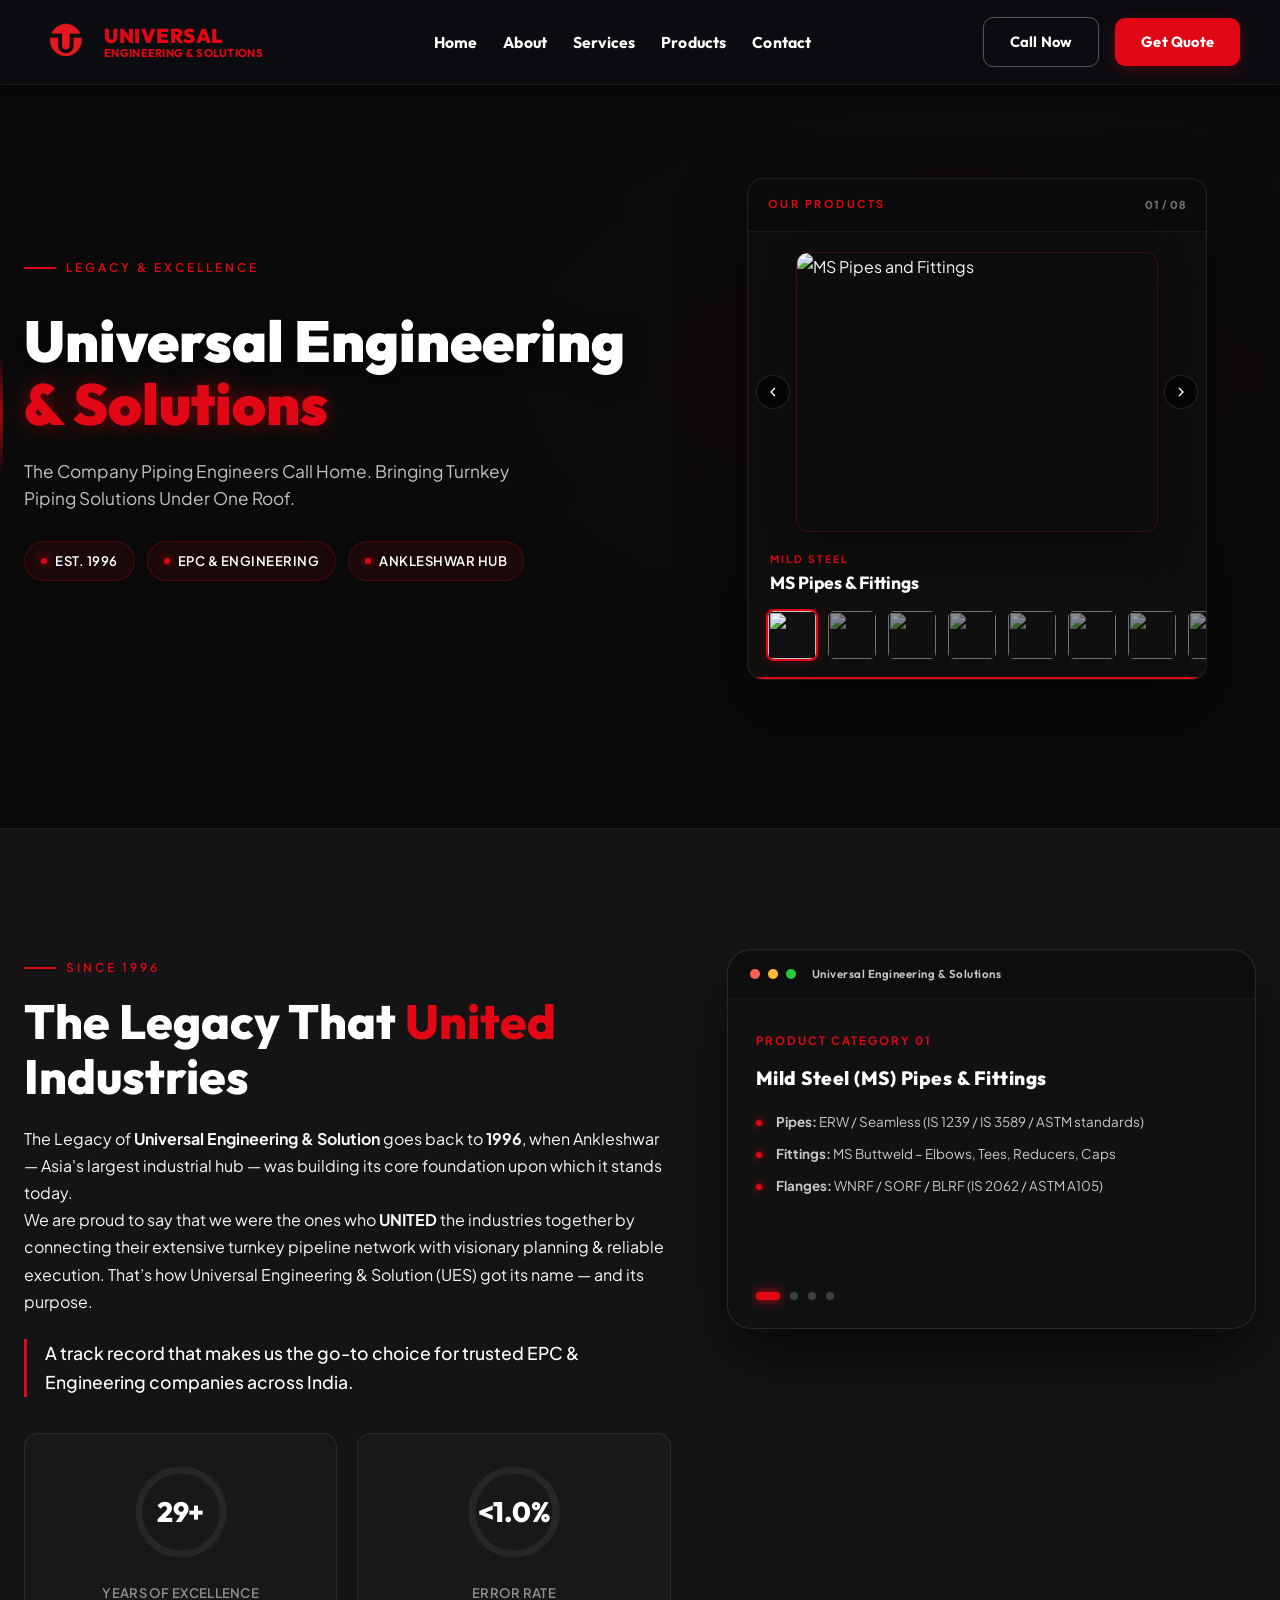
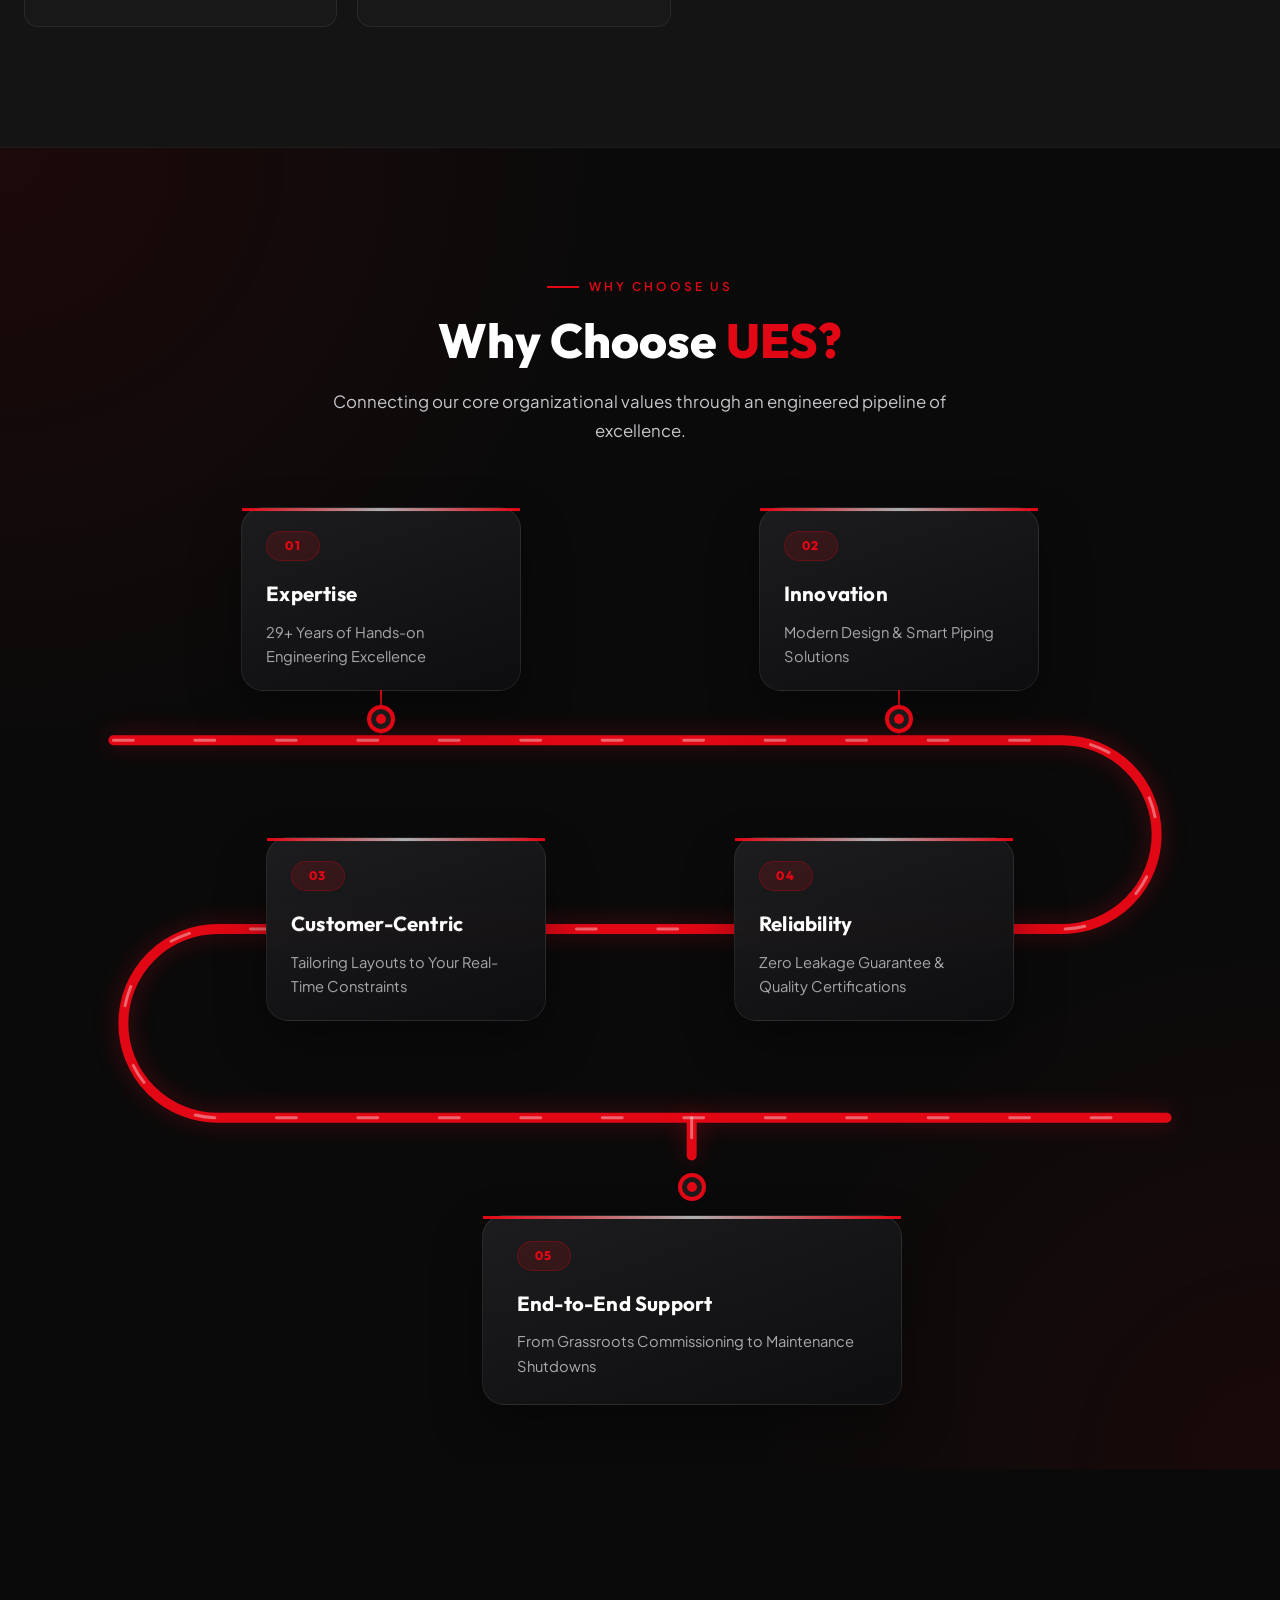
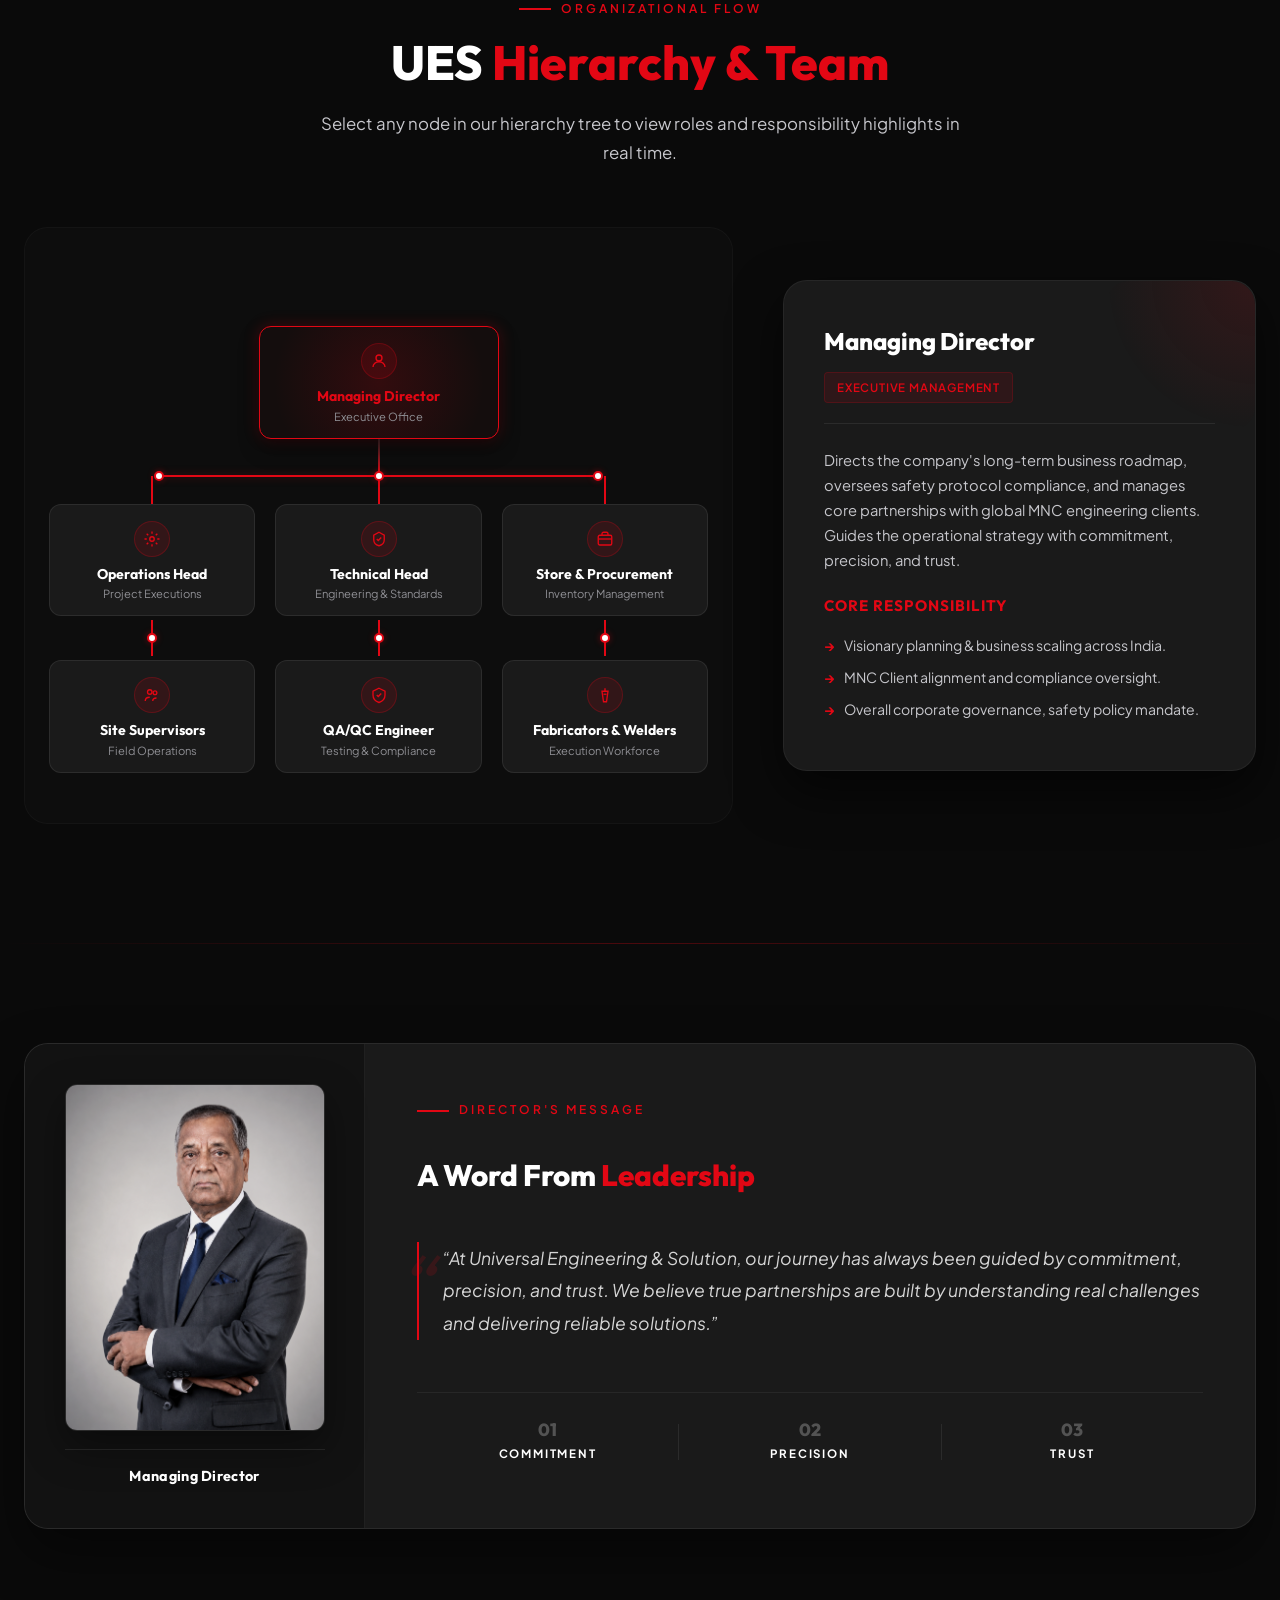
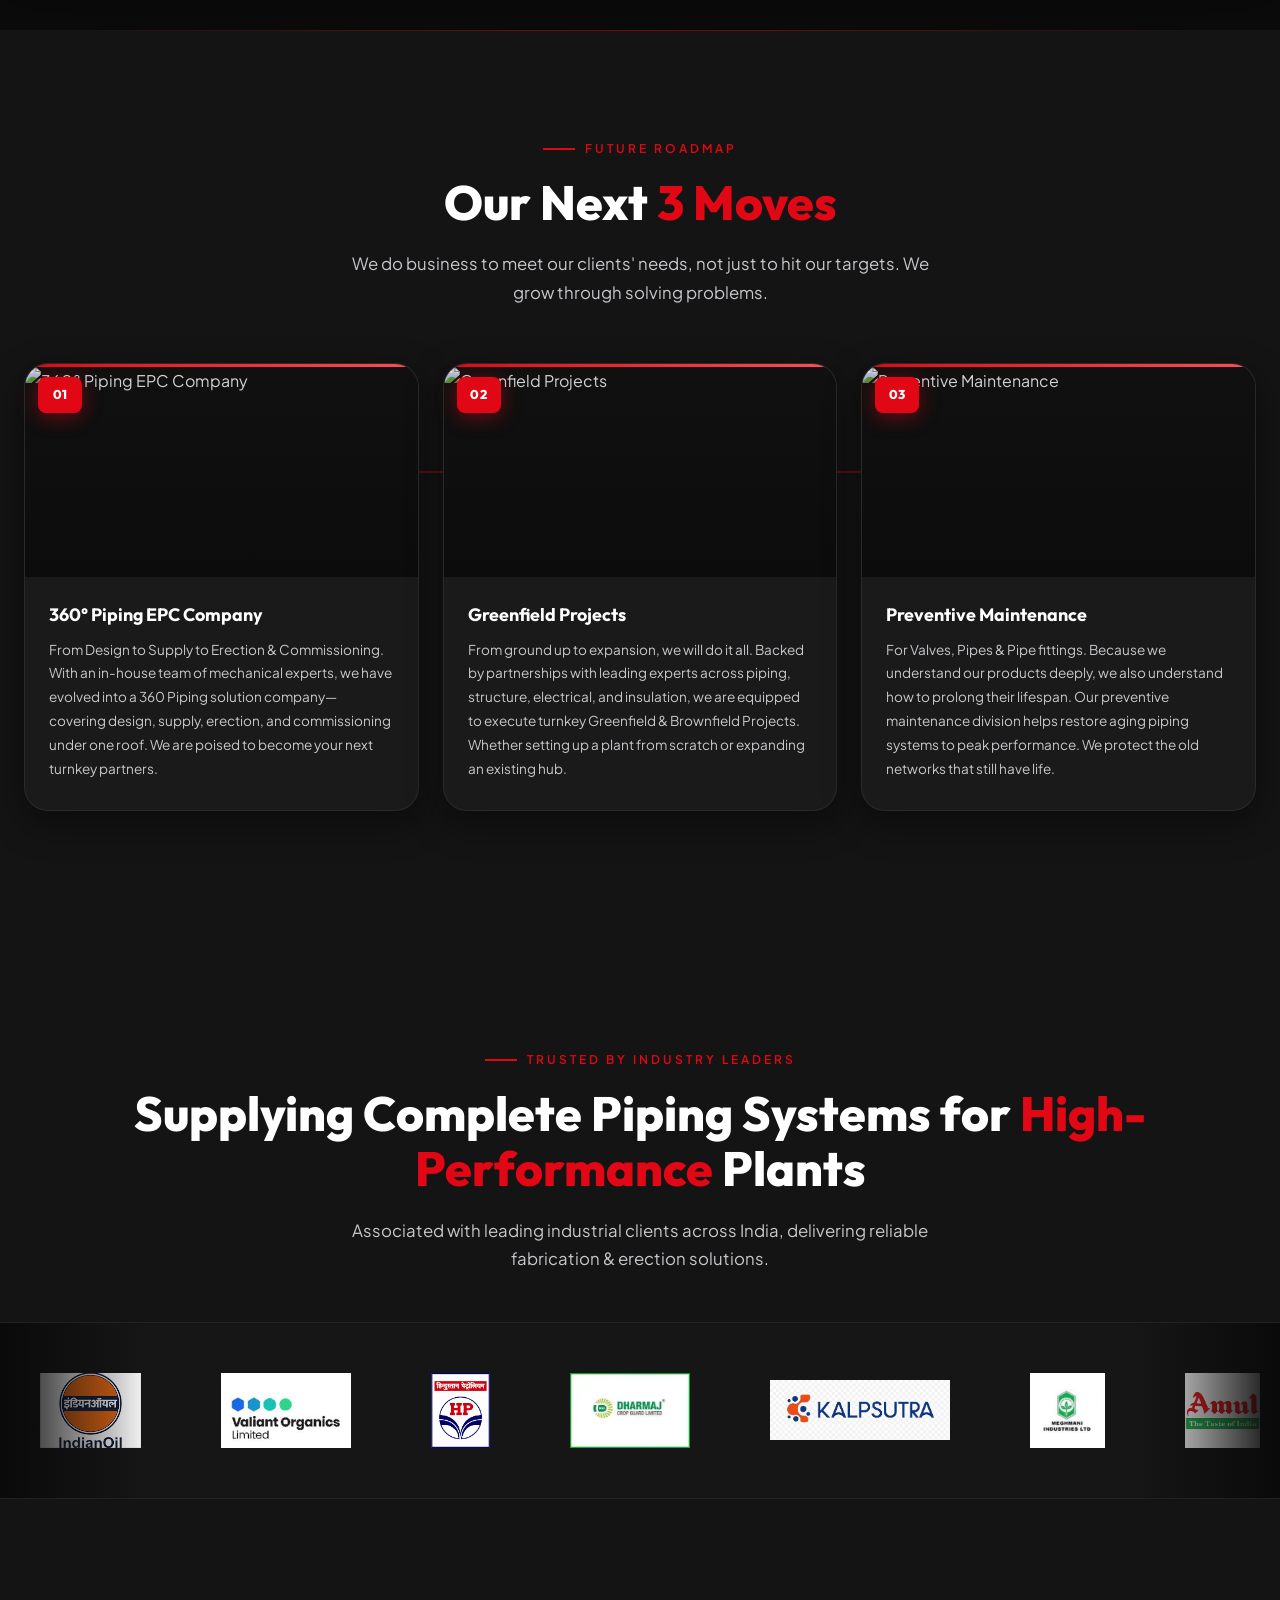
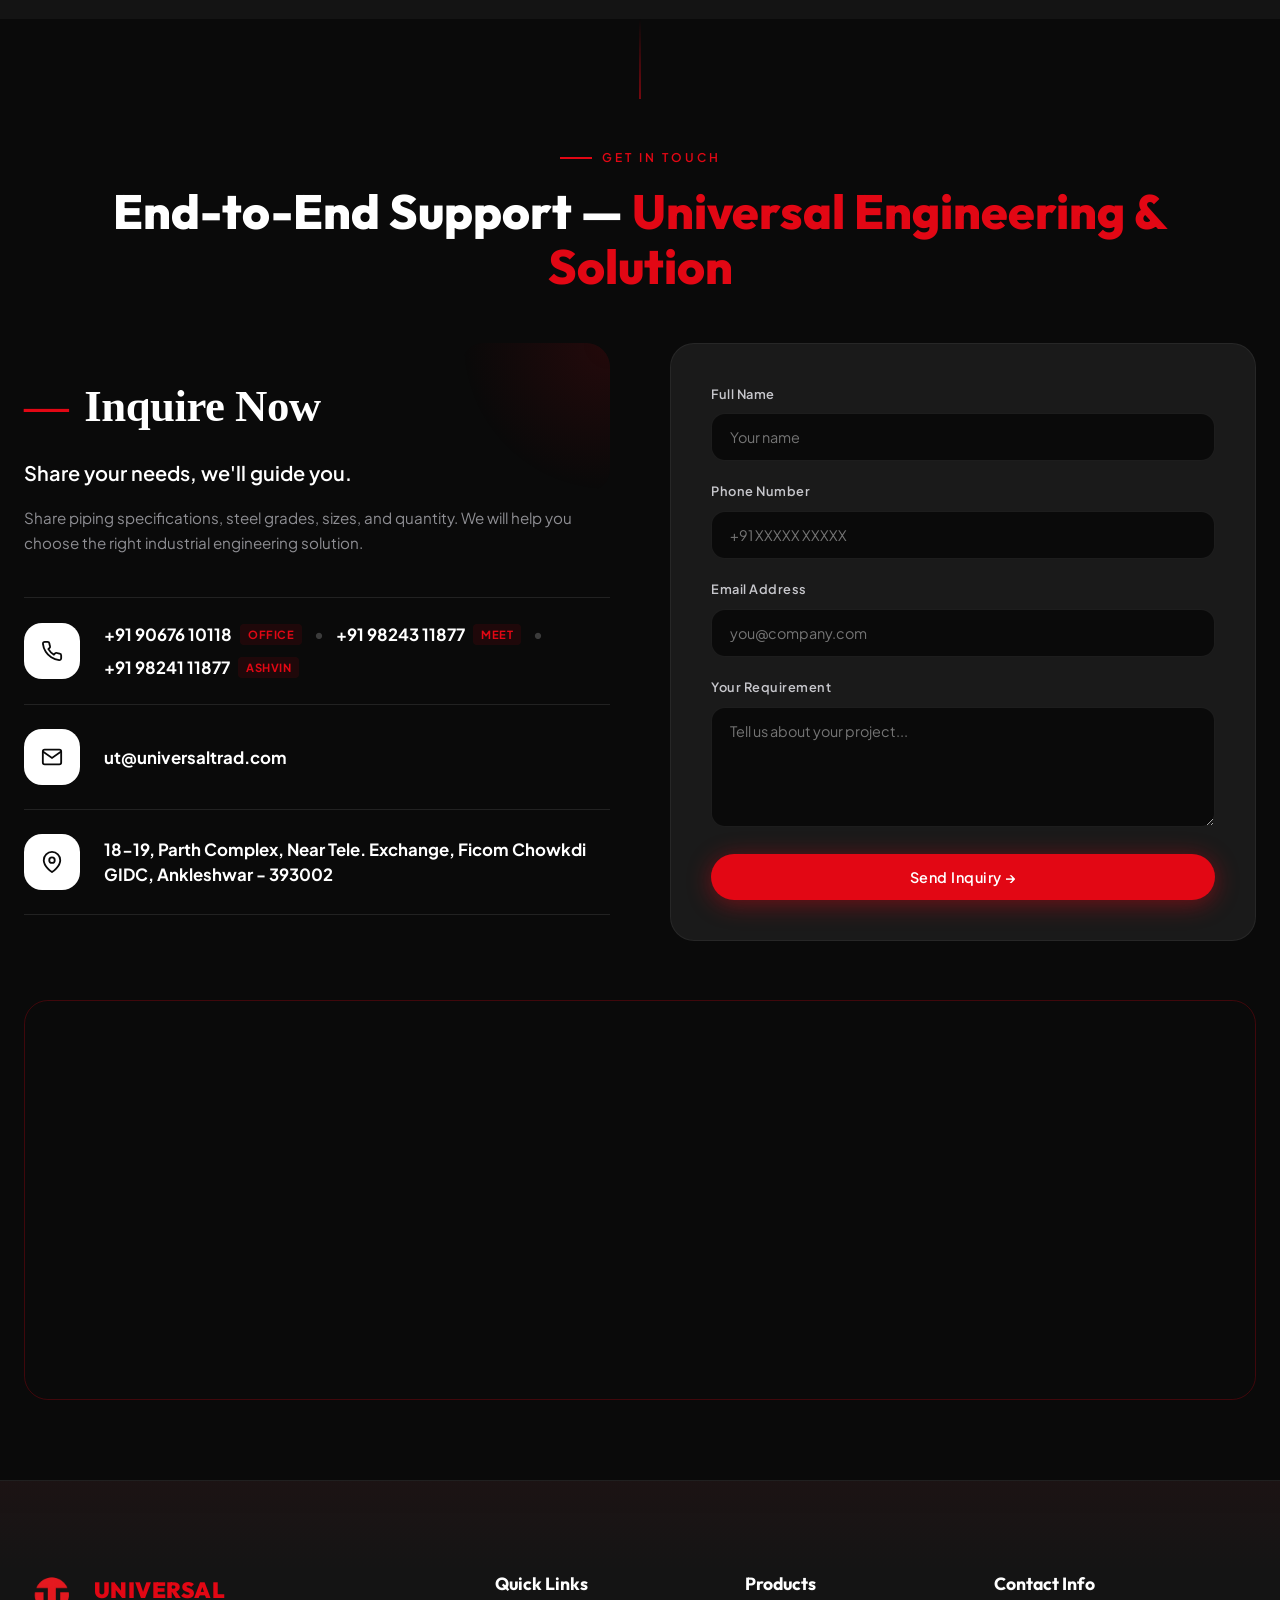
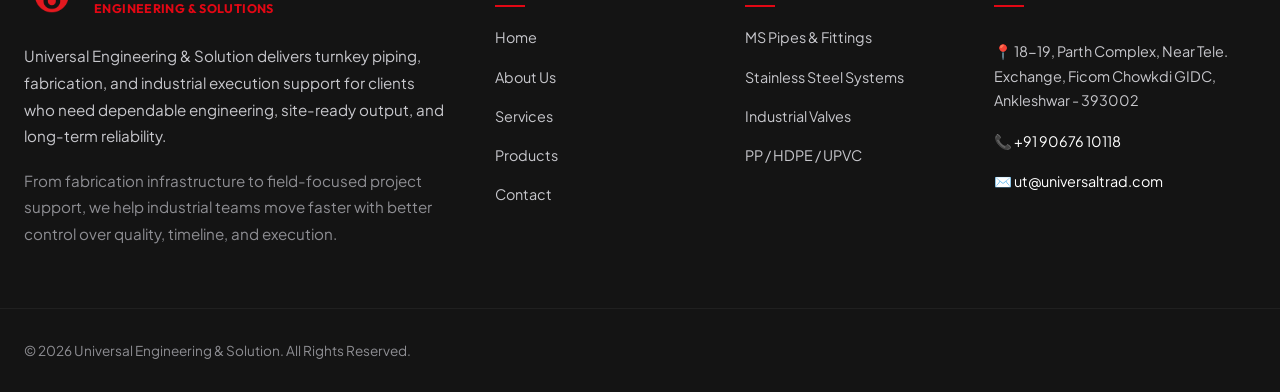
==== about.html @ b33cd027 "Redesign About page sections and center pipeline cards on timeline line. Co-authored-by: Cursor <cur" ====
<!DOCTYPE html>
<html lang="en">
<head>
  <meta charset="UTF-8">
  <meta name="viewport" content="width=device-width, initial-scale=1.0">
  <meta name="description" content="About Universal Engineering & Solution. 29+ Years of Excellence connecting turnkey industrial pipelines with precision, standard compliance, and zero leak reliability across India and globally.">
  <meta http-equiv="Cache-Control" content="no-cache, no-store, must-revalidate">
  <meta http-equiv="Pragma" content="no-cache">
  <meta http-equiv="Expires" content="0">
  <title>About Us | Universal Engineering & Solution</title>
  <link rel="preconnect" href="https://fonts.googleapis.com">
  <link rel="preconnect" href="https://fonts.gstatic.com" crossorigin>
  <link href="https://fonts.googleapis.com/css2?family=Outfit:wght@300;400;500;600;700;800;900&family=Plus+Jakarta+Sans:ital,wght@0,300;0,400;0,500;0,600;0,700;1,400&display=swap" rel="stylesheet">
  <link rel="stylesheet" href="css/style.css?v=20260629">
  <link rel="stylesheet" href="css/about-sections.css?v=20260629">
  <link rel="icon" href="image/videp/logo.png" type="image/png">
  <script src="js/main.js?v=20260629" defer></script>
</head>
<body class="about-page-body">

  <!-- Navbar -->
  <nav class="navbar">
    <div class="container nav-inner">
      <a href="index.html#home" class="nav-logo">
        <img src="image/videp/logo.png" alt="Universal Engineering & Solutions">
        <div class="logo-text">
          <span class="logo-text-top">UNIVERSAL</span>
          <span class="logo-text-bottom">ENGINEERING & SOLUTIONS</span>
        </div>
      </a>
      <ul class="nav-links">
        <li><a href="index.html#home">Home</a></li>
        <li><a href="about.html" class="active">About</a></li>
        <li><a href="index.html#services">Services</a></li>
        <li><a href="index.html#brands">Products</a></li>
        <li><a href="index.html#contact">Contact</a></li>
        <li class="mobile-cta-item"><a href="tel:+919067610118" class="btn btn-outline">Call Now</a></li>
        <li class="mobile-cta-item"><a href="index.html#contact" class="btn btn-primary">Get Quote</a></li>
      </ul>
      <div class="nav-cta">
        <a href="tel:+919067610118" class="btn btn-outline">Call Now</a>
        <a href="index.html#contact" class="btn btn-primary">Get Quote</a>
      </div>
      <button class="hamburger" aria-label="Menu">
        <span></span><span></span><span></span>
      </button>
    </div>
  </nav>

  <!-- About Hero -->
  <section class="about-hero">
    <div class="about-hero-bg">
      <video autoplay loop muted playsinline class="about-hero-video" aria-hidden="true">
        <source src="image/videp/final banner.mp4" type="video/mp4">
      </video>
      <div class="about-hero-bg-shade" aria-hidden="true"></div>
    </div>
    <div class="about-hero-overlay"></div>
    <div class="about-hero-accent-line" aria-hidden="true"></div>
    <div class="container about-hero-container">
      <div class="about-hero-grid">

        <!-- Left: Brand & Message -->
        <div class="about-hero-content">
          <span class="section-label">Legacy &amp; Excellence</span>
          <h1 class="about-hero-title">Universal Engineering <br><span>&amp; Solutions</span></h1>
          <p class="about-hero-subtitle">The Company Piping Engineers Call Home. Bringing Turnkey Piping Solutions Under One Roof.</p>
          <div class="about-hero-badges">
            <span class="hero-badge"><span class="badge-dot"></span>Est. 1996</span>
            <span class="hero-badge"><span class="badge-dot"></span>EPC &amp; Engineering</span>
            <span class="hero-badge"><span class="badge-dot"></span>Ankleshwar Hub</span>
          </div>
        </div>

        <!-- Right: Product Carousel -->
        <div class="about-hero-showcase" id="about-hero-carousel">
          <div class="hero-product-panel">
            <div class="hero-product-header">
              <span class="hero-product-label">Our Products</span>
              <span class="hero-carousel-counter" id="hero-carousel-counter">01 / 08</span>
            </div>

            <div class="hero-product-viewport">
              <div class="hero-carousel-stage">
                <div class="hero-carousel-slide active" data-title="MS Pipes &amp; Fittings" data-category="Mild Steel">
                  <img src="image/videp/MS Pipes &amp; Fittings.png" alt="MS Pipes and Fittings">
                </div>
                <div class="hero-carousel-slide" data-title="Stainless Steel Pipes" data-category="SS 304 / 316">
                  <img src="image/videp/Stainless Steel Pipes &amp; Fittings.png" alt="Stainless Steel Pipes and Fittings">
                </div>
                <div class="hero-carousel-slide" data-title="PP / HDPE Systems" data-category="Thermoplastic">
                  <img src="image/videp/PP .png" alt="PP HDPE UPVC Systems">
                </div>
                <div class="hero-carousel-slide" data-title="Gaskets &amp; Seals" data-category="Sealing Elements">
                  <img src="image/videp/Gaskets &amp; Sealing Elements.png" alt="Gaskets and Sealing Elements">
                </div>
                <div class="hero-carousel-slide" data-title="Pipes &amp; Tubes" data-category="Industrial Supply">
                  <img src="image/videp/prodcut image/pipe and tubes.png" alt="Pipes and Tubes">
                </div>
                <div class="hero-carousel-slide" data-title="Buttweld Fittings" data-category="Fabrication">
                  <img src="image/videp/prodcut image/buttweld.png" alt="Buttweld Fittings">
                </div>
                <div class="hero-carousel-slide" data-title="Industrial Flanges" data-category="WNRF / SORF">
                  <img src="image/videp/prodcut image/flanges.png" alt="Industrial Flanges">
                </div>
                <div class="hero-carousel-slide" data-title="Forged Fittings" data-category="High Pressure">
                  <img src="image/videp/prodcut image/Forged &amp; Ferrule Fittings.png" alt="Forged and Ferrule Fittings">
                </div>
              </div>
              <button class="hero-carousel-btn hero-carousel-prev" type="button" aria-label="Previous product">
                <svg viewBox="0 0 24 24" fill="none" stroke="currentColor" stroke-width="2"><path d="M15 18l-6-6 6-6"/></svg>
              </button>
              <button class="hero-carousel-btn hero-carousel-next" type="button" aria-label="Next product">
                <svg viewBox="0 0 24 24" fill="none" stroke="currentColor" stroke-width="2"><path d="M9 18l6-6-6-6"/></svg>
              </button>
            </div>

            <div class="hero-product-meta">
              <span class="hero-caption-cat" id="hero-caption-cat">Mild Steel</span>
              <span class="hero-caption-title" id="hero-caption-title">MS Pipes &amp; Fittings</span>
            </div>

            <div class="hero-thumb-strip" id="hero-thumb-strip"></div>

            <div class="hero-carousel-progress">
              <div class="hero-carousel-progress-bar" id="hero-carousel-progress"></div>
            </div>
          </div>
        </div>

      </div>
    </div>
  </section>

  <!-- Legacy Section -->
  <section class="about-legacy section-reveal section-reveal-left">
    <div class="container legacy-grid">
      <div class="legacy-text reveal-left">
        <span class="section-label">Since 1996</span>
        <h2 class="section-title">The Legacy That <span>United</span> Industries</h2>
        <p>The Legacy of <strong>Universal Engineering &amp; Solution</strong> goes back to <strong>1996</strong>, when Ankleshwar &mdash; Asia's largest industrial hub &mdash; was building its core foundation upon which it stands today.</p>
        <p>We are proud to say that we were the ones who <strong>UNITED</strong> the industries together by connecting their extensive turnkey pipeline network with visionary planning &amp; reliable execution. That’s how Universal Engineering &amp; Solution (UES) got its name &mdash; and its purpose.</p>
        <p class="legacy-lead">A track record that makes us the go-to choice for trusted EPC &amp; Engineering companies across India.</p>
        
        <div class="legacy-stats-container">
          <div class="legacy-stat-card legacy-stat-years">
            <div class="legacy-stat-inner">
              <div class="stat-ring-box">
                <svg class="stat-ring" viewBox="0 0 100 100" aria-hidden="true">
                  <circle cx="50" cy="50" r="42" stroke="rgba(255,255,255,0.06)" stroke-width="7" fill="transparent"/>
                  <circle cx="50" cy="50" r="42" stroke="var(--red)" stroke-width="7" fill="transparent" stroke-dasharray="264" stroke-dashoffset="30" class="ring-fill"/>
                </svg>
                <span class="stat-number" data-count="29" data-suffix="+">0</span>
              </div>
              <span class="stat-label">Years of Excellence</span>
            </div>
          </div>

          <div class="legacy-stat-card legacy-stat-error">
            <div class="legacy-stat-inner">
              <div class="stat-ring-box">
                <svg class="stat-ring" viewBox="0 0 100 100" aria-hidden="true">
                  <circle cx="50" cy="50" r="42" stroke="rgba(255,255,255,0.06)" stroke-width="7" fill="transparent"/>
                  <circle cx="50" cy="50" r="42" stroke="#00E676" stroke-width="7" fill="transparent" stroke-dasharray="264" stroke-dashoffset="250" class="ring-fill ring-fill-green"/>
                </svg>
                <span class="stat-number" data-count="1" data-prefix="&lt;" data-suffix="%">0</span>
              </div>
              <span class="stat-label">Error Rate</span>
            </div>
          </div>
        </div>
      </div>

      <div class="legacy-image-container reveal-right">
        <div class="glass-wrapper product-showcase-wrapper legacy-product-panel">
          <div class="glass-header">
            <span class="glass-dot red-dot"></span>
            <span class="glass-dot yellow-dot"></span>
            <span class="glass-dot green-dot"></span>
            <span class="glass-title">Universal Engineering &amp; Solutions</span>
          </div>
          <div class="showcase-content-box">
            
            <!-- Slides Container -->
            <div class="showcase-slides">
              <!-- Slide 1: MS Pipes -->
              <div class="showcase-slide active" data-slide="1">
                <span class="showcase-category">Product Category 01</span>
                <h3>Mild Steel (MS) Pipes &amp; Fittings</h3>
                <ul class="showcase-specs">
                  <li><strong>Pipes:</strong> ERW / Seamless (IS 1239 / IS 3589 / ASTM standards)</li>
                  <li><strong>Fittings:</strong> MS Buttweld – Elbows, Tees, Reducers, Caps</li>
                  <li><strong>Flanges:</strong> WNRF / SORF / BLRF (IS 2062 / ASTM A105)</li>
                </ul>
              </div>

              <!-- Slide 2: SS Pipes -->
              <div class="showcase-slide" data-slide="2">
                <span class="showcase-category">Product Category 02</span>
                <h3>Stainless Steel (SS) Supplies</h3>
                <ul class="showcase-specs">
                  <li><strong>Pipes:</strong> SS 304 / 316 / 316L (Seamless &amp; Welded)</li>
                  <li><strong>Dairy Fittings:</strong> SMS / TC / DIN Standards</li>
                  <li><strong>Valves:</strong> Ball, Globe, NRV, Butterfly, Diaphragm Valves</li>
                </ul>
              </div>

              <!-- Slide 3: PP/HDPE -->
              <div class="showcase-slide" data-slide="3">
                <span class="showcase-category">Product Category 03</span>
                <h3>PP / HDPE / UPVC Systems</h3>
                <ul class="showcase-specs">
                  <li><strong>Valves:</strong> PP Ball, Butterfly, NRV, Diaphragm Valves</li>
                  <li><strong>Pipes:</strong> PP / HDPE (PE63 / PE80 / PE100 Grades)</li>
                  <li><strong>Fittings:</strong> Injection Molded &amp; Fabricated Fittings</li>
                </ul>
              </div>

              <!-- Slide 4: Gaskets -->
              <div class="showcase-slide" data-slide="4">
                <span class="showcase-category">Product Category 04</span>
                <h3>Gaskets &amp; Sealing Elements</h3>
                <ul class="showcase-specs">
                  <li><strong>Spiral Wound:</strong> SS / Graphite / PTFE Seals</li>
                  <li><strong>Sheet Gaskets:</strong> CNAF, PTFE, EPDM, Viton sheets</li>
                  <li><strong>Fasteners:</strong> MS / SS304/316 Nuts, Bolts, Anchors, Studs</li>
                </ul>
              </div>
            </div>

            <!-- Slide Nav Buttons -->
            <div class="showcase-navigation">
              <button class="showcase-dot active" data-go-slide="1" aria-label="Slide 1"></button>
              <button class="showcase-dot" data-go-slide="2" aria-label="Slide 2"></button>
              <button class="showcase-dot" data-go-slide="3" aria-label="Slide 3"></button>
              <button class="showcase-dot" data-go-slide="4" aria-label="Slide 4"></button>
            </div>
            
            <!-- Progress Line Indicator -->
            <div class="showcase-progress">
              <div class="showcase-progress-bar"></div>
            </div>
          </div>
        </div>
      </div>
    </div>
  </section>

    <!-- Why Choose UES? Pipeline Timeline Section -->
  <section class="pipeline-section section-reveal section-reveal-bottom" id="why-ues-timeline">
    <div class="container">
      <div class="reveal" style="text-align: center;">
        <span class="section-label" style="justify-content: center;">Why Choose Us</span>
        <h2 class="section-title">Why Choose <span>UES?</span></h2>
        <p class="section-desc" style="margin: 0 auto;">Connecting our core organizational values through an engineered pipeline of excellence.</p>
      </div>

      <div class="pipeline-container">
        <svg class="pipeline-svg" viewBox="0 0 1240 620" aria-hidden="true">
          <path class="pipeline-road" d="M 90,120 L 1045,120 A 95,95 0 0,1 1045,310 L 195,310 A 95,95 0 0,0 195,500 L 1150,500" />
          <path class="pipeline-road pipeline-road-branch" d="M 672,500 L 672,538" />
          <path class="pipeline-flow" d="M 90,120 L 1045,120 A 95,95 0 0,1 1045,310 L 195,310 A 95,95 0 0,0 195,500 L 1150,500" />
          <path class="pipeline-flow pipeline-flow-branch" d="M 672,500 L 672,538" />
          <path class="pipeline-liquid" d="M 90,120 L 1045,120 A 95,95 0 0,1 1045,310 L 195,310 A 95,95 0 0,0 195,500 L 1150,500" />
          <path class="pipeline-liquid pipeline-liquid-branch" d="M 672,500 L 672,538" />
        </svg>

        <div class="pipeline-stages">
          <article class="pipeline-stage stage-top" style="--x: 29%; --y: 25%;">
            <div class="pipeline-card">
              <span class="pipeline-count">01</span>
              <h3 class="pipeline-label">Expertise</h3>
              <p class="pipeline-desc">29+ Years of Hands-on Engineering Excellence</p>
            </div>
            <div class="pipeline-dot" title="Expertise"></div>
          </article>

          <article class="pipeline-stage stage-top" style="--x: 71%; --y: 25%;">
            <div class="pipeline-card">
              <span class="pipeline-count">02</span>
              <h3 class="pipeline-label">Innovation</h3>
              <p class="pipeline-desc">Modern Design &amp; Smart Piping Solutions</p>
            </div>
            <div class="pipeline-dot" title="Innovation"></div>
          </article>

          <article class="pipeline-stage stage-bottom stage-on-line" style="--x: 31%; --y: 50%;">
            <div class="pipeline-card">
              <span class="pipeline-count">03</span>
              <h3 class="pipeline-label">Customer-Centric</h3>
              <p class="pipeline-desc">Tailoring Layouts to Your Real-Time Constraints</p>
            </div>
            <div class="pipeline-dot" title="Customer-Centric" aria-hidden="true"></div>
          </article>

          <article class="pipeline-stage stage-bottom stage-on-line" style="--x: 69%; --y: 50%;">
            <div class="pipeline-card">
              <span class="pipeline-count">04</span>
              <h3 class="pipeline-label">Reliability</h3>
              <p class="pipeline-desc">Zero Leakage Guarantee &amp; Quality Certifications</p>
            </div>
            <div class="pipeline-dot" title="Reliability" aria-hidden="true"></div>
          </article>

          <article class="pipeline-stage stage-bottom stage-center" style="--x: 54.2%; --y: 80.65%;">
            <div class="pipeline-dot" title="End-to-End Support"></div>
            <div class="pipeline-card">
              <span class="pipeline-count">05</span>
              <h3 class="pipeline-label">End-to-End Support</h3>
              <p class="pipeline-desc">From Grassroots Commissioning to Maintenance Shutdowns</p>
            </div>
          </article>
        </div>
      </div>
    </div>
  </section>
  <!-- Interactive Org Chart Section -->
  <section class="org-chart-section section-reveal section-reveal-left">
    <div class="container">
      <div class="reveal" style="text-align: center; margin-bottom: 60px;">
        <span class="section-label" style="justify-content: center;">Organizational Flow</span>
        <h2 class="section-title">UES <span>Hierarchy &amp; Team</span></h2>
        <p class="section-desc" style="margin: 0 auto;">Select any node in our hierarchy tree to view roles and responsibility highlights in real time.</p>
      </div>

      <div class="org-layout">
        <!-- Tree Box (Left/Center) -->
        <div class="org-tree-container reveal-left">
          <div class="org-tree">
            
            <!-- Root: Managing Director -->
            <div class="org-tier org-tier-root">
              <button class="org-node org-node-root active" data-role="md" type="button">
                <div class="node-glow"></div>
                <span class="node-icon" aria-hidden="true">
                  <svg viewBox="0 0 24 24" fill="none" stroke="currentColor" stroke-width="1.8"><circle cx="12" cy="8" r="4"/><path d="M4 20c0-4 3.6-7 8-7s8 3 8 7"/></svg>
                </span>
                <div class="node-content">
                  <span class="node-title">Managing Director</span>
                  <span class="node-name">Executive Office</span>
                </div>
              </button>
            </div>

            <!-- Main trunk: stem + horizontal rail -->
            <div class="org-tier org-tier-trunk" aria-hidden="true">
              <div class="org-trunk-stem"></div>
              <div class="org-trunk-rail">
                <span class="org-junction org-junction-left"></span>
                <span class="org-junction org-junction-center"></span>
                <span class="org-junction org-junction-right"></span>
              </div>
            </div>

            <!-- Three columns with vertical connectors -->
            <div class="org-tier org-tier-columns">
              <div class="org-column">
                <div class="org-col-drop" aria-hidden="true"></div>
                <button class="org-node" data-role="ops" type="button">
                  <div class="node-glow"></div>
                  <span class="node-icon" aria-hidden="true">
                    <svg viewBox="0 0 24 24" fill="none" stroke="currentColor" stroke-width="1.8"><circle cx="12" cy="12" r="3"/><path d="M12 2v3M12 19v3M2 12h3M19 12h3M4.9 4.9l2.1 2.1M17 17l2.1 2.1M4.9 19.1l2.1-2.1M17 7l2.1-2.1"/></svg>
                  </span>
                  <div class="node-content">
                    <span class="node-title">Operations Head</span>
                    <span class="node-name">Project Executions</span>
                  </div>
                </button>
                <div class="org-col-link" aria-hidden="true"><span class="org-junction org-junction-mid"></span></div>
                <button class="org-node" data-role="supervisors" type="button">
                  <div class="node-glow"></div>
                  <span class="node-icon" aria-hidden="true">
                    <svg viewBox="0 0 24 24" fill="none" stroke="currentColor" stroke-width="1.8"><circle cx="9" cy="8" r="3"/><circle cx="16" cy="9" r="2.5"/><path d="M3 20c0-3 2.7-5 6-5M13 20c0-2.5 2-4 5-4"/></svg>
                  </span>
                  <div class="node-content">
                    <span class="node-title">Site Supervisors</span>
                    <span class="node-name">Field Operations</span>
                  </div>
                </button>
              </div>

              <div class="org-column">
                <div class="org-col-drop" aria-hidden="true"></div>
                <button class="org-node" data-role="tech" type="button">
                  <div class="node-glow"></div>
                  <span class="node-icon" aria-hidden="true">
                    <svg viewBox="0 0 24 24" fill="none" stroke="currentColor" stroke-width="1.8"><path d="M12 3l7 4v6c0 4-3 7-7 8-4-1-7-4-7-8V7l7-4z"/><path d="M9 12l2 2 4-4"/></svg>
                  </span>
                  <div class="node-content">
                    <span class="node-title">Technical Head</span>
                    <span class="node-name">Engineering &amp; Standards</span>
                  </div>
                </button>
                <div class="org-col-link" aria-hidden="true"><span class="org-junction org-junction-mid"></span></div>
                <button class="org-node" data-role="qaqc" type="button">
                  <div class="node-glow"></div>
                  <span class="node-icon" aria-hidden="true">
                    <svg viewBox="0 0 24 24" fill="none" stroke="currentColor" stroke-width="1.8"><path d="M12 3l8 4v5c0 5-3.5 8.5-8 10-4.5-1.5-8-5-8-10V7l8-4z"/><path d="M9 12l2 2 4-4"/></svg>
                  </span>
                  <div class="node-content">
                    <span class="node-title">QA/QC Engineer</span>
                    <span class="node-name">Testing &amp; Compliance</span>
                  </div>
                </button>
              </div>

              <div class="org-column">
                <div class="org-col-drop" aria-hidden="true"></div>
                <button class="org-node" data-role="store" type="button">
                  <div class="node-glow"></div>
                  <span class="node-icon" aria-hidden="true">
                    <svg viewBox="0 0 24 24" fill="none" stroke="currentColor" stroke-width="1.8"><rect x="3" y="7" width="18" height="13" rx="2"/><path d="M8 7V5a2 2 0 0 1 2-2h4a2 2 0 0 1 2 2v2"/><path d="M3 12h18"/></svg>
                  </span>
                  <div class="node-content">
                    <span class="node-title">Store &amp; Procurement</span>
                    <span class="node-name">Inventory Management</span>
                  </div>
                </button>
                <div class="org-col-link" aria-hidden="true"><span class="org-junction org-junction-mid"></span></div>
                <button class="org-node" data-role="welders" type="button">
                  <div class="node-glow"></div>
                  <span class="node-icon" aria-hidden="true">
                    <svg viewBox="0 0 24 24" fill="none" stroke="currentColor" stroke-width="1.8"><path d="M12 3v4M8 7h8l-2 14H10L8 7z"/><path d="M10 11h4"/></svg>
                  </span>
                  <div class="node-content">
                    <span class="node-title">Fabricators &amp; Welders</span>
                    <span class="node-name">Execution Workforce</span>
                  </div>
                </button>
              </div>
            </div>

          </div>
        </div>

        <!-- Info Card Box (Right) -->
        <div class="org-info-container reveal-right">
          <div class="org-info-card tilt-card" id="org-detail-card" data-tilt-max="8">
            <div class="org-card-glow"></div>
            <div class="org-info-header">
              <h3 id="org-role-name">Managing Director</h3>
              <span class="badge" id="org-role-dept">Executive Management</span>
            </div>
            <div class="org-info-body">
              <p id="org-role-desc">Directs the company's long-term business roadmap, oversees safety protocol compliance, and manages core partnerships with global MNC engineering clients. Guides the operational strategy with commitment, precision, and trust.</p>
              <h4 style="color: var(--red); font-family: var(--font-display); font-size: 0.95rem; margin-top: 20px; letter-spacing: 1px; text-transform: uppercase;">Core Responsibility</h4>
              <ul class="responsibility-list" id="org-role-duties">
                <li>Visionary planning &amp; business scaling across India.</li>
                <li>MNC Client alignment and compliance oversight.</li>
                <li>Overall corporate governance, safety policy mandate.</li>
              </ul>
            </div>
          </div>
        </div>

      </div>
    </div>
  </section>

  <!-- Director Message -->
  <section class="director-section section-reveal section-reveal-right revealed" id="director-message">
    <div class="container">
      <div class="director-panel reveal visible">
        <div class="director-panel-inner">
          <div class="director-portrait reveal-left visible">
            <div class="director-portrait-wrap">
              <div class="director-portrait-img">
                <img src="image/videp/owner iamge.png" alt="Managing Director">
              </div>
              <div class="director-portrait-badge">
                <span class="director-portrait-role">Managing Director</span>
              </div>
            </div>
          </div>

          <div class="director-content reveal-right visible">
            <span class="section-label">Director's Message</span>
            <h2 class="director-heading">A Word From <span>Leadership</span></h2>

            <blockquote class="director-quote">
              <p>&ldquo;At Universal Engineering &amp; Solution, our journey has always been guided by commitment, precision, and trust. We believe true partnerships are built by understanding real challenges and delivering reliable solutions.&rdquo;</p>
            </blockquote>

            <div class="director-pillars">
              <div class="director-pillar-item">
                <span class="director-pillar-num">01</span>
                <span class="director-pillar-label">Commitment</span>
              </div>
              <div class="director-pillar-divider" aria-hidden="true"></div>
              <div class="director-pillar-item">
                <span class="director-pillar-num">02</span>
                <span class="director-pillar-label">Precision</span>
              </div>
              <div class="director-pillar-divider" aria-hidden="true"></div>
              <div class="director-pillar-item">
                <span class="director-pillar-num">03</span>
                <span class="director-pillar-label">Trust</span>
              </div>
            </div>

          </div>
        </div>
      </div>
    </div>
  </section>

  <!-- Our Next 3 Moves (Vision) -->
  <section class="roadmap-section section-reveal section-reveal-bottom revealed" id="future-roadmap">
    <div class="container">
      <div class="roadmap-header reveal visible">
        <span class="section-label" style="justify-content: center;">Future Roadmap</span>
        <h2 class="section-title" style="text-align: center;">Our Next <span>3 Moves</span></h2>
        <p class="section-desc" style="margin: 0 auto; text-align: center;">We do business to meet our clients' needs, not just to hit our targets. We grow through solving problems.</p>
      </div>

      <div class="roadmap-track-wrap">
        <div class="roadmap-connector" aria-hidden="true">
          <span class="roadmap-connector-line"></span>
          <span class="roadmap-connector-dot"></span>
          <span class="roadmap-connector-dot"></span>
          <span class="roadmap-connector-dot"></span>
        </div>

        <div class="roadmap-track">
        <article class="roadmap-step tilt-card visible" data-tilt-max="6">
          <div class="roadmap-step-badge">01</div>
          <div class="roadmap-step-card">
            <div class="roadmap-step-media">
              <img src="image/videp/360° Piping EPC Company .png" alt="360° Piping EPC Company">
              <div class="roadmap-step-media-overlay"></div>
            </div>
            <div class="roadmap-step-body">
              <h3>360&deg; Piping EPC Company</h3>
              <p>From Design to Supply to Erection &amp; Commissioning. With an in-house team of mechanical experts, we have evolved into a 360 Piping solution company—covering design, supply, erection, and commissioning under one roof. We are poised to become your next turnkey partners.</p>
            </div>
          </div>
        </article>

        <article class="roadmap-step tilt-card visible" data-tilt-max="6">
          <div class="roadmap-step-badge">02</div>
          <div class="roadmap-step-card">
            <div class="roadmap-step-media">
              <img src="image/videp/Greenfield Projects.png" alt="Greenfield Projects">
              <div class="roadmap-step-media-overlay"></div>
            </div>
            <div class="roadmap-step-body">
              <h3>Greenfield Projects</h3>
              <p>From ground up to expansion, we will do it all. Backed by partnerships with leading experts across piping, structure, electrical, and insulation, we are equipped to execute turnkey Greenfield &amp; Brownfield Projects. Whether setting up a plant from scratch or expanding an existing hub.</p>
            </div>
          </div>
        </article>

        <article class="roadmap-step tilt-card visible" data-tilt-max="6">
          <div class="roadmap-step-badge">03</div>
          <div class="roadmap-step-card">
            <div class="roadmap-step-media">
              <img src="image/videp/Preventive Maintenance.png" alt="Preventive Maintenance">
              <div class="roadmap-step-media-overlay"></div>
            </div>
            <div class="roadmap-step-body">
              <h3>Preventive Maintenance</h3>
              <p>For Valves, Pipes &amp; Pipe fittings. Because we understand our products deeply, we also understand how to prolong their lifespan. Our preventive maintenance division helps restore aging piping systems to peak performance. We protect the old networks that still have life.</p>
            </div>
          </div>
        </article>
        </div>
      </div>
    </div>
  </section>

  <!-- Clientele -->
  <section class="clientele section-reveal section-reveal-bottom" id="about-clientele">
    <div class="container">
      <div class="reveal">
        <span class="section-label" style="justify-content: center;">Trusted By Industry leaders</span>
        <h2 class="section-title" style="text-align: center;">Supplying Complete Piping Systems for <span>High-Performance</span> Plants</h2>
        <p class="section-desc" style="margin: 0 auto 40px; text-align: center;">Associated with leading industrial clients across India, delivering reliable fabrication &amp; erection solutions.</p>
      </div>
    </div>

    <!-- Looping logo marquee section -->
    <div class="logo-marquee-wrapper reveal">
      <div class="logo-marquee-track">
        <!-- Set 1 -->
        <div class="logo-marquee-slide">
          <img src="image/videp/client indian.png" alt="Indian Client">
          <img src="image/videp/client valiant .png" alt="Valiant Client">
          <img src="image/videp/client hp.png" alt="HP Client">
          <img src="image/videp/client dharmaj.png" alt="Dharmaj Client">
          <img src="image/videp/client kalpsutra.png" alt="Kalpsutra Client">
          <img src="image/videp/client meghani industry.png" alt="Meghani Industry Client">
          <img src="image/videp/client amul.png" alt="Amul Client">
          <img src="image/videp/client hernba.png" alt="Hernba Client">
          <img src="image/videp/client roha.png" alt="Roha Client">
          <img src="image/videp/clientsumitomo .png" alt="Sumitomo Client">
          <img src="image/videp/client camlin.png" alt="Camlin Client">
          <img src="image/videp/client inorbit .png" alt="Inorbit Client">
        </div>
        <!-- Set 2 -->
        <div class="logo-marquee-slide">
          <img src="image/videp/client indian.png" alt="Indian Client">
          <img src="image/videp/client valiant .png" alt="Valiant Client">
          <img src="image/videp/client hp.png" alt="HP Client">
          <img src="image/videp/client dharmaj.png" alt="Dharmaj Client">
          <img src="image/videp/client kalpsutra.png" alt="Kalpsutra Client">
          <img src="image/videp/client meghani industry.png" alt="Meghani Industry Client">
          <img src="image/videp/client amul.png" alt="Amul Client">
          <img src="image/videp/client hernba.png" alt="Hernba Client">
          <img src="image/videp/client roha.png" alt="Roha Client">
          <img src="image/videp/clientsumitomo .png" alt="Sumitomo Client">
          <img src="image/videp/client camlin.png" alt="Camlin Client">
          <img src="image/videp/client inorbit .png" alt="Inorbit Client">
        </div>
      </div>
    </div>
  </section>

  <!-- Contact -->
  <section class="contact section-reveal section-reveal-right" id="about-contact">
    <div class="container">
      <div class="reveal" style="text-align: center; margin-bottom: 48px;">
        <span class="section-label" style="justify-content: center;">Get In Touch</span>
        <h2 class="section-title">End-to-End Support &mdash; <span>Universal Engineering &amp; Solution</span></h2>
      </div>
      
      <div class="contact-grid">
        <div class="reveal-left contact-info-card tilt-card" data-tilt-max="8">
          <div class="org-card-glow"></div>
          <h3 class="contact-inquire-title"><span>&mdash;</span> Inquire Now</h3>
          <h4 class="contact-inquire-subtitle">Share your needs, we'll guide you.</h4>
          <p class="contact-inquire-desc">Share piping specifications, steel grades, sizes, and quantity. We will help you choose the right industrial engineering solution.</p>

          <div class="contact-inquire-list">
            <!-- Phone -->
            <div class="contact-inquire-item">
              <div class="contact-inquire-icon">
                <svg viewBox="0 0 24 24" fill="none" stroke="currentColor" stroke-width="2"><path d="M22 16.92v3a2 2 0 0 1-2.18 2 19.79 19.79 0 0 1-8.63-3.07 19.5 19.5 0 0 1-6-6 19.79 19.79 0 0 1-3.07-8.67A2 2 0 0 1 4.11 2h3a2 2 0 0 1 2 1.72 12.84 12.84 0 0 0 .7 2.81 2 2 0 0 1-.45 2.11L8.09 9.91a16 16 0 0 0 6 6l1.27-1.27a2 2 0 0 1 2.11-.45 12.84 12.84 0 0 0 2.81.7A2 2 0 0 1 22 16.92z"></path></svg>
              </div>
              <div class="contact-inquire-text phone-container">
                <span class="phone-item"><a href="tel:+919067610118">+91 90676 10118</a> <span class="phone-tag">Office</span></span>
                <span class="phone-divider">&bull;</span>
                <span class="phone-item"><a href="tel:+919824311877">+91 98243 11877</a> <span class="phone-tag">Meet</span></span>
                <span class="phone-divider">&bull;</span>
                <span class="phone-item"><a href="tel:+919824111877">+91 98241 11877</a> <span class="phone-tag">Ashvin</span></span>
              </div>
            </div>

            <!-- Email -->
            <div class="contact-inquire-item">
              <div class="contact-inquire-icon">
                <svg viewBox="0 0 24 24" fill="none" stroke="currentColor" stroke-width="2"><path d="M4 4h16c1.1 0 2 .9 2 2v12c0 1.1-.9 2-2 2H4c-1.1 0-2-.9-2-2V6c0-1.1.9-2 2-2z"></path><polyline points="22,6 12,13 2,6"></polyline></svg>
              </div>
              <div class="contact-inquire-text">
                <a href="mailto:ut@universaltrad.com">ut@universaltrad.com</a>
              </div>
            </div>

            <!-- Address -->
            <div class="contact-inquire-item">
              <div class="contact-inquire-icon">
                <svg viewBox="0 0 24 24" fill="none" stroke="currentColor" stroke-width="2"><path d="M21 10c0 7-9 13-9 13s-9-6-9-13a9 9 0 0 1 18 0z"></path><circle cx="12" cy="10" r="3"></circle></svg>
              </div>
              <div class="contact-inquire-text">
                18-19, Parth Complex, Near Tele. Exchange, Ficom Chowkdi GIDC, Ankleshwar - 393002
              </div>
            </div>
          </div>
        </div>

        <div class="contact-form reveal-right">
          <form onsubmit="event.preventDefault(); alert('Thank you! We will contact you shortly.');">
            <div class="form-group">
              <label for="name">Full Name</label>
              <input type="text" id="name" placeholder="Your name" required>
            </div>
            <div class="form-group">
              <label for="phone">Phone Number</label>
              <input type="tel" id="phone" placeholder="+91 XXXXX XXXXX" required>
            </div>
            <div class="form-group">
              <label for="email">Email Address</label>
              <input type="email" id="email" placeholder="you@company.com">
            </div>
            <div class="form-group">
              <label for="message">Your Requirement</label>
              <textarea id="message" placeholder="Tell us about your project..."></textarea>
            </div>
            <button type="submit" class="btn btn-primary" style="width: 100%; justify-content: center;">Send Inquiry &rarr;</button>
          </form>
        </div>
      </div>
    </div>
  </section>

  <!-- Google Map section -->
  <section class="map-section section-reveal section-reveal-left" style="padding-bottom: 80px;">
    <div class="container">
      <div class="reveal" style="border-radius: var(--radius-lg); overflow: hidden; border: 1px solid rgba(226, 7, 20, 0.25); height: 400px; position: relative;">
        <iframe
          src="https://www.google.com/maps/embed?pb=!1m18!1m12!1m3!1d3714.2828330752187!2d73.01357597597193!3d21.613953567479766!2m3!1f0!2f0!3f0!3m2!1i1024!2i768!4f13.1!3m3!1m2!1s0x395fc88b8396f4c7%3A0xea841261d7b0559e!2sFicom%20Chowkdi!5e0!3m2!1sen!2sin!4v1719227189000!5m2!1sen!2sin"
          width="100%"
          height="100%"
          style="border:0;"
          allowfullscreen=""
          loading="lazy"
          referrerpolicy="no-referrer-when-downgrade">
        </iframe>
      </div>
    </div>
  </section>

  <!-- Footer -->
  <footer class="footer">
    <div class="container footer-grid">
      <div class="footer-brand">
        <a href="index.html#home" class="footer-brand-lockup">
          <img src="image/videp/logo.png" alt="Universal Engineering & Solutions">
          <div class="logo-text footer-logo-text">
            <span class="logo-text-top">UNIVERSAL</span>
            <span class="logo-text-bottom">ENGINEERING &amp; SOLUTIONS</span>
          </div>
        </a>
        <p class="footer-desc">Universal Engineering &amp; Solution delivers turnkey piping, fabrication, and industrial execution support for clients who need dependable engineering, site-ready output, and long-term reliability.</p>
        <p class="footer-desc footer-desc-secondary">From fabrication infrastructure to field-focused project support, we help industrial teams move faster with better control over quality, timeline, and execution.</p>
      </div>
      <div class="footer-links-col">
        <h4>Quick Links</h4>
        <ul>
          <li><a href="index.html#home">Home</a></li>
          <li><a href="about.html">About Us</a></li>
          <li><a href="index.html#services">Services</a></li>
          <li><a href="index.html#brands">Products</a></li>
          <li><a href="index.html#contact">Contact</a></li>
        </ul>
      </div>
      <div class="footer-links-col">
        <h4>Products</h4>
        <ul>
          <li><a href="index.html#featured-products">MS Pipes & Fittings</a></li>
          <li><a href="index.html#featured-products">Stainless Steel Systems</a></li>
          <li><a href="index.html#featured-products">Industrial Valves</a></li>
          <li><a href="index.html#featured-products">PP / HDPE / UPVC</a></li>
        </ul>
      </div>
      <div class="footer-contact-col">
        <h4>Contact Info</h4>
        <p>&#128205; 18-19, Parth Complex, Near Tele. Exchange, Ficom Chowkdi GIDC, Ankleshwar - 393002</p>
        <p>&#128222; <a href="tel:+919067610118">+91 90676 10118</a></p>
        <p>&#9993;&#65039; <a href="mailto:ut@universaltrad.com">ut@universaltrad.com</a></p>
      </div>
    </div>
    <div class="footer-bottom">
      <div class="container footer-bottom-inner">
        <p>&copy; 2026 Universal Engineering & Solution. All Rights Reserved.</p>
      </div>
    </div>
  </footer>

  <button class="back-to-top" aria-label="Back to top">&uarr;</button>

</body>
</html>
---- css/style.css ----
@import url('https://fonts.googleapis.com/css2?family=Outfit:wght@300;400;500;600;700;800;900&family=Plus+Jakarta+Sans:ital,wght@0,300;0,400;0,500;0,600;0,700;1,400&display=swap');

/* ============================================
   Universal Engineering & Solution - Premium Theme
   Colors derived from logo: Red #E20714 + Black
   ============================================ */

:root {
  --red: #E20714;
  --red-dark: #B8050F;
  --red-glow: rgba(226, 7, 20, 0.45);
  --red-soft: rgba(226, 7, 20, 0.12);
  --black: #0A0A0A;
  --black-light: #141414;
  --black-card: #1A1A1A;
  --gray-dark: #2A2A2A;
  --gray-mid: #8E8E93;
  --gray-light: #C7C7CC;
  --white: #FFFFFF;
  --off-white: #F5F5F7;
  --font-display: 'Outfit', sans-serif;
  --font-body: 'Plus Jakarta Sans', sans-serif;
  --transition: 0.4s cubic-bezier(0.16, 1, 0.3, 1);
  --radius: 14px;
  --radius-lg: 24px;
}

*, *::before, *::after { box-sizing: border-box; margin: 0; padding: 0; }

html {
  scroll-behavior: smooth;
  font-size: 16px;
  overflow-x: hidden;
  width: 100%;
}

body {
  font-family: var(--font-body);
  background: var(--black);
  color: var(--off-white);
  line-height: 1.7;
  overflow-x: hidden;
  width: 100%;
}

img { max-width: 100%; display: block; }
a { text-decoration: none; color: inherit; }
ul { list-style: none; }

.container {
  width: 100%;
  max-width: 1280px;
  margin: 0 auto;
  padding: 0 24px;
}

/* ---- Scrollbar ---- */
::-webkit-scrollbar { width: 8px; }
::-webkit-scrollbar-track { background: var(--black); }
::-webkit-scrollbar-thumb { background: var(--red); border-radius: 4px; }

/* ---- Utility ---- */
.section-label {
  display: inline-flex;
  align-items: center;
  gap: 10px;
  font-size: 0.75rem;
  font-weight: 600;
  letter-spacing: 3px;
  text-transform: uppercase;
  color: var(--red);
  margin-bottom: 16px;
}

.section-label::before {
  content: '';
  width: 32px;
  height: 2px;
  background: var(--red);
}

.section-title {
  font-family: var(--font-display);
  font-size: clamp(2rem, 4vw, 3rem);
  font-weight: 800;
  line-height: 1.15;
  color: var(--white);
  margin-bottom: 20px;
}

.section-title span { color: var(--red); }

.section-desc {
  font-size: 1.05rem;
  color: var(--gray-light);
  max-width: 640px;
}

/* Reveal animations */
.reveal {
  opacity: 0;
  transform: translateY(40px);
  transition: opacity 0.8s var(--transition), transform 0.8s var(--transition);
}

.reveal.visible {
  opacity: 1;
  transform: translateY(0);
}

.reveal-left {
  opacity: 0;
  transform: translateX(-40px);
  transition: opacity 0.8s var(--transition), transform 0.8s var(--transition);
}

.reveal-left.visible {
  opacity: 1;
  transform: translateX(0);
}

.reveal-right {
  opacity: 0;
  transform: translateX(40px);
  transition: opacity 0.8s var(--transition), transform 0.8s var(--transition);
}

.reveal-right.visible {
  opacity: 1;
  transform: translateX(0);
}

/* ---- Section Scroll Reveal System ---- */
.section-reveal {
  opacity: 0;
  will-change: transform, opacity;
  transition: opacity 1.2s cubic-bezier(0.16, 1, 0.3, 1), transform 1.2s cubic-bezier(0.16, 1, 0.3, 1);
}

.section-reveal-left {
  transform: translateX(-100px);
}

.section-reveal-right {
  transform: translateX(100px);
}

.section-reveal-top {
  transform: translateY(-80px);
}

.section-reveal-bottom {
  transform: translateY(80px);
}

.section-reveal.revealed {
  opacity: 1;
  transform: translate(0, 0) !important;
}

/* Stagger children */
.stagger-children .reveal:nth-child(1) { transition-delay: 0s; }
.stagger-children .reveal:nth-child(2) { transition-delay: 0.1s; }
.stagger-children .reveal:nth-child(3) { transition-delay: 0.2s; }
.stagger-children .reveal:nth-child(4) { transition-delay: 0.3s; }
.stagger-children .reveal:nth-child(5) { transition-delay: 0.4s; }
.stagger-children .reveal:nth-child(6) { transition-delay: 0.5s; }

/* ---- Buttons ---- */
.btn {
  display: inline-flex;
  align-items: center;
  gap: 10px;
  padding: 14px 32px;
  font-family: var(--font-body);
  font-size: 0.9rem;
  font-weight: 600;
  letter-spacing: 0.5px;
  border-radius: 50px;
  border: none;
  cursor: pointer;
  transition: all var(--transition);
  position: relative;
  overflow: hidden;
}

.btn-primary {
  background: var(--red);
  color: var(--white);
  box-shadow: 0 4px 24px var(--red-glow);
}

.btn-primary::before {
  content: '';
  position: absolute;
  inset: 0;
  background: linear-gradient(135deg, transparent 40%, rgba(255,255,255,0.15) 50%, transparent 60%);
  transform: translateX(-100%);
  transition: transform 0.6s;
}

.btn-primary:hover {
  background: var(--red-dark);
  transform: translateY(-2px);
  box-shadow: 0 8px 32px var(--red-glow);
}

.btn-primary:hover::before { transform: translateX(100%); }

.btn-outline {
  background: transparent;
  color: var(--white);
  border: 2px solid rgba(255,255,255,0.3);
}

.btn-outline:hover {
  border-color: var(--red);
  color: var(--red);
  transform: translateY(-2px);
}

/* ---- Navbar ---- */
.navbar {
  position: fixed;
  top: 0;
  left: 0;
  right: 0;
  z-index: 1000;
  padding: 16px 0;
  background: #0B0C10; /* Solid dark background matching the image */
  border-bottom: 1px solid rgba(255, 255, 255, 0.05); /* Clean subtle border */
  box-shadow: 0 4px 20px rgba(0, 0, 0, 0.4);
  transition: transform 0.4s cubic-bezier(0.16, 1, 0.3, 1),
              padding 0.4s cubic-bezier(0.16, 1, 0.3, 1),
              background 0.4s cubic-bezier(0.16, 1, 0.3, 1),
              border-color 0.4s cubic-bezier(0.16, 1, 0.3, 1),
              box-shadow 0.4s cubic-bezier(0.16, 1, 0.3, 1);
}

.navbar.nav-hidden {
  transform: translateY(-100%);
  pointer-events: none;
}

.navbar.scrolled {
  background: #08090C; /* Deep black when scrolled */
  padding: 10px 0;
  border-bottom: 1px solid rgba(255, 255, 255, 0.08);
  box-shadow: 0 10px 30px rgba(0, 0, 0, 0.6);
}

.navbar .container {
  max-width: 100%;
  padding: 0 40px;
}

.nav-inner {
  display: flex;
  align-items: center;
  gap: 28px;
  width: 100%;
}

.nav-logo {
  display: flex;
  align-items: center;
  gap: 12px; /* Gap between red icon and text */
  text-decoration: none;
  flex: 0 0 auto;
  margin-right: auto;
}
.nav-logo img {
  height: 52px; /* Logo icon height matching the image */
  width: auto;
  transition: transform var(--transition), height 0.4s cubic-bezier(0.16, 1, 0.3, 1);
}

.logo-text {
  display: flex;
  flex-direction: column;
  line-height: 1.15;
  text-align: left;
}

.logo-text-top {
  font-family: var(--font-display);
  font-size: 1.25rem; /* Bold capital letters */
  font-weight: 900;
  color: var(--red);
  letter-spacing: 0.5px;
}

.logo-text-bottom {
  font-family: var(--font-display);
  font-size: 0.7rem; /* Small capitalized subtitle */
  font-weight: 700;
  color: var(--red);
  letter-spacing: 0.3px;
}

.navbar.scrolled .nav-logo img {
  height: 42px;
}

.navbar.scrolled .logo-text-top {
  font-size: 1.12rem;
}

.navbar.scrolled .logo-text-bottom {
  font-size: 0.65rem;
}

.nav-logo:hover img {
  transform: scale(1.03);
}

.nav-links {
  display: flex;
  align-items: center;
  justify-content: center;
  gap: clamp(20px, 2vw, 34px);
  flex: 1 1 auto;
  min-width: 0;
}
.nav-links a {
  font-family: var(--font-display);
  font-size: 0.98rem;
  font-weight: 700; /* Bold links as per the image */
  letter-spacing: 0.2px;
  color: var(--white);
  padding: 6px 0;
  position: relative;
  transition: color 0.3s ease;
}

.nav-links a::after {
  content: '';
  position: absolute;
  bottom: -4px;
  left: 0;
  width: 0;
  height: 2px;
  background: var(--red);
  transition: width 0.3s cubic-bezier(0.16, 1, 0.3, 1);
}

.nav-links a:hover,
.nav-links a.active {
  color: var(--white);
}

.nav-links a:hover::after,
.nav-links a.active::after {
  width: 100%;
}

.nav-cta {
  display: flex;
  align-items: center;
  gap: 16px;
  flex: 0 0 auto;
  margin-left: auto;
}
/* Rounded rectangles style for header buttons to match the design mockup */
.navbar .btn {
  border-radius: 10px !important; /* Rounded corners as in the image */
  font-family: var(--font-display);
  font-weight: 700;
  padding: 11px 26px !important;
  font-size: 0.92rem !important;
  letter-spacing: 0.2px;
  transition: all var(--transition);
}

.navbar .btn-outline {
  background: transparent;
  border: 1px solid rgba(255, 255, 255, 0.3) !important;
  color: var(--white) !important;
}

.navbar .btn-outline:hover {
  background: rgba(255, 255, 255, 0.06);
  border-color: rgba(255, 255, 255, 0.6) !important;
  transform: translateY(-2px);
}

.navbar .btn-primary {
  background: var(--red) !important;
  color: var(--white) !important;
  border: none !important;
  box-shadow: 0 4px 15px rgba(226, 7, 20, 0.25);
}

.navbar .btn-primary:hover {
  background: var(--red-dark) !important;
  box-shadow: 0 6px 20px rgba(226, 7, 20, 0.45);
  transform: translateY(-2px);
}

.mobile-cta-item {
  display: none !important;
}

.hamburger {
  display: none;
  flex-direction: column;
  gap: 6px;
  background: none;
  border: none;
  cursor: pointer;
  padding: 4px;
  z-index: 1005;
  position: relative;
}

.hamburger span {
  display: block;
  width: 26px;
  height: 2px;
  background: var(--white);
  transition: all 0.3s cubic-bezier(0.16, 1, 0.3, 1);
}

.hamburger.active span:nth-child(1) {
  transform: translateY(8px) rotate(45deg);
}

.hamburger.active span:nth-child(2) {
  opacity: 0;
}

.hamburger.active span:nth-child(3) {
  transform: translateY(-8px) rotate(-45deg);
}

/* ---- Hero ---- */
.hero {
  position: relative;
  min-height: 100vh;
  display: flex;
  align-items: center;
  overflow: hidden;
}

.hero-bg {
  position: absolute;
  inset: 0;
  z-index: 0;
  overflow: hidden;
}

.hero-bg img {
  position: absolute;
  top: 50%;
  left: 50%;
  transform: translate(-50%, -50%) scale(1.05);
  min-width: 100%;
  min-height: 100%;
  width: auto;
  height: auto;
  object-fit: cover;
  animation: heroZoom 20s ease-in-out infinite alternate;
}

.hero-video {
  position: absolute;
  top: 50%;
  left: 50%;
  transform: translate(-50%, -50%) scale(1.08);
  min-width: 100%;
  min-height: 100%;
  width: auto;
  height: auto;
  object-fit: cover;
}

@keyframes heroZoom {
  from { transform: scale(1.05); }
  to { transform: scale(1.12); }
}

.hero-overlay {
  position: absolute;
  inset: 0;
  background: transparent;
  z-index: 1;
}

.hero-grid-lines {
  position: absolute;
  inset: 0;
  z-index: 2;
  background-image:
    linear-gradient(rgba(226,7,20,0.04) 1px, transparent 1px),
    linear-gradient(90deg, rgba(226,7,20,0.04) 1px, transparent 1px);
  background-size: 60px 60px;
  pointer-events: none;
}

.hero-content {
  position: relative;
  z-index: 3;
  padding: 140px 0 100px;
}

.hero-badge {
  display: inline-flex;
  align-items: center;
  gap: 8px;
  padding: 8px 20px;
  background: var(--red-soft);
  border: 1px solid rgba(226,7,20,0.3);
  border-radius: 50px;
  font-size: 0.8rem;
  font-weight: 600;
  letter-spacing: 2px;
  text-transform: uppercase;
  color: var(--red);
  margin-bottom: 28px;
  animation: fadeInDown 1s ease forwards;
}

.hero-badge .pulse {
  width: 8px;
  height: 8px;
  background: var(--red);
  border-radius: 50%;
  animation: pulse 2s infinite;
}

@keyframes pulse {
  0%, 100% { opacity: 1; transform: scale(1); }
  50% { opacity: 0.5; transform: scale(1.4); }
}

@keyframes fadeInDown {
  from { opacity: 0; transform: translateY(-20px); }
  to { opacity: 1; transform: translateY(0); }
}

.hero h1 {
  font-family: var(--font-display);
  font-size: clamp(2.8rem, 6vw, 5rem);
  font-weight: 800;
  line-height: 1.05;
  color: var(--white);
  margin-bottom: 24px;
  animation: fadeInUp 1s 0.2s ease both;
}

.hero h1 .highlight {
  color: var(--red);
  position: relative;
}

.hero h1 .highlight::after {
  content: '';
  position: absolute;
  bottom: 4px;
  left: 0;
  right: 0;
  height: 6px;
  background: var(--red);
  opacity: 0.3;
  border-radius: 3px;
}

.hero-subtitle {
  font-size: clamp(1.1rem, 2vw, 1.4rem);
  color: var(--gray-light);
  max-width: 600px;
  margin-bottom: 16px;
  animation: fadeInUp 1s 0.4s ease both;
}

.hero-tagline {
  font-family: var(--font-display);
  font-size: clamp(1.3rem, 2.5vw, 1.8rem);
  font-weight: 700;
  color: var(--white);
  margin-bottom: 40px;
  animation: fadeInUp 1s 0.5s ease both;
}

.hero-tagline em {
  font-style: normal;
  color: var(--red);
}

@keyframes fadeInUp {
  from { opacity: 0; transform: translateY(30px); }
  to { opacity: 1; transform: translateY(0); }
}

.hero-actions {
  display: flex;
  flex-wrap: wrap;
  gap: 16px;
  animation: fadeInUp 1s 0.7s ease both;
}

.hero-stats {
  display: flex;
  gap: 48px;
  margin-top: 64px;
  padding-top: 40px;
  border-top: 1px solid rgba(255,255,255,0.1);
  animation: fadeInUp 1s 0.9s ease both;
}

.hero-stat .number {
  font-family: var(--font-display);
  font-size: 2.5rem;
  font-weight: 800;
  color: var(--red);
  line-height: 1;
}

.hero-stat .label {
  font-size: 0.85rem;
  color: var(--gray-light);
  margin-top: 6px;
}

.hero-scroll {
  position: absolute;
  bottom: 40px;
  left: 50%;
  transform: translateX(-50%);
  z-index: 3;
  display: flex;
  flex-direction: column;
  align-items: center;
  gap: 8px;
  color: var(--gray-mid);
  font-size: 0.75rem;
  letter-spacing: 2px;
  text-transform: uppercase;
  animation: bounce 2s infinite;
}

.hero-scroll .mouse {
  width: 24px;
  height: 38px;
  border: 2px solid var(--gray-mid);
  border-radius: 12px;
  position: relative;
}

.hero-scroll .mouse::after {
  content: '';
  position: absolute;
  top: 8px;
  left: 50%;
  transform: translateX(-50%);
  width: 4px;
  height: 8px;
  background: var(--red);
  border-radius: 2px;
  animation: scrollWheel 2s infinite;
}

@keyframes scrollWheel {
  0% { opacity: 1; top: 8px; }
  100% { opacity: 0; top: 20px; }
}

@keyframes bounce {
  0%, 100% { transform: translateX(-50%) translateY(0); }
  50% { transform: translateX(-50%) translateY(8px); }
}

/* ---- Marquee ---- */
.marquee-section {
  background: var(--red);
  padding: 14px 0;
  overflow: hidden;
}

.marquee-track {
  display: flex;
  animation: marquee 30s linear infinite;
  width: max-content;
}

.marquee-track span {
  font-family: var(--font-display);
  font-size: 0.85rem;
  font-weight: 700;
  letter-spacing: 2px;
  text-transform: uppercase;
  color: var(--white);
  white-space: nowrap;
  padding: 0 40px;
}

.marquee-track span::after {
  content: '\25C6';
  margin-left: 40px;
  opacity: 0.5;
}

@keyframes marquee {
  from { transform: translateX(0); }
  to { transform: translateX(-50%); }
}

/* ---- About ---- */
.about {
  padding: 120px 0;
  position: relative;
}

.about::before {
  content: '';
  position: absolute;
  top: 0;
  right: 0;
  width: 500px;
  height: 500px;
  background: radial-gradient(circle, var(--red-soft) 0%, transparent 70%);
  pointer-events: none;
}

.about-grid {
  display: grid;
  grid-template-columns: 1fr 1fr;
  gap: 80px;
  align-items: center;
}

.about-image {
  position: relative;
  border-radius: var(--radius-lg);
  overflow: hidden;
}

.about-image img {
  width: 100%;
  height: 500px;
  object-fit: cover;
  transition: transform 0.8s var(--transition);
}

.about-image:hover img { transform: scale(1.05); }

.about-image-frame {
  position: absolute;
  inset: -12px;
  border: 2px solid var(--red);
  border-radius: var(--radius-lg);
  opacity: 0.4;
  pointer-events: none;
  transition: inset var(--transition);
}

.about-image:hover .about-image-frame { inset: -20px; }

.about-year {
  position: absolute;
  bottom: 24px;
  left: 24px;
  background: var(--red);
  padding: 16px 24px;
  border-radius: var(--radius);
  font-family: var(--font-display);
  font-weight: 800;
  font-size: 1.1rem;
  color: var(--white);
  box-shadow: 0 8px 32px var(--red-glow);
}

.about-text p {
  color: var(--gray-light);
  margin-bottom: 20px;
  font-size: 1.05rem;
}

.about-text p strong { color: var(--white); }

/* ---- Stats Banner ---- */
.stats-banner {
  padding: 80px 0;
  background: linear-gradient(135deg, var(--black-light) 0%, var(--black-card) 100%);
  border-top: 1px solid rgba(226,7,20,0.1);
  border-bottom: 1px solid rgba(226,7,20,0.1);
}

.stats-grid {
  display: grid;
  grid-template-columns: repeat(4, 1fr);
  gap: 40px;
  text-align: center;
}

.stat-item {
  padding: 32px 20px;
  border-radius: var(--radius);
  transition: all var(--transition);
  position: relative;
}

.stat-item::before {
  content: '';
  position: absolute;
  inset: 0;
  border-radius: var(--radius);
  border: 1px solid transparent;
  transition: border-color var(--transition);
}

.stat-item:hover::before { border-color: rgba(226,7,20,0.3); }

.stat-item:hover {
  background: var(--red-soft);
  transform: translateY(-4px);
}

.stat-number {
  font-family: var(--font-display);
  font-size: 3.5rem;
  font-weight: 800;
  color: var(--red);
  line-height: 1;
}

.stat-number sup {
  font-size: 1.5rem;
  vertical-align: super;
}

.stat-label {
  font-size: 0.9rem;
  color: var(--gray-light);
  margin-top: 8px;
  text-transform: uppercase;
  letter-spacing: 1px;
}

/* ---- Services ---- */
.services {
  padding: 120px 0;
}

.services-header {
  text-align: center;
  margin-bottom: 64px;
}

.services-header .section-desc { margin: 0 auto; }

.services-grid {
  display: grid;
  grid-template-columns: repeat(3, 1fr);
  gap: 24px;
}

.service-card {
  background: var(--black-card);
  border: 1px solid rgba(255,255,255,0.06);
  border-radius: var(--radius-lg);
  padding: 36px 28px;
  position: relative;
  overflow: hidden;
  transition: transform 0.6s var(--transition), border-color 0.6s var(--transition), box-shadow 0.6s var(--transition);
  cursor: default;
}

.service-card::before, .service-card::after {
  content: '';
  position: absolute;
  inset: 0;
  border-radius: var(--radius-lg);
  border: 2px solid transparent;
  pointer-events: none;
  z-index: 4;
  transition: all 0.6s cubic-bezier(0.16, 1, 0.3, 1);
}

.service-card::before {
  border-top-color: var(--red);
  border-bottom-color: var(--red);
  transform: scaleX(0);
}

.service-card::after {
  border-left-color: var(--red);
  border-right-color: var(--red);
  transform: scaleY(0);
}

.service-card:hover::before {
  transform: scaleX(1);
}

.service-card:hover::after {
  transform: scaleY(1);
}

.service-card:hover {
  transform: translateY(-12px);
  border-color: rgba(226,7,20,0.3);
  box-shadow: 0 20px 40px rgba(0, 0, 0, 0.5), 0 0 30px var(--red-glow);
}

.service-icon {
  width: 56px;
  height: 56px;
  background: var(--red-soft);
  border-radius: 14px;
  display: flex;
  align-items: center;
  justify-content: center;
  margin-bottom: 20px;
  transition: all var(--transition);
}

.service-icon svg {
  width: 24px;
  height: 24px;
  stroke: var(--red);
  stroke-width: 2;
  transition: stroke var(--transition), transform var(--transition);
}

.service-card:hover .service-icon {
  background: var(--red);
  transform: rotate(-5deg) scale(1.1);
  box-shadow: 0 4px 15px var(--red-glow);
}

.service-card:hover .service-icon svg {
  stroke: var(--white);
  transform: scale(1.1);
}

.service-card h3 {
  font-family: var(--font-display);
  font-size: 1.2rem;
  font-weight: 700;
  color: var(--white);
  margin-bottom: 12px;
}

.service-card p {
  font-size: 0.9rem;
  color: var(--gray-light);
  line-height: 1.6;
}

/* ---- Brands Portfolio ---- */
.brands {
  padding: 120px 0;
  background: var(--black-light);
}

.brands-grid {
  display: grid;
  grid-template-columns: repeat(2, 1fr);
  gap: 24px;
}

.brand-card {
  display: grid;
  grid-template-columns: 240px 1fr;
  background: var(--black-card);
  border-radius: var(--radius-lg);
  overflow: hidden;
  border: 1px solid rgba(255,255,255,0.06);
  transition: transform 0.6s var(--transition), border-color 0.6s var(--transition), box-shadow 0.6s var(--transition);
  min-height: 230px;
  position: relative;
}

.brand-card::before, .brand-card::after {
  content: '';
  position: absolute;
  inset: 0;
  border-radius: var(--radius-lg);
  border: 2px solid transparent;
  pointer-events: none;
  z-index: 4;
  transition: all 0.6s cubic-bezier(0.16, 1, 0.3, 1);
}

.brand-card::before {
  border-top-color: var(--red);
  border-bottom-color: var(--red);
  transform: scaleX(0);
}

.brand-card::after {
  border-left-color: var(--red);
  border-right-color: var(--red);
  transform: scaleY(0);
}

.brand-card:hover::before {
  transform: scaleX(1);
}

.brand-card:hover::after {
  transform: scaleY(1);
}

.brand-card:hover {
  transform: translateY(-12px);
  border-color: rgba(226,7,20,0.3);
  box-shadow: 0 20px 40px rgba(0, 0, 0, 0.5), 0 0 30px var(--red-glow);
}

.brand-card-img {
  position: relative;
  overflow: hidden;
}

.brand-card-img img {
  width: 100%;
  height: 100%;
  object-fit: cover;
  transition: transform 0.6s var(--transition);
}

.brand-card:hover .brand-card-img img { transform: scale(1.1); }

.brand-card-img::after {
  content: '';
  position: absolute;
  inset: 0;
  background: linear-gradient(90deg, transparent, rgba(10,10,10,0.6));
}

.brand-card-body {
  padding: 28px 32px;
}

.brand-card-body h3 {
  font-family: var(--font-display);
  font-size: 1.15rem;
  font-weight: 700;
  color: var(--white);
  margin-bottom: 12px;
}

.brand-card-body ul li {
  font-size: 0.85rem;
  color: var(--gray-light);
  padding: 4px 0;
  padding-left: 16px;
  position: relative;
}

.brand-card-body ul li::before {
  content: '';
  position: absolute;
  left: 0;
  top: 12px;
  width: 6px;
  height: 6px;
  background: var(--red);
  border-radius: 50%;
}

/* ---- Why UES ---- */
.why-ues {
  padding: 120px 0;
  position: relative;
}

.why-ues::after {
  content: '';
  position: absolute;
  bottom: 0;
  left: 0;
  width: 400px;
  height: 400px;
  background: radial-gradient(circle, var(--red-soft) 0%, transparent 70%);
  pointer-events: none;
}

.why-grid {
  display: grid;
  grid-template-columns: repeat(3, 1fr);
  gap: 24px;
  margin-top: 48px;
}

.why-card {
  background: linear-gradient(145deg, var(--black-card) 0%, var(--black-light) 100%);
  border: 1px solid rgba(255,255,255,0.06);
  border-radius: var(--radius-lg);
  padding: 36px 28px;
  transition: all var(--transition);
  position: relative;
  overflow: hidden;
}

.why-card::after {
  content: '';
  position: absolute;
  bottom: -50%;
  right: -50%;
  width: 100%;
  height: 100%;
  background: radial-gradient(circle, var(--red-soft) 0%, transparent 60%);
  opacity: 0;
  transition: opacity var(--transition);
}

.why-card:hover {
  transform: translateY(-6px);
  border-color: rgba(226,7,20,0.2);
}

.why-card:hover::after { opacity: 1; }

.why-num {
  font-family: var(--font-display);
  font-size: 3rem;
  font-weight: 800;
  color: rgba(226,7,20,0.15);
  line-height: 1;
  margin-bottom: 16px;
  transition: color var(--transition);
}

.why-card:hover .why-num { color: rgba(226,7,20,0.4); }

.why-card h3 {
  font-family: var(--font-display);
  font-size: 1.1rem;
  font-weight: 700;
  color: var(--white);
  margin-bottom: 12px;
  position: relative;
  z-index: 1;
}

.why-card p {
  font-size: 0.9rem;
  color: var(--gray-light);
  position: relative;
  z-index: 1;
}

/* ---- Next Moves ---- */
.next-moves {
  padding: 120px 0;
  background: var(--black-light);
}

.moves-grid {
  display: grid;
  grid-template-columns: repeat(3, 1fr);
  gap: 32px;
  margin-top: 48px;
}

.move-card {
  position: relative;
  border-radius: var(--radius-lg);
  overflow: hidden;
  min-height: 420px;
  cursor: default;
  background: var(--black-card);
  border: 1px solid rgba(255, 255, 255, 0.05);
  box-shadow: 0 10px 30px rgba(0, 0, 0, 0.3);
  transition: transform 0.6s var(--transition), border-color 0.6s var(--transition), box-shadow 0.6s var(--transition);
}

/* Drawing border animation on hover */
.move-card::before, .move-card::after {
  content: '';
  position: absolute;
  inset: 0;
  border-radius: var(--radius-lg);
  border: 2px solid transparent;
  pointer-events: none;
  z-index: 4;
  transition: all 0.6s cubic-bezier(0.16, 1, 0.3, 1);
}
.move-card::before {
  border-top-color: var(--red);
  border-bottom-color: var(--red);
  transform: scaleX(0);
}
.move-card::after {
  border-left-color: var(--red);
  border-right-color: var(--red);
  transform: scaleY(0);
}
.move-card:hover::before {
  transform: scaleX(1);
}
.move-card:hover::after {
  transform: scaleY(1);
}

.move-card:hover {
  transform: translateY(-12px);
  border-color: rgba(226, 7, 20, 0.3);
  box-shadow: 0 20px 40px rgba(0, 0, 0, 0.5), 0 0 30px var(--red-glow);
}

.move-card-bg {
  position: absolute;
  inset: 0;
}

.move-card-bg img {
  width: 100%;
  height: 100%;
  object-fit: cover;
  transition: transform 0.8s var(--transition);
}

.move-card:hover .move-card-bg img {
  transform: scale(1.1);
}

.move-card-overlay {
  position: absolute;
  inset: 0;
  background: linear-gradient(to top, rgba(10,10,10,0.95) 0%, rgba(10,10,10,0.5) 60%, rgba(10,10,10,0.2) 100%);
  transition: background var(--transition);
}

.move-card:hover .move-card-overlay {
  background: linear-gradient(to top, rgba(10,10,10,0.98) 0%, rgba(226,7,20,0.25) 60%, rgba(10,10,10,0.3) 100%);
}

.move-card-content {
  position: absolute;
  bottom: 0;
  left: 0;
  right: 0;
  padding: 36px 28px;
  z-index: 2;
}

/* Translucent massive numeric watermark */
.move-card-content::after {
  position: absolute;
  top: -50px;
  right: 20px;
  font-family: var(--font-display);
  font-size: 8rem;
  font-weight: 900;
  color: rgba(226, 7, 20, 0.02);
  -webkit-text-stroke: 1px rgba(226, 7, 20, 0.05);
  pointer-events: none;
  z-index: -1;
  transition: all 0.8s var(--transition);
}

.move-card[data-step="01"] .move-card-content::after { content: '01'; }
.move-card[data-step="02"] .move-card-content::after { content: '02'; }
.move-card[data-step="03"] .move-card-content::after { content: '03'; }

.move-card:hover .move-card-content::after {
  color: rgba(226, 7, 20, 0.06);
  -webkit-text-stroke: 1px rgba(226, 7, 20, 0.15);
  transform: translateY(-10px) scale(1.08);
}

.move-tag {
  display: inline-block;
  padding: 4px 14px;
  background: var(--red);
  border-radius: 50px;
  font-size: 0.7rem;
  font-weight: 700;
  letter-spacing: 1.5px;
  text-transform: uppercase;
  color: var(--white);
  margin-bottom: 16px;
  backdrop-filter: blur(4px);
  box-shadow: 0 2px 8px var(--red-glow);
}

.move-card h3 {
  font-family: var(--font-display);
  font-size: 1.4rem;
  font-weight: 800;
  color: var(--white);
  margin-bottom: 12px;
  transition: color 0.4s ease;
}

.move-card:hover h3 {
  color: var(--white);
  text-shadow: 0 0 10px rgba(255, 255, 255, 0.2);
}

.move-card p {
  font-size: 0.9rem;
  color: var(--gray-light);
  line-height: 1.6;
  max-height: 0;
  opacity: 0;
  margin-top: 0;
  overflow: hidden;
  transition: max-height 0.6s cubic-bezier(0.16, 1, 0.3, 1),
              opacity 0.6s cubic-bezier(0.16, 1, 0.3, 1),
              margin-top 0.6s cubic-bezier(0.16, 1, 0.3, 1);
}

.move-card:hover p {
  max-height: 150px;
  opacity: 1;
  margin-top: 12px;
}

.move-quote {
  margin-top: 64px;
  text-align: center;
  padding: 48px;
  border: 1px solid rgba(226,7,20,0.2);
  border-radius: var(--radius-lg);
  background: var(--red-soft);
  position: relative;
}

.move-quote::before {
  content: '\201C';
  font-family: var(--font-display);
  font-size: 6rem;
  color: var(--red);
  opacity: 0.2;
  position: absolute;
  top: -10px;
  left: 32px;
  line-height: 1;
}

.move-quote p {
  font-size: 1.2rem;
  font-style: italic;
  color: var(--off-white);
  max-width: 700px;
  margin: 0 auto;
}

/* ---- Tools ---- */
.tools {
  padding: 120px 0;
}

.tools-grid {
  display: grid;
  grid-template-columns: repeat(4, 1fr);
  gap: 20px;
  margin-top: 48px;
}

.tool-item {
  text-align: center;
  padding: 32px 20px;
  background: var(--black-card);
  border: 1px solid rgba(255,255,255,0.06);
  border-radius: var(--radius);
  transition: all var(--transition);
}

.tool-item:hover {
  background: var(--red-soft);
  border-color: rgba(226,7,20,0.3);
  transform: translateY(-6px);
}

.tool-icon {
  font-size: 2rem;
  margin-bottom: 16px;
  display: block;
}

.tool-item h4 {
  font-family: var(--font-display);
  font-size: 0.9rem;
  font-weight: 700;
  color: var(--white);
}

/* ---- Values ---- */
.values {
  padding: 100px 0;
  background: linear-gradient(180deg, var(--black-light) 0%, var(--black) 100%);
}

.values-grid {
  display: grid;
  grid-template-columns: repeat(4, 1fr);
  gap: 24px;
  margin-top: 48px;
}

.value-card {
  text-align: center;
  padding: 40px 24px;
  border-radius: var(--radius-lg);
  border: 1px solid rgba(255,255,255,0.06);
  transition: all var(--transition);
  position: relative;
}

.value-card:hover {
  border-color: var(--red);
  box-shadow: 0 0 40px var(--red-soft);
  transform: scale(1.03);
}

.value-card .icon {
  width: 64px;
  height: 64px;
  margin: 0 auto 20px;
  background: var(--red-soft);
  border-radius: 50%;
  display: flex;
  align-items: center;
  justify-content: center;
  font-size: 1.6rem;
  transition: all var(--transition);
}

.value-card:hover .icon {
  background: var(--red);
  transform: rotateY(180deg);
}

.value-card h4 {
  font-family: var(--font-display);
  font-size: 1rem;
  font-weight: 700;
  color: var(--white);
}

/* ---- Director Message ---- */
.director {
  padding: 120px 0;
  background: var(--black);
}

.director-card {
  display: grid;
  grid-template-columns: 350px 1fr;
  gap: 60px;
  align-items: center;
  background: var(--black-card);
  border: 1px solid rgba(255, 255, 255, 0.06);
  border-radius: var(--radius-lg);
  padding: 50px;
  position: relative;
  overflow: hidden;
  box-shadow: 0 20px 40px rgba(0, 0, 0, 0.3);
}

.director-card::before, .director-card::after {
  content: '';
  position: absolute;
  inset: 0;
  border-radius: var(--radius-lg);
  border: 2px solid transparent;
  pointer-events: none;
  z-index: 4;
  transition: all 0.6s cubic-bezier(0.16, 1, 0.3, 1);
}

.director-card::before {
  border-top-color: var(--red);
  border-bottom-color: var(--red);
  transform: scaleX(0);
}

.director-card::after {
  border-left-color: var(--red);
  border-right-color: var(--red);
  transform: scaleY(0);
}

.director-card:hover::before { transform: scaleX(1); }
.director-card:hover::after { transform: scaleY(1); }

.director-img {
  border-radius: var(--radius);
  overflow: hidden;
  border: 1px solid rgba(255, 255, 255, 0.08);
  box-shadow: 0 10px 30px rgba(0, 0, 0, 0.4);
  height: 420px;
}

.director-img img {
  width: 100%;
  height: 100%;
  object-fit: cover;
  object-position: center top;
  transition: transform 0.6s var(--transition);
}

.director-card:hover .director-img img {
  transform: scale(1.04);
}

.director-content {
  display: flex;
  flex-direction: column;
  gap: 20px;
  position: relative;
  z-index: 2;
}

.director-quote {
  font-size: 1.2rem;
  color: var(--gray-light);
  line-height: 1.8;
  font-style: italic;
  position: relative;
}

.director-quote::before {
  content: '\201C';
  font-family: var(--font-display);
  font-size: 5rem;
  color: var(--red);
  opacity: 0.15;
  position: absolute;
  top: -30px;
  left: -20px;
}

.director-meta {
  margin-top: 10px;
}

.director-name {
  font-family: var(--font-display);
  font-size: 1.25rem;
  font-weight: 700;
  color: var(--white);
}

.director-role {
  font-size: 0.9rem;
  color: var(--red);
  letter-spacing: 2px;
  text-transform: uppercase;
  font-weight: 600;
  margin-top: 4px;
  display: block;
}

/* ---- Org Chart ---- */
.org-chart {
  padding: 100px 0;
  background: var(--black-light);
}

.org-tree {
  display: flex;
  flex-direction: column;
  align-items: center;
  margin-top: 48px;
  gap: 0;
}

.org-level {
  display: flex;
  justify-content: center;
  gap: 24px;
  flex-wrap: wrap;
  position: relative;
}

.org-node {
  background: var(--black-card);
  border: 1px solid rgba(226,7,20,0.2);
  border-radius: var(--radius);
  padding: 16px 28px;
  text-align: center;
  transition: all var(--transition);
  min-width: 180px;
}

.org-node:hover {
  background: var(--red-soft);
  border-color: var(--red);
  transform: translateY(-4px);
  box-shadow: 0 8px 24px var(--red-soft);
}

.org-node.primary {
  background: var(--red);
  border-color: var(--red);
  color: var(--white);
  font-weight: 700;
}

.org-node h4 {
  font-family: var(--font-display);
  font-size: 0.85rem;
  font-weight: 700;
  color: var(--white);
}

.org-node.primary h4 { color: var(--white); }

.org-connector {
  width: 2px;
  height: 32px;
  background: rgba(226,7,20,0.3);
}

/* ---- Products Tabs ---- */
.products {
  padding: 120px 0;
}

.product-tabs {
  display: flex;
  gap: 8px;
  flex-wrap: wrap;
  margin-bottom: 40px;
  justify-content: center;
}

.tab-btn {
  padding: 10px 24px;
  background: var(--black-card);
  border: 1px solid rgba(255,255,255,0.08);
  border-radius: 50px;
  color: var(--gray-light);
  font-family: var(--font-body);
  font-size: 0.85rem;
  font-weight: 600;
  cursor: pointer;
  transition: all var(--transition);
}

.tab-btn:hover, .tab-btn.active {
  background: var(--red);
  border-color: var(--red);
  color: var(--white);
  box-shadow: 0 4px 20px var(--red-glow);
}

.tab-panel {
  display: none;
  animation: fadeTab 0.5s ease;
}

.tab-panel.active { display: block; }

@keyframes fadeTab {
  from { opacity: 0; transform: translateY(10px); }
  to { opacity: 1; transform: translateY(0); }
}

.product-grid {
  display: grid;
  grid-template-columns: repeat(3, 1fr);
  gap: 20px;
}

.product-item {
  background: var(--black-card);
  border: 1px solid rgba(255,255,255,0.06);
  border-radius: var(--radius);
  padding: 24px;
  transition: all var(--transition);
}

.product-item:hover {
  border-color: rgba(226,7,20,0.25);
  transform: translateY(-4px);
  box-shadow: 0 12px 32px rgba(0,0,0,0.3);
}

.product-item h4 {
  font-family: var(--font-display);
  font-size: 1rem;
  font-weight: 700;
  color: var(--red);
  margin-bottom: 12px;
  padding-bottom: 12px;
  border-bottom: 1px solid rgba(255,255,255,0.06);
}

.product-item p {
  font-size: 0.82rem;
  color: var(--gray-light);
  line-height: 1.7;
}

/* ---- Clientele ---- */
.clientele {
  padding: 120px 0;
  background: var(--black-light);
  text-align: center;
}

.clientele-logos {
  display: flex;
  flex-wrap: wrap;
  justify-content: center;
  gap: 32px;
  margin-top: 48px;
}

.client-badge {
  padding: 20px 36px;
  background: var(--black-card);
  border: 1px solid rgba(255,255,255,0.06);
  border-radius: var(--radius);
  font-family: var(--font-display);
  font-size: 0.9rem;
  font-weight: 700;
  color: var(--gray-light);
  transition: all var(--transition);
  letter-spacing: 1px;
}

.client-badge:hover {
  border-color: var(--red);
  color: var(--white);
  transform: scale(1.05);
  box-shadow: 0 8px 24px var(--red-soft);
}

.clientele-highlight {
  margin-top: 48px;
  font-family: var(--font-display);
  font-size: clamp(2rem, 4vw, 3.5rem);
  font-weight: 800;
  color: var(--white);
}

.clientele-highlight span { color: var(--red); }

/* ---- Contact / Footer ---- */
.contact {
  padding: 120px 0 60px;
  position: relative;
}

.contact::before {
  content: '';
  position: absolute;
  top: 0;
  left: 50%;
  transform: translateX(-50%);
  width: 1px;
  height: 80px;
  background: linear-gradient(to bottom, transparent, var(--red));
}

.contact-grid {
  display: grid;
  grid-template-columns: 1fr 1fr;
  gap: 60px;
  margin-top: 40px;
}

.contact-info-card {
  display: flex;
  flex-direction: column;
  justify-content: center;
  background: transparent;
  border: none;
  padding: 0;
}

.contact-inquire-title {
  font-family: Georgia, 'Playfair Display', 'Times New Roman', serif;
  font-size: clamp(2.2rem, 4vw, 2.8rem);
  font-weight: 700;
  color: var(--white);
  margin-bottom: 12px;
  display: flex;
  align-items: center;
  gap: 12px;
  letter-spacing: -0.5px;
}

.contact-inquire-title span {
  color: var(--red);
  font-weight: 700;
  margin-right: 4px;
}

.contact-inquire-subtitle {
  font-family: var(--font-body);
  font-size: 1.25rem;
  color: var(--white);
  font-weight: 600;
  margin-bottom: 16px;
}

.contact-inquire-desc {
  font-family: var(--font-body);
  font-size: 0.95rem;
  color: var(--gray-mid);
  line-height: 1.6;
  margin-bottom: 32px;
}

.contact-inquire-list {
  display: flex;
  flex-direction: column;
  width: 100%;
  border-top: 1px solid rgba(255, 255, 255, 0.1);
  margin-top: 10px;
}

.contact-inquire-item {
  display: flex;
  align-items: center;
  gap: 24px;
  padding: 24px 0;
  border-bottom: 1px solid rgba(255, 255, 255, 0.1);
  transition: transform var(--transition);
}

.contact-inquire-item:hover {
  transform: translateX(6px);
}

.contact-inquire-icon {
  width: 56px;
  height: 56px;
  background: #FFFFFF;
  color: var(--black);
  border-radius: 18px;
  display: flex;
  align-items: center;
  justify-content: center;
  flex-shrink: 0;
  transition: background 0.3s var(--transition), color 0.3s var(--transition), transform 0.3s var(--transition), box-shadow 0.3s var(--transition);
}

.contact-inquire-icon svg {
  width: 22px;
  height: 22px;
  stroke: currentColor;
  stroke-width: 2;
  fill: none;
}

.contact-inquire-item:hover .contact-inquire-icon {
  background: var(--red);
  color: var(--white);
  transform: scale(1.08);
  box-shadow: 0 8px 24px var(--red-glow);
}

.contact-inquire-text {
  font-family: var(--font-body);
  font-size: 1.05rem;
  color: var(--white);
  font-weight: 700;
  line-height: 1.5;
}

.contact-inquire-text a {
  color: inherit;
  transition: color var(--transition);
}

.contact-inquire-text a:hover {
  color: var(--red);
}

.phone-container {
  display: flex;
  flex-wrap: wrap;
  align-items: center;
  gap: 8px 12px;
}

.phone-item {
  display: inline-flex;
  align-items: center;
  gap: 8px;
}

.phone-tag {
  font-size: 0.7rem;
  font-weight: 700;
  color: var(--red);
  text-transform: uppercase;
  letter-spacing: 0.5px;
  background: rgba(226, 7, 20, 0.1);
  padding: 2px 8px;
  border-radius: 4px;
}

.phone-divider {
  color: rgba(255, 255, 255, 0.2);
  font-size: 0.95rem;
}

.contact-form {
  background: var(--black-card);
  border: 1px solid rgba(255,255,255,0.06);
  border-radius: var(--radius-lg);
  padding: 40px;
}

.form-group {
  margin-bottom: 20px;
}

.form-group label {
  display: block;
  font-size: 0.8rem;
  font-weight: 600;
  color: var(--gray-light);
  margin-bottom: 8px;
  letter-spacing: 0.5px;
}

.form-group input,
.form-group textarea {
  width: 100%;
  padding: 14px 18px;
  background: var(--black);
  border: 1px solid rgba(255,255,255,0.08);
  border-radius: var(--radius);
  color: var(--white);
  font-family: var(--font-body);
  font-size: 0.9rem;
  transition: border-color var(--transition);
  outline: none;
}

.form-group input:focus,
.form-group textarea:focus {
  border-color: var(--red);
  box-shadow: 0 0 0 3px var(--red-soft);
}

.form-group textarea { resize: vertical; min-height: 120px; }

/* ---- Enhanced Grid Footer ---- */
.footer {
  padding: 88px 0 0;
  background:
    linear-gradient(180deg, rgba(226, 7, 20, 0.04) 0%, transparent 18%),
    var(--black-light);
  border-top: 1px solid rgba(255, 255, 255, 0.05);
}

.footer-grid {
  display: grid;
  grid-template-columns: minmax(320px, 2.1fr) 1fr 1fr 1.3fr;
  gap: 48px;
  margin-bottom: 60px;
}

.footer-brand {
  display: flex;
  flex-direction: column;
  gap: 18px;
}

.footer-brand-lockup {
  display: inline-flex;
  align-items: center;
  gap: 14px;
  width: fit-content;
}

.footer-brand-lockup img {
  height: 56px;
  width: auto;
  flex-shrink: 0;
}

.footer-logo-text {
  line-height: 1.05;
}

.footer-brand .logo-text-top {
  font-size: 1.38rem;
  letter-spacing: 0.45px;
}

.footer-brand .logo-text-bottom {
  font-size: 0.78rem;
  letter-spacing: 0.38px;
}

.footer-desc {
  max-width: 440px;
  font-size: 0.95rem;
  color: var(--gray-light);
  line-height: 1.75;
}

.footer-desc-secondary {
  color: var(--gray-mid);
  max-width: 460px;
}

.footer-links-col h4,
.footer-contact-col h4 {
  font-family: var(--font-display);
  font-size: 1.1rem;
  font-weight: 700;
  color: var(--white);
  margin-bottom: 24px;
  position: relative;
}

.footer-links-col h4::after,
.footer-contact-col h4::after {
  content: '';
  position: absolute;
  left: 0;
  bottom: -8px;
  width: 30px;
  height: 2px;
  background: var(--red);
}

.footer-links-col ul {
  display: flex;
  flex-direction: column;
  gap: 12px;
}

.footer-links-col ul a {
  font-size: 0.9rem;
  color: var(--gray-light);
  transition: color var(--transition), padding-left var(--transition);
}

.footer-links-col ul a:hover {
  color: var(--red);
  padding-left: 6px;
}

.footer-contact-col {
  display: flex;
  flex-direction: column;
  gap: 16px;
  font-size: 0.9rem;
  color: var(--gray-light);
}

.footer-contact-col a {
  color: var(--white);
  transition: color var(--transition);
}

.footer-contact-col a:hover {
  color: var(--red);
}

.footer-bottom {
  padding: 30px 0;
  border-top: 1px solid rgba(255, 255, 255, 0.05);
}

.footer-bottom-inner {
  display: flex;
  justify-content: space-between;
  align-items: center;
  flex-wrap: wrap;
  gap: 16px;
}

.footer-bottom p {
  font-size: 0.85rem;
  color: var(--gray-mid);
}

.footer-bottom a {
  color: var(--red);
  transition: opacity var(--transition);
}

.footer-bottom a:hover {
  opacity: 0.8;
}

/* Navbar active state */
.nav-links a.active {
  color: var(--white) !important;
  background-color: transparent !important;
}

.nav-links a.active::after {
  width: 100% !important;
}

/* ---- Back to top ---- */
.back-to-top {
  position: fixed;
  bottom: 32px;
  right: 32px;
  width: 48px;
  height: 48px;
  background: var(--red);
  border: none;
  border-radius: 50%;
  color: var(--white);
  font-size: 1.2rem;
  cursor: pointer;
  opacity: 0;
  visibility: hidden;
  transform: translateY(20px);
  transition: all var(--transition);
  z-index: 999;
  box-shadow: 0 4px 20px var(--red-glow);
}

.back-to-top.visible {
  opacity: 1;
  visibility: visible;
  transform: translateY(0);
}

.back-to-top:hover {
  background: var(--red-dark);
  transform: translateY(-4px);
}

/* ---- Responsive ---- */
@media (max-width: 1024px) {
  .about-grid,
  .director-card,
  .contact-grid { grid-template-columns: 1fr; }

  .services-grid,
  .why-grid,
  .moves-grid,
  .product-grid { grid-template-columns: repeat(2, 1fr); }

  .stats-grid { grid-template-columns: repeat(2, 1fr); }
  .tools-grid { grid-template-columns: repeat(2, 1fr); }
  .values-grid { grid-template-columns: repeat(2, 1fr); }
  .brands-grid { grid-template-columns: 1fr; }

  .footer-grid { grid-template-columns: repeat(2, 1fr); }
}

@media (max-width: 768px) {
  .navbar {
    padding: 12px 0 !important;
    background: #0d0d11 !important;
    border-bottom: 2px solid rgba(226, 7, 20, 0.35) !important;
  }

  .navbar .container {
    padding: 0 24px !important;
  }

  .navbar.scrolled {
    backdrop-filter: none !important;
    -webkit-backdrop-filter: none !important;
    background: #070709 !important;
    padding: 10px 0 !important;
    border-bottom: 2px solid rgba(226, 7, 20, 0.5) !important;
  }

  .nav-logo img {
    height: 56px !important;
  }

  .navbar.scrolled .nav-logo img {
    height: 48px !important;
  }

  .nav-inner {
    display: flex;
    justify-content: space-between;
    align-items: center;
  }
  .nav-links { display: none; }
  .nav-cta { display: none !important; }
  .hamburger {
    display: flex !important;
    flex-direction: column;
    justify-content: center;
    align-items: center;
    gap: 6px;
    width: 40px;
    height: 40px;
    background: transparent !important;
    border: none !important;
    cursor: pointer;
    z-index: 1005;
    padding: 0;
  }

  .hamburger span {
    display: block !important;
    width: 26px !important;
    height: 2px !important;
    background: #FFFFFF !important;
  }

  .hamburger.active span:nth-child(1) {
    transform: translateY(8px) rotate(45deg) !important;
  }

  .hamburger.active span:nth-child(2) {
    opacity: 0 !important;
  }

  .hamburger.active span:nth-child(3) {
    transform: translateY(-8px) rotate(-45deg) !important;
  }

  .nav-links.mobile-open {
    display: flex !important;
    flex-direction: column;
    position: fixed !important;
    top: 0 !important;
    left: 0 !important;
    width: 100vw !important;
    height: 100vh !important;
    background: rgba(10, 10, 10, 0.98);
    backdrop-filter: blur(20px);
    -webkit-backdrop-filter: blur(20px);
    justify-content: center;
    align-items: center;
    gap: 28px;
    z-index: 1000;
    overflow-y: auto;
    max-height: 100vh;
    padding: 80px 24px;
    animation: slideInMenu 0.4s cubic-bezier(0.16, 1, 0.3, 1) forwards;
  }

  @keyframes slideInMenu {
    from {
      opacity: 0;
      transform: scale(0.96);
    }
    to {
      opacity: 1;
      transform: scale(1);
    }
  }

  .nav-links.mobile-open a {
    font-size: 1.25rem;
    font-weight: 600;
    color: var(--white);
    letter-spacing: 1px;
  }

  .mobile-cta-item {
    display: block !important;
    width: 80%;
    max-width: 280px;
    margin: 8px auto 0 auto;
    text-align: center;
  }

  .mobile-cta-item a {
    display: inline-flex !important;
    justify-content: center;
    width: 100%;
    padding: 14px 28px !important;
    font-size: 0.95rem !important;
    border-radius: 50px !important;
  }

  .mobile-cta-item a::after {
    display: none !important;
  }

  .hero-stats { flex-direction: column; gap: 24px; }
  .services-grid,
  .why-grid,
  .moves-grid,
  .product-grid,
  .tools-grid,
  .values-grid,
  .stats-grid { grid-template-columns: 1fr; }

  .brand-card { grid-template-columns: 1fr; }
  .brand-card-img { height: 240px; }
  .contact-grid { gap: 32px; }
  .director-card { padding: 30px; gap: 30px; }
  .director-img { height: 300px; }
  .hero-scroll { display: none; }

  .footer-grid { grid-template-columns: 1fr; gap: 32px; }
  .footer-bottom-inner { flex-direction: column; text-align: center; gap: 12px; }

  /* Convert all horizontal slide reveals to fade-up on mobile to prevent left-right overflow */
  .section-reveal-left,
  .section-reveal-right,
  .section-reveal-top,
  .section-reveal-bottom {
    transform: translateY(30px) !important;
  }
}

/* ---- Card Image Styling for Services ---- */
.service-card-img {
  height: 230px;
  margin: -36px -28px 24px -28px;
  overflow: hidden;
  position: relative;
  border-bottom: 2px solid rgba(226, 7, 20, 0.2);
}

.service-card-img img {
  width: 100%;
  height: 100%;
  object-fit: cover;
  transition: transform 0.6s var(--transition);
}

.service-card:hover .service-card-img img {
  transform: scale(1.08);
}

/* ---- Animated Serpentine Pipeline Timeline ---- */
.pipeline-section {
  padding: 120px 0;
  position: relative;
  overflow: hidden;
  background:
    radial-gradient(circle at top left, rgba(226, 7, 20, 0.09), transparent 34%),
    radial-gradient(circle at bottom right, rgba(226, 7, 20, 0.08), transparent 30%),
    var(--black);
}

.pipeline-container {
  position: relative;
  max-width: 1240px;
  margin: 64px auto 0;
  height: 840px;
}

.pipeline-svg {
  position: absolute;
  inset: 0;
  width: 100%;
  height: 100%;
  display: block;
  z-index: 1;
  pointer-events: none;
}

.pipeline-road {
  stroke: rgba(255, 255, 255, 0.05);
  stroke-width: 10;
  fill: none;
  stroke-linecap: round;
}

.pipeline-flow {
  stroke: var(--red);
  stroke-width: 10;
  fill: none;
  stroke-linecap: round;
  stroke-dasharray: 3500;
  stroke-dashoffset: 3500;
  transition: stroke-dashoffset 3.4s cubic-bezier(0.25, 1, 0.5, 1);
  filter: drop-shadow(0 0 12px rgba(226, 7, 20, 0.35));
}

.pipeline-liquid {
  stroke: var(--white);
  stroke-width: 3;
  fill: none;
  stroke-linecap: round;
  stroke-dasharray: 20, 62;
  stroke-dashoffset: 0;
  opacity: 0;
  transition: opacity 0.5s;
}

.pipeline-section.visible .pipeline-flow {
  stroke-dashoffset: 0;
}

.pipeline-section.visible .pipeline-liquid {
  opacity: 0.38;
  animation: flowFluid 5s linear infinite;
}

@keyframes flowFluid {
  to { stroke-dashoffset: -320; }
}

.pipeline-stages {
  position: relative;
  z-index: 2;
  width: 100%;
  height: 100%;
}

.pipeline-stage {
  position: absolute;
  left: var(--x);
  top: var(--y);
  width: 280px;
  display: flex;
  align-items: center;
  gap: 14px;
  opacity: 0;
  transition: transform 0.65s cubic-bezier(0.16, 1, 0.3, 1), opacity 0.65s cubic-bezier(0.16, 1, 0.3, 1);
}

.stage-top {
  transform: translate(-50%, -100%) translateY(44px);
  flex-direction: column;
}

.stage-bottom {
  transform: translate(-50%, 0) translateY(16px);
  flex-direction: column;
}

/* Middle-row cards — centred on the horizontal red pipeline */
.stage-on-line {
  transform: translate(-50%, -50%);
  flex-direction: column;
  align-items: center;
  gap: 0;
  z-index: 3;
}

.stage-on-line .pipeline-dot {
  display: none;
}

.stage-on-line .pipeline-card {
  order: 1;
  margin: 0;
  position: relative;
  z-index: 2;
}

.stage-on-line .pipeline-card::after {
  display: none;
}

/* Red line visible through vertical centre of card */
.stage-on-line .pipeline-card {
  background: linear-gradient(
    160deg,
    rgba(30, 30, 32, 0.97) 0%,
    rgba(14, 14, 16, 0.97) 100%
  );
}

.stage-on-line .pipeline-card::before {
  z-index: 1;
}

.stage-center {
  left: var(--x) !important;
  top: var(--y) !important;
  bottom: auto;
  width: 420px;
  max-width: calc(100% - 32px);
  transform: translate(-50%, 0) translateY(16px);
  flex-direction: column;
  align-items: center;
  gap: 0;
}

.stage-center .pipeline-dot {
  order: 1;
  margin-bottom: 0;
  z-index: 4;
}

.stage-center .pipeline-card {
  order: 2;
  padding: 24px 34px 26px;
  min-height: auto;
  margin-top: 14px;
}

/* Hide thin CSS connector — SVG branch + dot handles the join */
.stage-center .pipeline-card::after {
  display: none;
}

.pipeline-flow-branch {
  stroke: var(--red);
  stroke-width: 10;
  fill: none;
  stroke-linecap: round;
  stroke-dasharray: 80;
  stroke-dashoffset: 80;
  transition: stroke-dashoffset 0.9s cubic-bezier(0.25, 1, 0.5, 1) 2.6s;
  filter: drop-shadow(0 0 12px rgba(226, 7, 20, 0.35));
}

.pipeline-liquid-branch {
  stroke: var(--white);
  stroke-width: 3;
  fill: none;
  stroke-linecap: round;
  stroke-dasharray: 20, 62;
  opacity: 0;
  transition: opacity 0.5s 2.6s;
}

.pipeline-section.visible .pipeline-flow-branch {
  stroke-dashoffset: 0;
}

.pipeline-section.visible .pipeline-liquid-branch {
  opacity: 0.38;
  animation: flowFluid 5s linear infinite 2.6s;
}

.pipeline-section.visible .pipeline-stage {
  opacity: 1;
}

.pipeline-section.visible .stage-top {
  transform: translate(-50%, -100%) translateY(14px);
}

.pipeline-section.visible .stage-bottom {
  transform: translate(-50%, 0) translateY(-14px);
}

.pipeline-section.visible .stage-on-line {
  transform: translate(-50%, -50%);
}

.pipeline-section.visible .stage-center {
  transform: translate(-50%, 0) translateY(-14px);
}

.pipeline-section.visible .pipeline-stage:nth-child(1) { transition-delay: 0.25s; }
.pipeline-section.visible .pipeline-stage:nth-child(2) { transition-delay: 0.6s; }
.pipeline-section.visible .pipeline-stage:nth-child(3) { transition-delay: 0.95s; }
.pipeline-section.visible .pipeline-stage:nth-child(4) { transition-delay: 1.3s; }
.pipeline-section.visible .pipeline-stage:nth-child(5) { transition-delay: 1.65s; }

.pipeline-card {
  position: relative;
  width: 100%;
  min-height: 176px;
  padding: 22px 24px 22px;
  border-radius: 22px;
  border: 1px solid rgba(255, 255, 255, 0.08);
  background: linear-gradient(160deg, rgba(30, 30, 32, 0.95) 0%, rgba(14, 14, 16, 0.96) 100%);
  box-shadow: 0 22px 50px rgba(0, 0, 0, 0.34);
  backdrop-filter: blur(12px);
  text-align: left;
  overflow: visible;
}

.pipeline-card::before {
  content: '';
  position: absolute;
  top: 0;
  left: 0;
  width: 100%;
  height: 3px;
  background: linear-gradient(90deg, var(--red) 0%, rgba(255, 255, 255, 0.65) 50%, var(--red) 100%);
}

.stage-top .pipeline-card::after,
.stage-bottom .pipeline-card::after,
.stage-center .pipeline-card::after {
  content: '';
  position: absolute;
  left: 50%;
  width: 2px;
  height: 52px;
  transform: translateX(-50%);
  background: linear-gradient(180deg, rgba(226, 7, 20, 0.95) 0%, rgba(226, 7, 20, 0.15) 100%);
  pointer-events: none;
}

.stage-top .pipeline-card::after {
  bottom: -52px;
}

.stage-bottom .pipeline-card::after,
.stage-center .pipeline-card::after {
  top: -52px;
}

.stage-top .pipeline-card { order: 1; }
.stage-top .pipeline-dot { order: 2; }
.stage-bottom .pipeline-dot,
.stage-center .pipeline-dot { order: 1; }
.stage-bottom .pipeline-card,
.stage-center .pipeline-card { order: 2; }

.pipeline-count {
  display: inline-flex;
  align-items: center;
  justify-content: center;
  min-width: 54px;
  height: 30px;
  padding: 0 14px;
  border-radius: 999px;
  background: rgba(226, 7, 20, 0.14);
  border: 1px solid rgba(226, 7, 20, 0.28);
  color: var(--red);
  font-family: var(--font-display);
  font-size: 0.78rem;
  font-weight: 800;
  letter-spacing: 1.6px;
}

.pipeline-dot {
  width: 28px;
  height: 28px;
  background: var(--black-card);
  border: 4px solid var(--red);
  border-radius: 50%;
  box-shadow: 0 0 0 0 rgba(226, 7, 20, 0.4);
  transition: transform 0.4s cubic-bezier(0.16, 1, 0.3, 1), box-shadow 0.4s cubic-bezier(0.16, 1, 0.3, 1), border-color 0.4s cubic-bezier(0.16, 1, 0.3, 1);
  cursor: pointer;
  position: relative;
  z-index: 3;
  flex: 0 0 28px;
}

.pipeline-section.visible .pipeline-dot {
  animation: pulseDot 2s infinite;
}

@keyframes pulseDot {
  0% { box-shadow: 0 0 0 0 rgba(226, 7, 20, 0.7); }
  70% { box-shadow: 0 0 0 12px rgba(226, 7, 20, 0); }
  100% { box-shadow: 0 0 0 0 rgba(226, 7, 20, 0); }
}

.pipeline-dot::after {
  content: '';
  position: absolute;
  inset: 5px;
  background: var(--red);
  border-radius: 50%;
  transition: background 0.4s cubic-bezier(0.16, 1, 0.3, 1);
}

.pipeline-label {
  font-family: var(--font-display);
  font-size: 1.28rem;
  font-weight: 700;
  color: var(--white);
  margin-top: 16px;
  letter-spacing: 0.2px;
  transition: color 0.3s ease;
  position: relative;
  z-index: 1;
}

.pipeline-desc {
  font-size: 0.92rem;
  color: var(--gray-light);
  margin-top: 8px;
  line-height: 1.65;
  opacity: 0.84;
  transition: color 0.3s ease, opacity 0.3s ease;
  position: relative;
  z-index: 1;
}

.pipeline-stage:hover .pipeline-card {
  border-color: rgba(226, 7, 20, 0.28);
  box-shadow: 0 26px 55px rgba(0, 0, 0, 0.42), 0 0 0 1px rgba(226, 7, 20, 0.12);
}

.pipeline-stage:hover .pipeline-dot {
  transform: scale(1.12);
  box-shadow: 0 0 20px var(--red), 0 0 40px var(--red-glow);
  border-color: var(--white);
}

.pipeline-stage:hover .pipeline-dot::after {
  background: var(--white);
}

.pipeline-stage:hover .pipeline-label {
  color: var(--red);
}

.pipeline-stage:hover .pipeline-desc {
  color: var(--white);
  opacity: 1;
}

/* Responsive styles for pipeline values timeline */
@media (max-width: 1024px) {
  .pipeline-container {
    height: 840px;
  }

  .stage-center {
    width: 380px;
  }

  .stage-center .pipeline-card {
    padding: 22px 28px 24px;
  }
}

@media (max-width: 768px) {
  .pipeline-container {
    height: auto;
    margin-top: 44px;
    max-width: 100%;
  }

  .pipeline-svg {
    display: none;
  }

  .pipeline-stages {
    display: grid;
    gap: 18px;
  }

  .pipeline-stage {
    position: relative;
    left: auto !important;
    top: auto !important;
    bottom: auto !important;
    width: 100%;
    gap: 14px;
    opacity: 1;
  }

  .stage-top,
  .stage-bottom,
  .stage-on-line,
  .stage-center,
  .pipeline-section.visible .stage-top,
  .pipeline-section.visible .stage-bottom,
  .pipeline-section.visible .stage-on-line,
  .pipeline-section.visible .stage-center {
    transform: none !important;
  }

  .pipeline-dot {
    width: 24px;
    height: 24px;
    flex-basis: 24px;
  }

  .pipeline-card,
  .stage-top .pipeline-card,
  .stage-bottom .pipeline-card,
  .stage-center .pipeline-card {
    width: 100%;
    min-height: auto;
    padding: 20px 18px 18px;
  }

  .stage-top .pipeline-card::after,
  .stage-bottom .pipeline-card::after,
  .stage-center .pipeline-card::after {
    display: none;
  }

  .stage-top .pipeline-card,
  .stage-bottom .pipeline-card,
  .stage-center .pipeline-card {
    order: 2;
  }

  .stage-top .pipeline-dot,
  .stage-bottom .pipeline-dot,
  .stage-center .pipeline-dot {
    order: 1;
  }

  .pipeline-label {
    font-size: 1.08rem;
    margin-top: 14px;
  }

  .pipeline-desc {
    font-size: 0.82rem;
    line-height: 1.6;
  }
}
/* ---- Supplies Visual Grid ---- */
.supplies-visual-grid {
  display: grid;
  grid-template-columns: repeat(3, 1fr);
  gap: 30px;
  margin-top: 48px;
}

.product-grid-card {
  background: var(--black-card);
  border: 1px solid rgba(255, 255, 255, 0.05);
  border-radius: var(--radius-lg);
  overflow: hidden;
  transition: all var(--transition);
  display: flex;
  flex-direction: column;
}

.product-grid-card:hover {
  transform: translateY(-8px);
  border-color: rgba(226, 7, 20, 0.3);
  box-shadow: 0 16px 40px rgba(0, 0, 0, 0.5), 0 0 24px var(--red-soft);
}

.product-grid-card .product-card-img {
  height: 200px;
  overflow: hidden;
  position: relative;
  border-bottom: 2px solid rgba(226, 7, 20, 0.2);
}

.product-grid-card .product-card-img img {
  width: 100%;
  height: 100%;
  object-fit: cover;
  transition: transform 0.6s var(--transition);
}

.product-grid-card:hover .product-card-img img {
  transform: scale(1.08);
}

.product-grid-card .product-card-body {
  padding: 30px;
  display: flex;
  flex-direction: column;
  flex-grow: 1;
}

.product-grid-card h3 {
  font-family: var(--font-display);
  font-size: 1.3rem;
  font-weight: 700;
  color: var(--white);
  margin-bottom: 12px;
}

.product-grid-card p {
  font-size: 0.88rem;
  color: var(--gray-light);
  line-height: 1.6;
  margin-bottom: 24px;
  flex-grow: 1;
}

.product-grid-card .view-specs-btn {
  margin-top: auto;
  align-self: flex-start;
  padding: 10px 20px;
  font-size: 0.8rem;
  font-family: var(--font-body);
}

/* ---- Modal Styles ---- */
.modal {
  position: fixed;
  inset: 0;
  z-index: 2000;
  display: flex;
  align-items: center;
  justify-content: center;
  opacity: 0;
  visibility: hidden;
  transition: opacity 0.3s, visibility 0.3s;
}

.modal.open {
  opacity: 1;
  visibility: visible;
}

.modal-overlay {
  position: absolute;
  inset: 0;
  background: rgba(0, 0, 0, 0.85);
  backdrop-filter: blur(8px);
  -webkit-backdrop-filter: blur(8px);
}

.modal-content {
  position: relative;
  z-index: 2;
  width: 90%;
  max-width: 700px;
  max-height: 80vh;
  background: var(--black-card);
  border: 1px solid rgba(226, 7, 20, 0.3);
  border-radius: var(--radius-lg);
  padding: 40px;
  overflow-y: auto;
  box-shadow: 0 20px 80px rgba(0, 0, 0, 0.8), 0 0 30px var(--red-soft);
  transform: scale(0.9);
  transition: transform 0.3s var(--transition);
}

.modal.open .modal-content {
  transform: scale(1);
}

.modal-close {
  position: absolute;
  top: 20px;
  right: 20px;
  font-size: 2.2rem;
  line-height: 1;
  color: var(--white);
  background: none;
  border: none;
  cursor: pointer;
  transition: color var(--transition);
  padding: 4px;
}

.modal-close:hover {
  color: var(--red);
}

#modal-title {
  font-family: var(--font-display);
  font-size: 1.8rem;
  color: var(--white);
  margin-bottom: 24px;
  border-bottom: 2px solid var(--red);
  padding-bottom: 12px;
}

.modal-body-content h4 {
  font-family: var(--font-display);
  color: var(--red);
  margin-top: 24px;
  margin-bottom: 10px;
  font-size: 1.15rem;
}

.modal-body-content p {
  color: var(--gray-light);
  line-height: 1.7;
  margin-bottom: 14px;
  font-size: 0.92rem;
}

.modal-body-content ul {
  list-style: none;
  margin-bottom: 18px;
}

.modal-body-content ul li {
  color: var(--gray-light);
  margin-bottom: 8px;
  font-size: 0.9rem;
  position: relative;
  padding-left: 18px;
}

.modal-body-content ul li::before {
  content: '';
  position: absolute;
  left: 0;
  top: 10px;
  width: 6px;
  height: 6px;
  background: var(--red);
  border-radius: 50%;
}

@media (max-width: 1024px) {
  .supplies-visual-grid {
    grid-template-columns: repeat(2, 1fr);
  }
}

@media (max-width: 768px) {
  .supplies-visual-grid {
    grid-template-columns: 1fr;
    gap: 24px;
  }
  .modal-content {
    padding: 30px 20px;
  }
}

/* ---- Capabilities Section ---- */
.capabilities-tabs-section {
  padding: 120px 0;
  background:
    linear-gradient(180deg, rgba(255, 255, 255, 0.015) 0%, transparent 18%),
    var(--black-light);
}

.tools-simple-layout {
  display: grid;
  gap: 0;
}

.tools-card-grid {
  display: grid;
  grid-template-columns: repeat(3, minmax(0, 1fr));
  gap: 20px;
}

.tools-simple-card {
  position: relative;
  min-height: 220px;
  padding: 24px 22px 22px;
  border-radius: 22px;
  border: 1px solid rgba(255, 255, 255, 0.07);
  background:
    linear-gradient(180deg, rgba(255, 255, 255, 0.03) 0%, transparent 100%),
    linear-gradient(165deg, rgba(24, 24, 26, 1) 0%, rgba(14, 14, 16, 1) 100%);
  transition: transform var(--transition), border-color var(--transition), box-shadow var(--transition);
}

.tools-simple-card::before {
  content: '';
  position: absolute;
  top: 0;
  left: 0;
  width: 100%;
  height: 3px;
  background: linear-gradient(90deg, transparent 0%, var(--red) 28%, rgba(255,255,255,0.8) 50%, var(--red) 72%, transparent 100%);
  opacity: 0.8;
}

.tool-card-index {
  display: inline-flex;
  align-items: center;
  justify-content: center;
  min-width: 54px;
  height: 30px;
  margin-bottom: 16px;
  padding: 0 12px;
  border-radius: 999px;
  background: rgba(226, 7, 20, 0.12);
  border: 1px solid rgba(226, 7, 20, 0.2);
  color: var(--red);
  font-family: var(--font-display);
  font-size: 0.76rem;
  font-weight: 800;
  letter-spacing: 1.4px;
}

.tools-simple-card:hover {
  transform: translateY(-6px);
  border-color: rgba(226, 7, 20, 0.26);
  box-shadow: 0 20px 40px rgba(0, 0, 0, 0.35), 0 0 0 1px rgba(226, 7, 20, 0.08);
}

.tools-simple-card-featured {
  background:
    radial-gradient(circle at top right, rgba(226, 7, 20, 0.16), transparent 28%),
    linear-gradient(165deg, rgba(30, 30, 33, 1) 0%, rgba(14, 14, 16, 1) 100%);
}

.tools-simple-card h4 {
  font-family: var(--font-display);
  font-size: 1.12rem;
  line-height: 1.2;
  color: var(--white);
  margin-bottom: 10px;
}

.tools-simple-card p {
  font-size: 0.88rem;
  line-height: 1.7;
  color: var(--gray-light);
}

/* ---- Responsive Capabilities ---- */
@media (max-width: 1180px) {
  .tools-card-grid {
    grid-template-columns: repeat(2, minmax(0, 1fr));
  }
}

@media (max-width: 768px) {
  .tools-card-grid {
    grid-template-columns: 1fr;
  }
}

/* ---- Clientele Logo Marquee ---- */
.logo-marquee-wrapper {
  overflow: hidden;
  width: 100%;
  padding: 50px 0;
  margin-top: 48px;
  background: rgba(26, 26, 26, 0.4);
  border-top: 1px solid rgba(255, 255, 255, 0.05);
  border-bottom: 1px solid rgba(255, 255, 255, 0.05);
  position: relative;
}

.logo-marquee-wrapper::before,
.logo-marquee-wrapper::after {
  content: '';
  position: absolute;
  top: 0;
  bottom: 0;
  width: 150px;
  z-index: 2;
  pointer-events: none;
}

.logo-marquee-wrapper::before {
  left: 0;
  background: linear-gradient(to right, var(--black) 0%, transparent 100%);
}

.logo-marquee-wrapper::after {
  right: 0;
  background: linear-gradient(to left, var(--black) 0%, transparent 100%);
}

.logo-marquee-track {
  display: flex;
  width: max-content;
  animation: scrollLogos 25s linear infinite;
}

.logo-marquee-track:hover {
  animation-play-state: paused;
}

.logo-marquee-slide {
  display: flex;
  align-items: center;
  gap: 80px;
  padding: 0 40px;
}

.logo-marquee-slide img {
  height: 75px;
  width: auto;
  max-width: 180px;
  object-fit: contain;
  opacity: 1;
  transition: all var(--transition);
}

.logo-marquee-slide img:hover {
  transform: translateY(-2px) scale(1.06);
}

@keyframes scrollLogos {
  100% {
    transform: translateX(-50%);
  }
}

/* ==========================================================================
   About Us Page Premium 3D & Animated Styles
   ========================================================================== */

/* Hero Banner Section */
.about-hero {
  position: relative;
  min-height: 70vh;
  display: flex;
  align-items: center;
  overflow: hidden;
  padding: 100px 0;
  background: var(--black);
}

.about-hero-bg {
  position: absolute;
  inset: 0;
  z-index: 0;
}

.about-hero-img {
  width: 100%;
  height: 100%;
  object-fit: cover;
  opacity: 0.35;
  filter: brightness(0.6) contrast(1.1);
  transform: scale(1.05);
  transition: transform 1.5s var(--transition);
}

.about-hero:hover .about-hero-img {
  transform: scale(1.01);
}

.about-hero-overlay {
  position: absolute;
  inset: 0;
  z-index: 1;
  background: 
    linear-gradient(180deg, rgba(10, 10, 10, 0.7) 0%, rgba(10, 10, 10, 0.95) 100%),
    radial-gradient(circle at center, transparent 30%, var(--black) 90%);
}

.about-hero-grid-lines {
  position: absolute;
  inset: 0;
  z-index: 1;
  background-image: 
    linear-gradient(rgba(255, 255, 255, 0.02) 1px, transparent 1px),
    linear-gradient(90deg, rgba(255, 255, 255, 0.02) 1px, transparent 1px);
  background-size: 50px 50px;
  background-position: center;
  mask-image: radial-gradient(circle at center, white, transparent 80%);
  -webkit-mask-image: radial-gradient(circle at center, white, transparent 80%);
}

.about-hero-container {
  position: relative;
  z-index: 2;
}

.about-hero-content {
  max-width: 720px;
  padding: 50px;
  border-radius: var(--radius-lg);
  border: 1px solid rgba(226, 7, 20, 0.2);
  background: rgba(26, 26, 26, 0.55);
  backdrop-filter: blur(16px);
  -webkit-backdrop-filter: blur(16px);
  box-shadow: 
    0 30px 60px rgba(0, 0, 0, 0.6),
    0 0 40px rgba(226, 7, 20, 0.15),
    inset 0 0 20px rgba(255, 255, 255, 0.03);
  transform-style: preserve-3d;
  transform: perspective(1000px);
  transition: transform 0.1s ease;
}

.about-hero-title {
  font-family: var(--font-display);
  font-size: clamp(2.5rem, 5vw, 4rem);
  font-weight: 900;
  line-height: 1.1;
  color: var(--white);
  margin-top: 15px;
  margin-bottom: 20px;
  transform: translateZ(30px);
}

.about-hero-title span {
  color: var(--red);
  text-shadow: 0 0 20px var(--red-glow);
}

.about-hero-subtitle {
  font-size: 1.15rem;
  color: var(--gray-light);
  line-height: 1.6;
  margin-bottom: 30px;
  transform: translateZ(20px);
}

.about-hero-badges {
  display: flex;
  flex-wrap: wrap;
  gap: 12px;
  transform: translateZ(25px);
}

.hero-badge {
  display: inline-flex;
  align-items: center;
  gap: 8px;
  padding: 8px 16px;
  background: rgba(226, 7, 20, 0.08);
  border: 1px solid rgba(226, 7, 20, 0.25);
  border-radius: 99px;
  font-size: 0.82rem;
  font-weight: 600;
  color: var(--white);
  letter-spacing: 0.5px;
  box-shadow: 0 4px 12px rgba(0, 0, 0, 0.2);
}

.badge-dot {
  width: 6px;
  height: 6px;
  background: var(--red);
  border-radius: 50%;
  box-shadow: 0 0 8px var(--red);
}

/* Legacy Section */
.about-legacy {
  padding: 120px 0;
  position: relative;
}

.legacy-grid {
  display: grid;
  grid-template-columns: 1.1fr 0.9fr;
  gap: 60px;
  align-items: center;
}

.legacy-lead {
  font-size: 1.2rem;
  font-weight: 500;
  color: var(--white);
  margin-top: 24px;
  margin-bottom: 30px;
  border-left: 3px solid var(--red);
  padding-left: 18px;
}

.legacy-stats-container {
  display: grid;
  grid-template-columns: repeat(2, 1fr);
  gap: 30px;
  margin-top: 40px;
}

.legacy-stat-card {
  display: flex;
  flex-direction: column;
  align-items: flex-start;
}

.stat-ring-box {
  position: relative;
  width: 110px;
  height: 110px;
  display: flex;
  align-items: center;
  justify-content: center;
  margin-bottom: 15px;
}

.stat-ring {
  position: absolute;
  width: 100%;
  height: 100%;
  transform: rotate(-90deg);
}

.ring-fill {
  stroke-dasharray: 264;
  stroke-dashoffset: 264;
  transition: stroke-dashoffset 2s cubic-bezier(0.16, 1, 0.3, 1);
}

.legacy-stat-card:hover .ring-fill {
  filter: drop-shadow(0 0 6px var(--red-glow));
}

.legacy-stat-card .stat-number {
  font-family: var(--font-display);
  font-size: 1.85rem;
  font-weight: 800;
  color: var(--white);
  z-index: 1;
}

.legacy-stat-card .stat-label {
  font-size: 0.9rem;
  font-weight: 600;
  color: var(--gray-light);
  letter-spacing: 0.5px;
}

.legacy-image-container {
  position: relative;
}

.glass-wrapper {
  background: rgba(26, 26, 26, 0.45);
  border: 1px solid rgba(255, 255, 255, 0.06);
  border-radius: var(--radius);
  overflow: hidden;
  box-shadow: 
    0 30px 60px rgba(0, 0, 0, 0.5),
    inset 0 1px 0 rgba(255, 255, 255, 0.1);
  transform: perspective(1000px);
  transform-style: preserve-3d;
}

.glass-header {
  background: rgba(20, 20, 20, 0.6);
  padding: 12px 20px;
  display: flex;
  align-items: center;
  gap: 8px;
  border-bottom: 1px solid rgba(255, 255, 255, 0.05);
}

.glass-dot {
  width: 10px;
  height: 10px;
  border-radius: 50%;
}

.red-dot { background: #FF5F56; }
.yellow-dot { background: #FFBD2E; }
.green-dot { background: #27C93F; }

.glass-title {
  margin-left: 8px;
  font-family: monospace;
  font-size: 0.75rem;
  color: var(--gray-mid);
}

.glass-body {
  padding: 30px;
  font-family: monospace;
  font-size: 0.85rem;
  line-height: 1.6;
  background: rgba(10, 10, 10, 0.3);
}

.code-line {
  display: flex;
  margin-bottom: 4px;
}

.code-num {
  width: 25px;
  color: rgba(255, 255, 255, 0.15);
  user-select: none;
}

.code-keyword { color: #FF4081; }
.code-class { color: #00E5FF; }
.code-val { color: #FFD740; }
.code-func { color: #69F0AE; }

.glass-glow-card {
  margin: 0 30px 30px;
  padding: 24px;
  background: rgba(226, 7, 20, 0.04);
  border: 1px solid rgba(226, 7, 20, 0.15);
  border-radius: var(--radius);
  box-shadow: 0 10px 30px rgba(0, 0, 0, 0.3);
  transform: translateZ(15px);
}

.glass-glow-card h4 {
  font-family: var(--font-display);
  font-size: 1rem;
  font-weight: 700;
  color: var(--white);
  margin-bottom: 12px;
  letter-spacing: 0.5px;
}

.expertise-badges {
  display: flex;
  flex-wrap: wrap;
  gap: 8px;
}

.expertise-badges span {
  display: inline-block;
  padding: 6px 12px;
  background: rgba(255, 255, 255, 0.03);
  border: 1px solid rgba(255, 255, 255, 0.08);
  border-radius: 6px;
  font-size: 0.76rem;
  font-weight: 500;
  color: var(--gray-light);
}

/* Why Choose UES Pillars */
.trust-pillars {
  padding: 120px 0;
  background: var(--black-light);
  position: relative;
}

.pillars-grid {
  display: grid;
  grid-template-columns: repeat(3, 1fr);
  gap: 30px;
}

.pillar-card {
  background: var(--black-card);
  border: 1px solid rgba(255, 255, 255, 0.04);
  border-radius: var(--radius-lg);
  padding: 40px;
  position: relative;
  overflow: hidden;
  transition: border-color 0.4s, box-shadow 0.4s, transform 0.1s ease;
  transform-style: preserve-3d;
  transform: perspective(1000px);
}

.pillar-card:hover {
  border-color: rgba(226, 7, 20, 0.3);
  box-shadow: 
    0 20px 40px rgba(0, 0, 0, 0.5),
    0 0 30px rgba(226, 7, 20, 0.08);
}

.pillar-icon-box {
  display: flex;
  align-items: center;
  justify-content: space-between;
  margin-bottom: 24px;
  transform: translateZ(20px);
}

.pillar-number {
  font-family: var(--font-display);
  font-size: 2.2rem;
  font-weight: 900;
  color: rgba(226, 7, 20, 0.15);
  line-height: 1;
  transition: color 0.4s;
}

.pillar-card:hover .pillar-number {
  color: rgba(226, 7, 20, 0.35);
}

.pillar-icon-box svg {
  width: 38px;
  height: 38px;
  color: var(--red);
  filter: drop-shadow(0 0 8px rgba(226, 7, 20, 0.3));
}

.pillar-card h3 {
  font-family: var(--font-display);
  font-size: 1.35rem;
  font-weight: 700;
  color: var(--white);
  margin-bottom: 15px;
  transform: translateZ(15px);
}

.pillar-card p {
  font-size: 0.88rem;
  line-height: 1.7;
  color: var(--gray-light);
  transform: translateZ(10px);
}

/* Org Chart Section */
.org-chart-section {
  padding: 120px 0;
  background: var(--black);
}

.org-layout {
  display: grid;
  grid-template-columns: 1.2fr 0.8fr;
  gap: 50px;
  align-items: center;
}

.org-tree-container {
  display: flex;
  justify-content: center;
  background: rgba(26, 26, 26, 0.2);
  border: 1px solid rgba(255, 255, 255, 0.03);
  border-radius: var(--radius-lg);
  padding: 50px 24px;
  position: relative;
  overflow: visible;
}

.org-tree {
  display: flex;
  flex-direction: column;
  align-items: center;
  width: 100%;
  max-width: 920px;
}

.org-tier {
  width: 100%;
}

.org-tier-root {
  display: flex;
  justify-content: center;
}

.org-tier-trunk {
  display: flex;
  flex-direction: column;
  align-items: center;
}

.org-trunk-stem {
  width: 2px;
  height: 36px;
  background: linear-gradient(180deg, rgba(255, 255, 255, 0.12) 0%, var(--red) 100%);
}

.org-trunk-rail {
  width: calc(100% * 2 / 3);
  max-width: 580px;
  height: 2px;
  background: var(--red);
  position: relative;
  box-shadow: 0 0 8px rgba(226, 7, 20, 0.35);
}

.org-junction {
  position: absolute;
  width: 10px;
  height: 10px;
  border-radius: 50%;
  background: var(--white);
  border: 2px solid var(--red);
  top: 50%;
  transform: translate(-50%, -50%);
  z-index: 2;
  box-shadow: 0 0 6px rgba(226, 7, 20, 0.4);
}

.org-junction-left { left: 0; }
.org-junction-center { left: 50%; }
.org-junction-right { left: 100%; }

.org-tier-columns {
  display: grid;
  grid-template-columns: repeat(3, 1fr);
  gap: 20px;
  margin-top: -1px;
}

.org-column {
  display: flex;
  flex-direction: column;
  align-items: center;
}

.org-col-drop {
  width: 2px;
  height: 28px;
  background: var(--red);
  flex-shrink: 0;
}

.org-col-link {
  width: 2px;
  height: 36px;
  background: var(--red);
  position: relative;
  flex-shrink: 0;
  margin: 4px 0;
}

.org-junction-mid {
  left: 50%;
  top: 50%;
}

.org-node {
  background: var(--black-card);
  border: 1px solid rgba(255, 255, 255, 0.08);
  border-radius: 12px;
  padding: 16px 18px 14px;
  cursor: pointer;
  position: relative;
  transition: all 0.3s;
  width: 100%;
  max-width: 220px;
  text-align: center;
  display: flex;
  flex-direction: column;
  align-items: center;
  gap: 8px;
  font: inherit;
  color: inherit;
  appearance: none;
  -webkit-appearance: none;
}

.org-node-root {
  max-width: 240px;
  border-color: rgba(226, 7, 20, 0.35);
  box-shadow: 0 0 20px rgba(226, 7, 20, 0.15);
}

.org-node:hover,
.org-node.active {
  border-color: var(--red);
  box-shadow:
    0 10px 20px rgba(0, 0, 0, 0.4),
    0 0 15px rgba(226, 7, 20, 0.25);
  background: rgba(226, 7, 20, 0.03);
}

.node-glow {
  position: absolute;
  inset: 0;
  border-radius: 12px;
  background: radial-gradient(circle at center, rgba(226, 7, 20, 0.15) 0%, transparent 80%);
  opacity: 0;
  transition: opacity 0.3s;
  pointer-events: none;
}

.org-node:hover .node-glow,
.org-node.active .node-glow {
  opacity: 1;
}

.node-icon {
  display: flex;
  align-items: center;
  justify-content: center;
  width: 36px;
  height: 36px;
  border-radius: 50%;
  background: rgba(226, 7, 20, 0.12);
  border: 1px solid rgba(226, 7, 20, 0.25);
  color: var(--red);
  position: relative;
  z-index: 1;
  flex-shrink: 0;
}

.node-icon svg {
  width: 18px;
  height: 18px;
}

.node-content {
  display: flex;
  flex-direction: column;
  position: relative;
  z-index: 1;
}

.node-title {
  font-family: var(--font-display);
  font-size: 0.88rem;
  font-weight: 700;
  color: var(--white);
  line-height: 1.3;
}

.org-node.active .node-title,
.org-node-root.active .node-title {
  color: var(--red);
}

.node-name {
  font-size: 0.7rem;
  color: var(--gray-mid);
  margin-top: 3px;
  line-height: 1.35;
}

.org-info-container {
  position: relative;
}

.org-info-card {
  background: var(--black-card);
  border: 1px solid rgba(255, 255, 255, 0.05);
  border-radius: var(--radius-lg);
  padding: 40px;
  position: relative;
  box-shadow: 0 20px 50px rgba(0, 0, 0, 0.6);
  transform-style: preserve-3d;
  transform: perspective(1000px);
  min-height: 380px;
  transition: opacity 0.15s ease, transform 0.15s ease;
}

.org-card-glow {
  position: absolute;
  top: 0;
  right: 0;
  width: 150px;
  height: 150px;
  background: radial-gradient(circle at top right, rgba(226, 7, 20, 0.12), transparent 70%);
  border-radius: var(--radius-lg);
  pointer-events: none;
}

.org-info-header {
  border-bottom: 1px solid rgba(255, 255, 255, 0.08);
  padding-bottom: 20px;
  margin-bottom: 24px;
}

.org-info-header h3 {
  font-family: var(--font-display);
  font-size: 1.5rem;
  font-weight: 800;
  color: var(--white);
}

.org-info-header .badge {
  display: inline-block;
  padding: 5px 12px;
  background: rgba(226, 7, 20, 0.1);
  border: 1px solid rgba(226, 7, 20, 0.2);
  border-radius: 4px;
  font-size: 0.72rem;
  font-weight: 600;
  color: var(--red);
  margin-top: 10px;
  text-transform: uppercase;
  letter-spacing: 0.8px;
}

.org-info-body p {
  font-size: 0.92rem;
  color: var(--gray-light);
  line-height: 1.7;
}

.responsibility-list {
  margin-top: 15px;
  list-style: none;
}

.responsibility-list li {
  font-size: 0.88rem;
  color: var(--gray-light);
  margin-bottom: 8px;
  position: relative;
  padding-left: 20px;
}

.responsibility-list li::before {
  content: '→';
  position: absolute;
  left: 0;
  color: var(--red);
  font-weight: bold;
}

/* Supplies Spec Catalog Section */
.supplies-catalog {
  padding: 120px 0;
  background: var(--black-light);
  position: relative;
}

.catalog-tabs {
  display: flex;
  justify-content: center;
  gap: 15px;
  margin-bottom: 50px;
  flex-wrap: wrap;
}

.catalog-tab-btn {
  background: rgba(26, 26, 26, 0.6);
  border: 1px solid rgba(255, 255, 255, 0.05);
  border-radius: 12px;
  padding: 14px 28px;
  color: var(--gray-light);
  font-family: var(--font-display);
  font-size: 0.96rem;
  font-weight: 600;
  cursor: pointer;
  transition: all 0.4s;
  display: flex;
  align-items: center;
  gap: 12px;
  box-shadow: 0 4px 15px rgba(0,0,0,0.15);
}

.tab-icon {
  display: inline-flex;
  align-items: center;
  justify-content: center;
  width: 28px;
  height: 28px;
  border-radius: 6px;
  background: rgba(255, 255, 255, 0.03);
  border: 1px solid rgba(255, 255, 255, 0.06);
  font-size: 0.72rem;
  font-weight: 800;
  color: var(--gray-mid);
  transition: all 0.4s;
}

.catalog-tab-btn:hover {
  background: rgba(26, 26, 26, 0.9);
  border-color: rgba(226, 7, 20, 0.25);
  color: var(--white);
}

.catalog-tab-btn.active {
  background: var(--black-card);
  border-color: var(--red);
  color: var(--white);
  box-shadow: 
    0 10px 25px rgba(0,0,0,0.4),
    0 0 15px rgba(226, 7, 20, 0.15);
}

.catalog-tab-btn.active .tab-icon {
  background: rgba(226, 7, 20, 0.12);
  border-color: rgba(226, 7, 20, 0.25);
  color: var(--red);
}

.catalog-content-panels {
  position: relative;
  min-height: 400px;
}

.catalog-panel {
  display: none;
  opacity: 0;
  transform: translateY(15px);
  transition: opacity 0.5s ease, transform 0.5s ease;
}

.catalog-panel.active {
  display: block;
  opacity: 1;
  transform: translateY(0);
}

.panel-grid {
  display: grid;
  grid-template-columns: repeat(2, 1fr);
  gap: 30px;
}

.spec-card {
  background: var(--black-card);
  border: 1px solid rgba(255, 255, 255, 0.04);
  border-radius: var(--radius);
  padding: 30px;
  box-shadow: 0 15px 35px rgba(0,0,0,0.3);
}

.spec-card h3 {
  font-family: var(--font-display);
  font-size: 1.15rem;
  font-weight: 700;
  color: var(--white);
  margin-bottom: 20px;
  position: relative;
  padding-bottom: 10px;
  border-bottom: 2px solid rgba(226, 7, 20, 0.2);
}

.table-responsive {
  width: 100%;
  overflow-x: auto;
}

.spec-card table {
  width: 100%;
  border-collapse: collapse;
  text-align: left;
  font-size: 0.82rem;
}

.spec-card table th {
  background: rgba(10, 10, 10, 0.4);
  padding: 10px 14px;
  font-weight: 700;
  color: var(--white);
  border-bottom: 1px solid rgba(255,255,255,0.06);
}

.spec-card table td {
  padding: 12px 14px;
  border-bottom: 1px solid rgba(255,255,255,0.04);
  color: var(--gray-light);
  line-height: 1.5;
  vertical-align: top;
}

.spec-card table td strong {
  color: var(--white);
}

.spec-card table tr:last-child td {
  border-bottom: none;
}

/* Tools & Tackles Section */
.tools-dashboard {
  padding: 120px 0;
  background: var(--black);
}

.tools-grid {
  display: grid;
  grid-template-columns: repeat(3, 1fr);
  gap: 30px;
}

.tool-status-card {
  background: var(--black-card);
  border: 1px solid rgba(255, 255, 255, 0.04);
  border-radius: var(--radius-lg);
  padding: 35px;
  position: relative;
  overflow: hidden;
  transition: all 0.4s;
}

.tool-status-card:hover {
  transform: translateY(-5px);
  border-color: rgba(226, 7, 20, 0.25);
  box-shadow: 0 15px 30px rgba(0, 0, 0, 0.4);
}

.tool-card-glow {
  position: absolute;
  top: 0;
  right: 0;
  width: 120px;
  height: 120px;
  background: radial-gradient(circle at top right, rgba(226, 7, 20, 0.06), transparent 70%);
  pointer-events: none;
}

.tool-qty {
  display: inline-block;
  font-family: var(--font-display);
  font-size: 1.8rem;
  font-weight: 800;
  color: var(--red);
  text-shadow: 0 0 15px rgba(226, 7, 20, 0.3);
  margin-bottom: 15px;
}

.tool-status-card h3 {
  font-family: var(--font-display);
  font-size: 1.25rem;
  font-weight: 700;
  color: var(--white);
  margin-bottom: 10px;
}

.tool-status-card p {
  font-size: 0.85rem;
  line-height: 1.6;
  color: var(--gray-light);
  margin-bottom: 24px;
}

.tool-badge {
  display: inline-flex;
  align-items: center;
  gap: 6px;
  padding: 6px 12px;
  border-radius: 4px;
  font-size: 0.72rem;
  font-weight: 600;
  letter-spacing: 0.5px;
  text-transform: uppercase;
}

@media (max-width: 600px) {
  .pillars-grid, .tools-grid {
    grid-template-columns: 1fr;
  }
  .legacy-stats-container {
    grid-template-columns: 1fr;
    gap: 20px;
  }
  .catalog-tab-btn {
    padding: 10px 18px;
    font-size: 0.85rem;
  }
}

/* ---- Product Showcase Slider ---- */
.product-showcase-wrapper {
  position: relative;
  min-height: 380px;
  display: flex;
  flex-direction: column;
}

.showcase-content-box {
  padding: 40px;
  flex-grow: 1;
  display: flex;
  flex-direction: column;
  justify-content: space-between;
  position: relative;
  background: rgba(10, 10, 10, 0.35);
}

.showcase-slides {
  position: relative;
  min-height: 200px;
  display: grid;
}

.showcase-slide {
  grid-area: 1 / 1 / 2 / 2;
  opacity: 0;
  visibility: hidden;
  transform: translateY(20px);
  transition: opacity 0.5s ease, transform 0.5s var(--transition), visibility 0.5s;
  pointer-events: none;
}

.showcase-slide.active {
  opacity: 1;
  visibility: visible;
  transform: translateY(0);
  pointer-events: auto;
}

.showcase-category {
  font-size: 0.72rem;
  font-weight: 700;
  text-transform: uppercase;
  color: var(--red);
  letter-spacing: 2px;
  margin-bottom: 12px;
  display: block;
}

.showcase-slide h3 {
  font-family: var(--font-display);
  font-size: 1.5rem;
  font-weight: 800;
  color: var(--white);
  margin-bottom: 20px;
  letter-spacing: 0.5px;
}

.showcase-specs {
  list-style: none;
}

.showcase-specs li {
  font-size: 0.88rem;
  color: var(--gray-light);
  margin-bottom: 10px;
  position: relative;
  padding-left: 20px;
  line-height: 1.5;
}

.showcase-specs li::before {
  content: '';
  position: absolute;
  left: 0;
  top: 9px;
  width: 6px;
  height: 6px;
  background: var(--red);
  border-radius: 50%;
  box-shadow: 0 0 6px var(--red);
}

.showcase-navigation {
  display: flex;
  gap: 10px;
  margin-top: 30px;
  align-items: center;
}

.showcase-dot {
  width: 8px;
  height: 8px;
  border-radius: 50%;
  background: rgba(255, 255, 255, 0.2);
  border: none;
  cursor: pointer;
  transition: all 0.3s;
  padding: 0;
}

.showcase-dot:hover {
  background: rgba(255, 255, 255, 0.5);
}

.showcase-dot.active {
  background: var(--red);
  box-shadow: 0 0 10px var(--red);
  width: 24px;
  border-radius: 4px;
}

.showcase-progress {
  position: absolute;
  bottom: 0;
  left: 0;
.tool-card-glow {
  position: absolute;
  top: 0;
  right: 0;
  width: 120px;
  height: 120px;
  background: radial-gradient(circle at top right, rgba(226, 7, 20, 0.06), transparent 70%);
  pointer-events: none;
}

.tool-qty {
  display: inline-block;
  font-family: var(--font-display);
  font-size: 1.8rem;
  font-weight: 800;
  color: var(--red);
  text-shadow: 0 0 15px rgba(226, 7, 20, 0.3);
  margin-bottom: 15px;
}

.tool-status-card h3 {
  font-family: var(--font-display);
  font-size: 1.25rem;
  font-weight: 700;
  color: var(--white);
  margin-bottom: 10px;
}

.tool-status-card p {
  font-size: 0.85rem;
  line-height: 1.6;
  color: var(--gray-light);
  margin-bottom: 24px;
}

.tool-badge {
  display: inline-flex;
  align-items: center;
  gap: 6px;
  padding: 6px 12px;
  border-radius: 4px;
  font-size: 0.72rem;
  font-weight: 600;
  letter-spacing: 0.5px;
  text-transform: uppercase;
}

.showcase-progress-bar {
  height: 100%;
  width: 0%;
  background: var(--red);
  box-shadow: 0 0 8px var(--red);
  transition: width 4s linear;
}

/* ==========================================================================
   About Us Page Premium 3D & Animated Styles
   ========================================================================== */

/* Hero Banner Section */
.about-hero {
  position: relative;
  min-height: 70vh;
  display: flex;
  align-items: center;
  overflow: hidden;
  padding: 100px 0;
  background: var(--black);
}

.about-hero-bg {
  position: absolute;
  inset: 0;
  z-index: 0;
}

.about-hero-img {
  width: 100%;
  height: 100%;
  object-fit: cover;
  opacity: 0.35;
  filter: brightness(0.6) contrast(1.1);
  transform: scale(1.05);
  transition: transform 1.5s var(--transition);
}

.about-hero:hover .about-hero-img {
  transform: scale(1.01);
}

.about-hero-overlay {
  position: absolute;
  inset: 0;
  z-index: 1;
  background: 
    linear-gradient(180deg, rgba(10, 10, 10, 0.7) 0%, rgba(10, 10, 10, 0.95) 100%),
    radial-gradient(circle at center, transparent 30%, var(--black) 90%);
}

.about-hero-grid-lines {
  position: absolute;
  inset: 0;
  z-index: 1;
  background-image: 
    linear-gradient(rgba(255, 255, 255, 0.02) 1px, transparent 1px),
    linear-gradient(90deg, rgba(255, 255, 255, 0.02) 1px, transparent 1px);
  background-size: 50px 50px;
  background-position: center;
  mask-image: radial-gradient(circle at center, white, transparent 80%);
  -webkit-mask-image: radial-gradient(circle at center, white, transparent 80%);
}

.about-hero-container {
  position: relative;
  z-index: 2;
}

.about-hero-content {
  max-width: 720px;
  padding: 50px;
  border-radius: var(--radius-lg);
  border: 1px solid rgba(226, 7, 20, 0.2);
  background: rgba(26, 26, 26, 0.55);
  backdrop-filter: blur(16px);
  -webkit-backdrop-filter: blur(16px);
  box-shadow: 
    0 30px 60px rgba(0, 0, 0, 0.6),
    0 0 40px rgba(226, 7, 20, 0.15),
    inset 0 0 20px rgba(255, 255, 255, 0.03);
  transform-style: preserve-3d;
  transform: perspective(1000px);
  transition: transform 0.1s ease;
}

.about-hero-title {
  font-family: var(--font-display);
  font-size: clamp(2.5rem, 5vw, 4rem);
  font-weight: 900;
  line-height: 1.1;
  color: var(--white);
  margin-top: 15px;
  margin-bottom: 20px;
  transform: translateZ(30px);
}

.about-hero-title span {
  color: var(--red);
  text-shadow: 0 0 20px var(--red-glow);
}

.about-hero-subtitle {
  font-size: 1.15rem;
  color: var(--gray-light);
  line-height: 1.6;
  margin-bottom: 30px;
  transform: translateZ(20px);
}

.about-hero-badges {
  display: flex;
  flex-wrap: wrap;
  gap: 12px;
  transform: translateZ(25px);
}

.hero-badge {
  display: inline-flex;
  align-items: center;
  gap: 8px;
  padding: 8px 16px;
  background: rgba(226, 7, 20, 0.08);
  border: 1px solid rgba(226, 7, 20, 0.25);
  border-radius: 99px;
  font-size: 0.82rem;
  font-weight: 600;
  color: var(--white);
  letter-spacing: 0.5px;
  box-shadow: 0 4px 12px rgba(0, 0, 0, 0.2);
}

.badge-dot {
  width: 6px;
  height: 6px;
  background: var(--red);
  border-radius: 50%;
  box-shadow: 0 0 8px var(--red);
}

/* Legacy Section */
.about-legacy {
  padding: 120px 0;
  position: relative;
}

.legacy-grid {
  display: grid;
  grid-template-columns: 1.1fr 0.9fr;
  gap: 60px;
  align-items: center;
}

.legacy-lead {
  font-size: 1.2rem;
  font-weight: 500;
  color: var(--white);
  margin-top: 24px;
  margin-bottom: 30px;
  border-left: 3px solid var(--red);
  padding-left: 18px;
}

.legacy-stats-container {
  display: grid;
  grid-template-columns: repeat(2, 1fr);
  gap: 30px;
  margin-top: 40px;
}

.legacy-stat-card {
  display: flex;
  flex-direction: column;
  align-items: flex-start;
}

.stat-ring-box {
  position: relative;
  width: 110px;
  height: 110px;
  display: flex;
  align-items: center;
  justify-content: center;
  margin-bottom: 15px;
}

.stat-ring {
  position: absolute;
  width: 100%;
  height: 100%;
  transform: rotate(-90deg);
}

.ring-fill {
  stroke-dasharray: 264;
  stroke-dashoffset: 264;
  transition: stroke-dashoffset 2s cubic-bezier(0.16, 1, 0.3, 1);
}

.legacy-stat-card:hover .ring-fill {
  filter: drop-shadow(0 0 6px var(--red-glow));
}

.legacy-stat-card .stat-number {
  font-family: var(--font-display);
  font-size: 1.85rem;
  font-weight: 800;
  color: var(--white);
  z-index: 1;
}

.legacy-stat-card .stat-label {
  font-size: 0.9rem;
  font-weight: 600;
  color: var(--gray-light);
  letter-spacing: 0.5px;
}

.legacy-image-container {
  position: relative;
}

.glass-wrapper {
  background: rgba(26, 26, 26, 0.45);
  border: 1px solid rgba(255, 255, 255, 0.06);
  border-radius: var(--radius);
  overflow: hidden;
  box-shadow: 
    0 30px 60px rgba(0, 0, 0, 0.5),
    inset 0 1px 0 rgba(255, 255, 255, 0.1);
  transform: perspective(1000px);
  transform-style: preserve-3d;
}

.glass-header {
  background: rgba(20, 20, 20, 0.6);
  padding: 12px 20px;
  display: flex;
  align-items: center;
  gap: 8px;
  border-bottom: 1px solid rgba(255, 255, 255, 0.05);
}

.glass-dot {
  width: 10px;
  height: 10px;
  border-radius: 50%;
}

.red-dot { background: #FF5F56; }
.yellow-dot { background: #FFBD2E; }
.green-dot { background: #27C93F; }

.glass-title {
  margin-left: 8px;
  font-family: monospace;
  font-size: 0.75rem;
  color: var(--gray-mid);
}

/* Org Chart Section */
.org-chart-section {
  padding: 120px 0;
  background: var(--black);
}

.org-layout {
  display: grid;
  grid-template-columns: 1.2fr 0.8fr;
  gap: 50px;
  align-items: center;
}

.org-tree-container {
  display: flex;
  justify-content: center;
  background: rgba(26, 26, 26, 0.2);
  border: 1px solid rgba(255, 255, 255, 0.03);
  border-radius: var(--radius-lg);
  padding: 50px 24px;
  position: relative;
  overflow: visible;
}

.org-tree {
  display: flex;
  flex-direction: column;
  align-items: center;
  width: 100%;
  max-width: 920px;
}

.org-tier {
  width: 100%;
}

.org-tier-root {
  display: flex;
  justify-content: center;
}

.org-tier-trunk {
  display: flex;
  flex-direction: column;
  align-items: center;
}

.org-trunk-stem {
  width: 2px;
  height: 36px;
  background: linear-gradient(180deg, rgba(255, 255, 255, 0.12) 0%, var(--red) 100%);
}

.org-trunk-rail {
  width: calc(100% * 2 / 3);
  max-width: 580px;
  height: 2px;
  background: var(--red);
  position: relative;
  box-shadow: 0 0 8px rgba(226, 7, 20, 0.35);
}

.org-junction {
  position: absolute;
  width: 10px;
  height: 10px;
  border-radius: 50%;
  background: var(--white);
  border: 2px solid var(--red);
  top: 50%;
  transform: translate(-50%, -50%);
  z-index: 2;
  box-shadow: 0 0 6px rgba(226, 7, 20, 0.4);
}

.org-junction-left { left: 0; }
.org-junction-center { left: 50%; }
.org-junction-right { left: 100%; }

.org-tier-columns {
  display: grid;
  grid-template-columns: repeat(3, 1fr);
  gap: 20px;
  margin-top: -1px;
}

.org-column {
  display: flex;
  flex-direction: column;
  align-items: center;
}

.org-col-drop {
  width: 2px;
  height: 28px;
  background: var(--red);
  flex-shrink: 0;
}

.org-col-link {
  width: 2px;
  height: 36px;
  background: var(--red);
  position: relative;
  flex-shrink: 0;
  margin: 4px 0;
}

.org-junction-mid {
  left: 50%;
  top: 50%;
}

.org-node {
  background: var(--black-card);
  border: 1px solid rgba(255, 255, 255, 0.08);
  border-radius: 12px;
  padding: 16px 18px 14px;
  cursor: pointer;
  position: relative;
  transition: all 0.3s;
  width: 100%;
  max-width: 220px;
  text-align: center;
  display: flex;
  flex-direction: column;
  align-items: center;
  gap: 8px;
  font: inherit;
  color: inherit;
  appearance: none;
  -webkit-appearance: none;
}

.org-node-root {
  max-width: 240px;
  border-color: rgba(226, 7, 20, 0.35);
  box-shadow: 0 0 20px rgba(226, 7, 20, 0.15);
}

.org-node:hover,
.org-node.active {
  border-color: var(--red);
  box-shadow:
    0 10px 20px rgba(0, 0, 0, 0.4),
    0 0 15px rgba(226, 7, 20, 0.25);
  background: rgba(226, 7, 20, 0.03);
}

.node-glow {
  position: absolute;
  inset: 0;
  border-radius: 12px;
  background: radial-gradient(circle at center, rgba(226, 7, 20, 0.15) 0%, transparent 80%);
  opacity: 0;
  transition: opacity 0.3s;
  pointer-events: none;
}

.org-node:hover .node-glow,
.org-node.active .node-glow {
  opacity: 1;
}

.node-icon {
  display: flex;
  align-items: center;
  justify-content: center;
  width: 36px;
  height: 36px;
  border-radius: 50%;
  background: rgba(226, 7, 20, 0.12);
  border: 1px solid rgba(226, 7, 20, 0.25);
  color: var(--red);
  position: relative;
  z-index: 1;
  flex-shrink: 0;
}

.node-icon svg {
  width: 18px;
  height: 18px;
}

.node-content {
  display: flex;
  flex-direction: column;
  position: relative;
  z-index: 1;
}

.node-title {
  font-family: var(--font-display);
  font-size: 0.88rem;
  font-weight: 700;
  color: var(--white);
  line-height: 1.3;
}

.org-node.active .node-title,
.org-node-root.active .node-title {
  color: var(--red);
}

.node-name {
  font-size: 0.7rem;
  color: var(--gray-mid);
  margin-top: 3px;
  line-height: 1.35;
}

.org-info-container {
  position: relative;
}

.org-info-card {
  background: var(--black-card);
  border: 1px solid rgba(255, 255, 255, 0.05);
  border-radius: var(--radius-lg);
  padding: 40px;
  position: relative;
  box-shadow: 0 20px 50px rgba(0, 0, 0, 0.6);
  transform-style: preserve-3d;
  transform: perspective(1000px);
  min-height: 380px;
  transition: opacity 0.15s ease, transform 0.15s ease;
}

.org-card-glow {
  position: absolute;
  top: 0;
  right: 0;
  width: 150px;
  height: 150px;
  background: radial-gradient(circle at top right, rgba(226, 7, 20, 0.12), transparent 70%);
  border-radius: var(--radius-lg);
  pointer-events: none;
}

.org-info-header {
  border-bottom: 1px solid rgba(255, 255, 255, 0.08);
  padding-bottom: 20px;
  margin-bottom: 24px;
}

.org-info-header h3 {
  font-family: var(--font-display);
  font-size: 1.5rem;
  font-weight: 800;
  color: var(--white);
}

.org-info-header .badge {
  display: inline-block;
  padding: 5px 12px;
  background: rgba(226, 7, 20, 0.1);
  border: 1px solid rgba(226, 7, 20, 0.2);
  border-radius: 4px;
  font-size: 0.72rem;
  font-weight: 600;
  color: var(--red);
  margin-top: 10px;
  text-transform: uppercase;
  letter-spacing: 0.8px;
}

.org-info-body p {
  font-size: 0.92rem;
  color: var(--gray-light);
  line-height: 1.7;
}

.responsibility-list {
  margin-top: 15px;
  list-style: none;
}

.responsibility-list li {
  font-size: 0.88rem;
  color: var(--gray-light);
  margin-bottom: 8px;
  position: relative;
  padding-left: 20px;
}

.responsibility-list li::before {
  content: '→';
  position: absolute;
  left: 0;
  color: var(--red);
  font-weight: bold;
}

/* ---- Director Message Section (Redesign) ---- */
.director-section {
  padding: 120px 0;
  background: var(--black);
  position: relative;
}

.director-section::before {
  content: '';
  position: absolute;
  inset: 0;
  background:
    radial-gradient(ellipse 60% 50% at 15% 50%, rgba(226, 7, 20, 0.07) 0%, transparent 70%),
    radial-gradient(ellipse 40% 40% at 85% 30%, rgba(226, 7, 20, 0.04) 0%, transparent 60%);
  pointer-events: none;
}

.director-panel {
  position: relative;
  background: linear-gradient(145deg, rgba(26, 26, 26, 0.95) 0%, rgba(14, 14, 14, 0.98) 100%);
  border: 1px solid rgba(255, 255, 255, 0.06);
  border-radius: var(--radius-lg);
  overflow: hidden;
  box-shadow:
    0 40px 80px rgba(0, 0, 0, 0.5),
    inset 0 1px 0 rgba(255, 255, 255, 0.04);
}

.director-panel-accent {
  position: absolute;
  top: 0;
  left: 0;
  width: 4px;
  height: 100%;
  background: linear-gradient(180deg, var(--red) 0%, rgba(226, 7, 20, 0.2) 100%);
}

.director-panel-inner {
  display: grid;
  grid-template-columns: 0.85fr 1.15fr;
  gap: 0;
  align-items: stretch;
}

.director-portrait {
  padding: 48px 40px;
  display: flex;
  align-items: center;
  justify-content: center;
  background: rgba(0, 0, 0, 0.25);
  border-right: 1px solid rgba(255, 255, 255, 0.05);
}

.director-portrait-wrap {
  position: relative;
  width: 100%;
  max-width: 320px;
}

.director-portrait-ring {
  position: absolute;
  inset: -12px;
  border: 1px solid rgba(226, 7, 20, 0.2);
  border-radius: calc(var(--radius-lg) + 8px);
  pointer-events: none;
}

.director-portrait-ring::before {
  content: '';
  position: absolute;
  top: -1px;
  left: 24px;
  right: 24px;
  height: 2px;
  background: linear-gradient(90deg, transparent, var(--red), transparent);
}

.director-portrait-img {
  position: relative;
  border-radius: var(--radius-lg);
  overflow: hidden;
  aspect-ratio: 3 / 4;
  border: 1px solid rgba(255, 255, 255, 0.08);
  box-shadow: 0 24px 48px rgba(0, 0, 0, 0.5);
}

.director-portrait-img img {
  width: 100%;
  height: 100%;
  object-fit: cover;
  object-position: center top;
  filter: grayscale(0.3) brightness(0.9);
  transition: filter 0.5s var(--transition), transform 0.5s var(--transition);
}

.director-portrait-wrap:hover .director-portrait-img img {
  filter: grayscale(0) brightness(1);
  transform: scale(1.03);
}

.director-portrait-badge {
  position: absolute;
  bottom: -16px;
  left: 50%;
  transform: translateX(-50%);
  background: var(--black-card);
  border: 1px solid rgba(226, 7, 20, 0.35);
  border-radius: 12px;
  padding: 12px 24px;
  text-align: center;
  white-space: nowrap;
  box-shadow: 0 12px 32px rgba(0, 0, 0, 0.5), 0 0 20px rgba(226, 7, 20, 0.12);
  z-index: 2;
}

.director-portrait-role {
  display: block;
  font-family: var(--font-display);
  font-size: 0.9rem;
  font-weight: 700;
  color: var(--white);
  margin-bottom: 2px;
}

.director-portrait-co {
  display: block;
  font-size: 0.68rem;
  font-weight: 600;
  color: var(--red);
  text-transform: uppercase;
  letter-spacing: 1.2px;
}

.director-content {
  padding: 56px 56px 56px 48px;
  display: flex;
  flex-direction: column;
  justify-content: center;
}

.director-heading {
  font-family: var(--font-display);
  font-size: clamp(1.6rem, 3vw, 2.1rem);
  font-weight: 800;
  color: var(--white);
  line-height: 1.25;
  margin-bottom: 28px;
}

.director-heading span {
  color: var(--red);
}

.director-quote {
  position: relative;
  margin: 0 0 36px;
  padding: 0;
  border: none;
}

.director-quote-mark {
  width: 48px;
  height: 48px;
  color: var(--red);
  opacity: 0.35;
  margin-bottom: 16px;
}

.director-quote p {
  font-family: var(--font-display);
  font-size: clamp(1.05rem, 2vw, 1.2rem);
  font-weight: 400;
  font-style: italic;
  line-height: 1.75;
  color: rgba(255, 255, 255, 0.88);
  margin: 0;
}

.director-pillars {
  display: grid;
  grid-template-columns: repeat(3, 1fr);
  gap: 14px;
  margin-bottom: 36px;
}

.director-pillar-item {
  display: flex;
  flex-direction: column;
  align-items: center;
  gap: 10px;
  padding: 18px 12px;
  background: rgba(255, 255, 255, 0.02);
  border: 1px solid rgba(255, 255, 255, 0.06);
  border-radius: 12px;
  transition: border-color 0.3s, background 0.3s, transform 0.3s;
}

.director-pillar-item:hover {
  border-color: rgba(226, 7, 20, 0.3);
  background: rgba(226, 7, 20, 0.05);
  transform: translateY(-3px);
}

.director-pillar-icon {
  display: flex;
  align-items: center;
  justify-content: center;
  width: 40px;
  height: 40px;
  border-radius: 50%;
  background: rgba(226, 7, 20, 0.1);
  border: 1px solid rgba(226, 7, 20, 0.2);
  color: var(--red);
}

.director-pillar-icon svg {
  width: 18px;
  height: 18px;
}

.director-pillar-label {
  font-size: 0.72rem;
  font-weight: 700;
  text-transform: uppercase;
  letter-spacing: 1.5px;
  color: var(--white);
}

.director-signature {
  display: flex;
  align-items: center;
  gap: 20px;
  padding-top: 8px;
}

.director-signature-line {
  width: 48px;
  height: 2px;
  background: var(--red);
  flex-shrink: 0;
}

.director-signature-text strong {
  display: block;
  font-family: var(--font-display);
  font-size: 1.05rem;
  font-weight: 700;
  color: var(--white);
  margin-bottom: 3px;
}

.director-signature-text span {
  font-size: 0.82rem;
  color: var(--gray-mid);
}

/* ---- Future Roadmap Section (Redesign) ---- */
.roadmap-section {
  padding: 120px 0;
  background: var(--black-light);
  position: relative;
  overflow: hidden;
}

.roadmap-section::before {
  content: '';
  position: absolute;
  top: 0;
  left: 0;
  right: 0;
  height: 1px;
  background: linear-gradient(90deg, transparent, rgba(226, 7, 20, 0.35), transparent);
}

.roadmap-section::after {
  content: '';
  position: absolute;
  bottom: 0;
  left: 50%;
  transform: translateX(-50%);
  width: 600px;
  height: 300px;
  background: radial-gradient(ellipse, rgba(226, 7, 20, 0.06) 0%, transparent 70%);
  pointer-events: none;
}

.roadmap-header {
  text-align: center;
  margin-bottom: 64px;
}

.roadmap-track {
  display: grid;
  grid-template-columns: repeat(3, 1fr);
  gap: 28px;
  position: relative;
}

.roadmap-connector {
  display: none;
}

.roadmap-step {
  position: relative;
  display: flex;
  flex-direction: column;
}

.roadmap-step-badge {
  position: absolute;
  top: 16px;
  left: 16px;
  z-index: 3;
  font-family: var(--font-display);
  font-size: 0.75rem;
  font-weight: 800;
  letter-spacing: 1px;
  color: var(--white);
  background: var(--red);
  padding: 6px 14px;
  border-radius: 6px;
  box-shadow: 0 4px 16px rgba(226, 7, 20, 0.4);
}

.roadmap-step-card {
  display: flex;
  flex-direction: column;
  height: 100%;
  background: var(--black-card);
  border: 1px solid rgba(255, 255, 255, 0.06);
  border-radius: var(--radius-lg);
  overflow: hidden;
  transition: border-color 0.4s, box-shadow 0.4s, transform 0.4s var(--transition);
  box-shadow: 0 16px 40px rgba(0, 0, 0, 0.4);
}

.roadmap-step:hover .roadmap-step-card {
  border-color: rgba(226, 7, 20, 0.35);
  box-shadow:
    0 24px 56px rgba(0, 0, 0, 0.5),
    0 0 30px rgba(226, 7, 20, 0.12);
  transform: translateY(-6px);
}

.roadmap-step-media {
  position: relative;
  height: 200px;
  overflow: hidden;
}

.roadmap-step-media img {
  width: 100%;
  height: 100%;
  object-fit: cover;
  transition: transform 0.6s var(--transition);
}

.roadmap-step:hover .roadmap-step-media img {
  transform: scale(1.08);
}

.roadmap-step-media-overlay {
  position: absolute;
  inset: 0;
  background: linear-gradient(180deg, transparent 30%, rgba(10, 10, 10, 0.7) 100%);
  pointer-events: none;
}

.roadmap-step-body {
  padding: 28px 26px 32px;
  flex: 1;
  display: flex;
  flex-direction: column;
}

.roadmap-step-body h3 {
  font-family: var(--font-display);
  font-size: 1.15rem;
  font-weight: 700;
  color: var(--white);
  line-height: 1.35;
  margin-bottom: 12px;
}

.roadmap-step-body p {
  font-size: 0.86rem;
  line-height: 1.7;
  color: var(--gray-light);
  flex: 1;
}

/* Desktop roadmap connector line */
@media (min-width: 821px) {
  .roadmap-connector {
    display: block;
    position: absolute;
    top: 100px;
    left: calc(16.66% + 14px);
    right: calc(16.66% + 14px);
    height: 2px;
    z-index: 0;
    pointer-events: none;
  }

  .roadmap-connector-line {
    display: block;
    width: 100%;
    height: 2px;
    background: linear-gradient(90deg, var(--red), rgba(226, 7, 20, 0.3), var(--red));
    opacity: 0.5;
  }

  .roadmap-connector-dot {
    position: absolute;
    top: 50%;
    transform: translate(-50%, -50%);
    width: 10px;
    height: 10px;
    border-radius: 50%;
    background: var(--white);
    border: 2px solid var(--red);
    box-shadow: 0 0 8px rgba(226, 7, 20, 0.5);
  }

  .roadmap-connector-dot:nth-child(2) { left: 0; }
  .roadmap-connector-dot:nth-child(3) { left: 50%; }
  .roadmap-connector-dot:nth-child(4) { left: 100%; }

  .roadmap-step {
    z-index: 1;
  }
}

/* Responsive Breakpoints for About Page */
@media (max-width: 1100px) {
  .legacy-grid {
    grid-template-columns: 1fr;
    gap: 50px;
  }
  .pillars-grid, .tools-grid {
    grid-template-columns: repeat(2, 1fr);
  }
  .org-layout {
    grid-template-columns: 1fr;
    gap: 40px;
  }
  .org-tier-columns {
    gap: 14px;
  }
  .org-node {
    max-width: 200px;
    padding: 14px 12px 12px;
  }
  .node-title {
    font-size: 0.82rem;
  }
  .roadmap-track {
    grid-template-columns: 1fr;
    max-width: 520px;
    margin: 0 auto;
  }
  .director-panel-inner {
    grid-template-columns: 1fr;
  }
  .director-portrait {
    border-right: none;
    border-bottom: 1px solid rgba(255, 255, 255, 0.05);
  }
  .panel-grid {
    grid-template-columns: 1fr;
  }
}

@media (max-width: 820px) {
  .about-hero-content {
    padding: 30px 20px;
  }
  .director-panel-inner {
    grid-template-columns: 1fr;
  }
  .director-portrait {
    padding: 40px 32px 56px;
    border-right: none;
    border-bottom: 1px solid rgba(255, 255, 255, 0.05);
  }
  .director-content {
    padding: 40px 32px 48px;
  }
  .director-pillars {
    grid-template-columns: 1fr;
    gap: 10px;
  }
  .director-pillar-item {
    flex-direction: row;
    justify-content: flex-start;
    padding: 14px 18px;
  }
  .roadmap-track {
    grid-template-columns: 1fr;
    gap: 32px;
  }
  .roadmap-connector {
    display: none !important;
  }
  .org-tier-columns {
    grid-template-columns: 1fr;
    gap: 0;
    max-width: 280px;
    margin: 0 auto;
  }
  .org-trunk-rail,
  .org-tier-trunk {
    display: none;
  }
  .org-col-drop {
    height: 20px;
  }
  .org-col-link {
    height: 24px;
  }
  .org-node {
    max-width: 100%;
  }
  .org-tree-container {
    padding: 36px 20px;
  }
}

@media (max-width: 600px) {
  .pillars-grid, .tools-grid {
    grid-template-columns: 1fr;
  }
  .legacy-stats-container {
    grid-template-columns: 1fr;
    gap: 20px;
  }
  .catalog-tab-btn {
    padding: 10px 18px;
    font-size: 0.85rem;
  }
}
---- css/about-sections.css ----
/* ============================================
   About Page — Hero Carousel, Director & Roadmap
   Loaded separately to avoid browser cache issues
   ============================================ */

/* ---- About Hero Banner + Product Carousel ---- */
.about-page-body .about-hero {
  min-height: 92vh;
  padding: 120px 0 90px;
  position: relative;
  overflow: hidden;
}

.about-page-body .about-hero-bg {
  position: absolute;
  inset: 0;
  z-index: 0;
}

.about-hero-video {
  width: 100%;
  height: 100%;
  object-fit: cover;
  opacity: 0.35;
  filter: brightness(0.45) contrast(1.1);
}

.about-hero-bg-shade {
  position: absolute;
  inset: 0;
  background: linear-gradient(180deg, rgba(10, 10, 10, 0.3) 0%, rgba(10, 10, 10, 0.85) 100%);
}

.about-page-body .about-hero-overlay {
  background:
    linear-gradient(100deg, rgba(10, 10, 10, 0.88) 0%, rgba(10, 10, 10, 0.72) 42%, rgba(10, 10, 10, 0.45) 68%, rgba(10, 10, 10, 0.65) 100%),
    radial-gradient(ellipse 70% 60% at 75% 45%, rgba(226, 7, 20, 0.08) 0%, transparent 65%);
}

.about-hero-accent-line {
  position: absolute;
  left: 0;
  top: 50%;
  transform: translateY(-50%);
  width: 3px;
  height: 120px;
  background: linear-gradient(180deg, transparent, var(--red), transparent);
  z-index: 2;
  opacity: 0.7;
}

.about-hero-grid {
  display: grid;
  grid-template-columns: 1.05fr 0.95fr;
  gap: 56px;
  align-items: center;
  position: relative;
  z-index: 2;
}

.about-page-body .about-hero-content {
  max-width: none;
  margin: 0;
  padding: 0;
  background: transparent;
  border: none;
  box-shadow: none;
  backdrop-filter: none;
  transform: none !important;
}

.about-page-body .about-hero-title {
  font-size: clamp(2.4rem, 4.5vw, 3.6rem);
  margin-bottom: 22px;
  text-shadow: 0 4px 24px rgba(0, 0, 0, 0.5);
}

.about-page-body .about-hero-subtitle {
  font-size: 1.08rem;
  max-width: 520px;
  color: rgba(255, 255, 255, 0.75);
  margin-bottom: 28px;
}

/* Product panel — clean professional carousel */
.about-hero-showcase {
  display: flex;
  justify-content: center;
  align-items: center;
}

.hero-product-panel {
  width: 100%;
  max-width: 460px;
  background: rgba(16, 16, 16, 0.75);
  border: 1px solid rgba(255, 255, 255, 0.08);
  border-radius: 16px;
  overflow: hidden;
  box-shadow:
    0 32px 64px rgba(0, 0, 0, 0.5),
    0 0 0 1px rgba(226, 7, 20, 0.06) inset;
  backdrop-filter: blur(16px);
  -webkit-backdrop-filter: blur(16px);
}

.hero-product-header {
  display: flex;
  align-items: center;
  justify-content: space-between;
  padding: 16px 20px;
  border-bottom: 1px solid rgba(255, 255, 255, 0.06);
  background: rgba(0, 0, 0, 0.25);
}

.hero-product-label {
  font-size: 0.68rem;
  font-weight: 700;
  letter-spacing: 2.5px;
  text-transform: uppercase;
  color: var(--red);
}

.hero-carousel-counter {
  font-family: var(--font-display);
  font-size: 0.72rem;
  font-weight: 700;
  color: rgba(255, 255, 255, 0.4);
  letter-spacing: 1px;
}

.hero-product-viewport {
  position: relative;
  padding: 0 48px;
}

.hero-carousel-stage {
  position: relative;
  height: 280px;
  margin: 20px 0 0;
}

.hero-carousel-slide {
  position: absolute;
  inset: 0;
  border-radius: 12px;
  overflow: hidden;
  background: #0d0d0d;
  border: 1px solid rgba(255, 255, 255, 0.06);
  opacity: 0;
  transform: scale(0.92);
  transition: opacity 0.5s ease, transform 0.5s ease;
  pointer-events: none;
}

.hero-carousel-slide img {
  width: 100%;
  height: 100%;
  object-fit: cover;
  display: block;
}

.hero-carousel-slide.active {
  opacity: 1;
  transform: scale(1);
  z-index: 2;
  pointer-events: auto;
  border-color: rgba(226, 7, 20, 0.25);
  box-shadow: 0 12px 32px rgba(0, 0, 0, 0.4);
}

.hero-carousel-slide.prev,
.hero-carousel-slide.next {
  opacity: 0;
  transform: scale(0.88);
}

.hero-product-meta {
  padding: 18px 22px 14px;
  text-align: left;
}

.hero-caption-cat {
  display: block;
  font-size: 0.65rem;
  font-weight: 700;
  letter-spacing: 2px;
  text-transform: uppercase;
  color: var(--red);
  margin-bottom: 5px;
}

.hero-caption-title {
  display: block;
  font-family: var(--font-display);
  font-size: 1.1rem;
  font-weight: 700;
  color: var(--white);
  line-height: 1.3;
}

.hero-thumb-strip {
  display: flex;
  gap: 8px;
  padding: 0 18px 16px;
  overflow-x: auto;
  scrollbar-width: none;
}

.hero-thumb-strip::-webkit-scrollbar {
  display: none;
}

.hero-thumb-btn {
  flex-shrink: 0;
  width: 52px;
  height: 52px;
  border-radius: 8px;
  overflow: hidden;
  border: 2px solid transparent;
  padding: 0;
  cursor: pointer;
  background: #111;
  opacity: 0.55;
  transition: opacity 0.3s, border-color 0.3s, transform 0.3s;
}

.hero-thumb-btn img {
  width: 100%;
  height: 100%;
  object-fit: cover;
  display: block;
}

.hero-thumb-btn:hover {
  opacity: 0.85;
  transform: translateY(-2px);
}

.hero-thumb-btn.active {
  opacity: 1;
  border-color: var(--red);
  box-shadow: 0 0 12px rgba(226, 7, 20, 0.35);
}

.hero-carousel-btn {
  position: absolute;
  top: 50%;
  transform: translateY(-50%);
  display: flex;
  align-items: center;
  justify-content: center;
  width: 34px;
  height: 34px;
  border-radius: 50%;
  border: 1px solid rgba(255, 255, 255, 0.12);
  background: rgba(0, 0, 0, 0.6);
  color: var(--white);
  cursor: pointer;
  z-index: 5;
  transition: background 0.3s, border-color 0.3s;
}

.hero-carousel-btn svg {
  width: 16px;
  height: 16px;
}

.hero-carousel-prev { left: 8px; }
.hero-carousel-next { right: 8px; }

.hero-carousel-btn:hover {
  background: rgba(226, 7, 20, 0.25);
  border-color: rgba(226, 7, 20, 0.5);
}

.hero-carousel-progress {
  height: 2px;
  background: rgba(255, 255, 255, 0.06);
}

.hero-carousel-progress-bar {
  height: 100%;
  width: 0%;
  background: var(--red);
  transition: width 0.1s linear;
}

/* Hero responsive */
@media (max-width: 1024px) {
  .about-hero-grid {
    grid-template-columns: 1fr;
    gap: 40px;
  }

  .hero-product-panel {
    max-width: 420px;
    margin: 0 auto;
  }

  .hero-carousel-stage {
    height: 250px;
  }
}

@media (max-width: 600px) {
  .about-page-body .about-hero {
    min-height: auto;
    padding: 100px 0 64px;
  }

  .about-hero-accent-line {
    display: none;
  }

  .hero-carousel-stage {
    height: 220px;
  }

  .hero-product-viewport {
    padding: 0 40px;
  }

  .hero-thumb-btn {
    width: 44px;
    height: 44px;
  }
}

/* ---- Legacy Section (About Page) ---- */
.about-page-body .about-legacy {
  background: var(--black-light);
  border-top: 1px solid rgba(255, 255, 255, 0.04);
  border-bottom: 1px solid rgba(255, 255, 255, 0.04);
}

.about-page-body .legacy-grid {
  gap: 56px;
  align-items: start;
}

.about-page-body .legacy-lead {
  font-size: 1.1rem;
  line-height: 1.65;
  margin-bottom: 36px;
}

/* Stats — centered cards with hover */
.about-page-body .legacy-stats-container {
  gap: 20px;
  margin-top: 8px;
}

.about-page-body .legacy-stat-card {
  background: rgba(255, 255, 255, 0.02);
  border: 1px solid rgba(255, 255, 255, 0.07);
  border-radius: 14px;
  padding: 28px 20px 24px;
  transition: border-color 0.35s ease, background 0.35s ease, box-shadow 0.35s ease, transform 0.35s ease;
  cursor: default;
}

.about-page-body .legacy-stat-inner {
  display: flex;
  flex-direction: column;
  align-items: center;
  text-align: center;
  width: 100%;
}

.about-page-body .legacy-stat-card .stat-ring-box {
  width: 100px;
  height: 100px;
  margin: 0 auto 14px;
  position: relative;
  display: flex;
  align-items: center;
  justify-content: center;
}

.about-page-body .legacy-stat-card .stat-ring {
  position: absolute;
  inset: 0;
  width: 100%;
  height: 100%;
  transform: rotate(-90deg);
}

.about-page-body .legacy-stat-card .stat-number {
  position: relative;
  z-index: 1;
  font-family: var(--font-display);
  font-size: 1.75rem;
  font-weight: 800;
  color: var(--white);
  line-height: 1;
  letter-spacing: -0.5px;
  display: flex;
  align-items: center;
  justify-content: center;
  min-width: 48px;
  text-align: center;
}

.about-page-body .legacy-stat-card .stat-label {
  display: block;
  width: 100%;
  font-size: 0.82rem;
  font-weight: 600;
  color: var(--gray-mid);
  letter-spacing: 0.3px;
  line-height: 1.4;
  text-align: center;
}

.about-page-body .legacy-stat-years:hover {
  border-color: rgba(226, 7, 20, 0.35);
  background: rgba(226, 7, 20, 0.05);
  box-shadow: 0 12px 32px rgba(0, 0, 0, 0.35), 0 0 24px rgba(226, 7, 20, 0.1);
  transform: translateY(-4px);
}

.about-page-body .legacy-stat-years:hover .stat-number {
  color: var(--red);
}

.about-page-body .legacy-stat-years:hover .ring-fill {
  filter: drop-shadow(0 0 6px rgba(226, 7, 20, 0.5));
}

.about-page-body .legacy-stat-error:hover {
  border-color: rgba(0, 230, 118, 0.3);
  background: rgba(0, 230, 118, 0.04);
  box-shadow: 0 12px 32px rgba(0, 0, 0, 0.35), 0 0 20px rgba(0, 230, 118, 0.08);
  transform: translateY(-4px);
}

.about-page-body .legacy-stat-error:hover .ring-fill-green {
  filter: drop-shadow(0 0 6px rgba(0, 230, 118, 0.45));
}

/* Product category panel — no tilt / no shift on hover */
.about-page-body .legacy-product-panel {
  transform: none !important;
  transition: border-color 0.35s ease, box-shadow 0.35s ease;
  border: 1px solid rgba(255, 255, 255, 0.08);
  border-radius: var(--radius-lg);
}

.about-page-body .legacy-product-panel:hover {
  transform: none !important;
  border-color: rgba(226, 7, 20, 0.22);
  box-shadow:
    0 24px 48px rgba(0, 0, 0, 0.45),
    0 0 0 1px rgba(226, 7, 20, 0.08);
}

.about-page-body .legacy-product-panel .glass-header {
  background: rgba(14, 14, 14, 0.85);
  padding: 14px 22px;
}

.about-page-body .legacy-product-panel .glass-title {
  font-family: var(--font-display);
  font-size: 0.72rem;
  font-weight: 600;
  letter-spacing: 0.5px;
  color: var(--gray-light);
}

.about-page-body .legacy-product-panel .showcase-content-box {
  padding: 32px 28px 28px;
  min-height: 320px;
}

.about-page-body .legacy-product-panel .showcase-slide h3 {
  font-size: 1.2rem;
  margin-bottom: 16px;
}

.about-page-body .legacy-product-panel .showcase-specs li {
  font-size: 0.84rem;
  line-height: 1.65;
  margin-bottom: 10px;
}

@media (max-width: 600px) {
  .about-page-body .legacy-stats-container {
    grid-template-columns: 1fr;
  }

  .about-page-body .legacy-stat-card {
    padding: 24px 18px 20px;
  }
}

/* Always visible — do not wait for scroll-reveal JS */
.about-page-body .director-section,
.about-page-body .roadmap-section {
  opacity: 1 !important;
  transform: none !important;
}

.about-page-body .director-section .reveal,
.about-page-body .director-section .reveal-left,
.about-page-body .director-section .reveal-right,
.about-page-body .roadmap-section .reveal,
.about-page-body .roadmap-section .reveal-left,
.about-page-body .roadmap-section .reveal-right {
  opacity: 1 !important;
  transform: none !important;
}

/* ---- Director Message (Professional) ---- */
.director-section {
  padding: 100px 0;
  background: var(--black);
  position: relative;
}

.director-section::before {
  content: '';
  position: absolute;
  top: 0;
  left: 0;
  right: 0;
  height: 1px;
  background: linear-gradient(90deg, transparent, rgba(226, 7, 20, 0.3), transparent);
}

.director-panel {
  position: relative;
  z-index: 1;
  background: var(--black-card);
  border: 1px solid rgba(255, 255, 255, 0.07);
  border-radius: var(--radius-lg);
  overflow: hidden;
  box-shadow: 0 24px 56px rgba(0, 0, 0, 0.45);
}

.director-panel-inner {
  display: grid;
  grid-template-columns: 340px 1fr;
  align-items: stretch;
  min-height: 420px;
}

.director-portrait {
  padding: 40px 36px;
  display: flex;
  align-items: center;
  justify-content: center;
  background: #121212;
  border-right: 1px solid rgba(255, 255, 255, 0.06);
}

.director-portrait-wrap {
  position: relative;
  width: 100%;
  max-width: 260px;
}

.director-portrait-img {
  border-radius: 12px;
  overflow: hidden;
  aspect-ratio: 3 / 4;
  border: 1px solid rgba(255, 255, 255, 0.1);
  box-shadow: 0 16px 40px rgba(0, 0, 0, 0.4);
  transition: border-color 0.35s ease, box-shadow 0.35s ease;
}

.director-portrait-wrap:hover .director-portrait-img {
  border-color: rgba(226, 7, 20, 0.35);
  box-shadow: 0 20px 48px rgba(0, 0, 0, 0.5), 0 0 24px rgba(226, 7, 20, 0.1);
}

.director-portrait-img img {
  width: 100%;
  height: 100%;
  object-fit: cover;
  object-position: center top;
  display: block;
  filter: grayscale(0.15) brightness(0.94);
  transition: filter 0.4s ease;
}

.director-portrait-wrap:hover .director-portrait-img img {
  filter: grayscale(0) brightness(1);
}

.director-portrait-badge {
  margin-top: 18px;
  text-align: center;
  padding-top: 14px;
  border-top: 1px solid rgba(255, 255, 255, 0.08);
}

.director-portrait-role {
  display: block;
  font-family: var(--font-display);
  font-size: 0.9rem;
  font-weight: 700;
  color: var(--white);
  letter-spacing: 0.3px;
}

.director-content {
  padding: 48px 52px;
  display: flex;
  flex-direction: column;
  justify-content: center;
}

.director-content .section-label {
  margin-bottom: 16px;
}

.director-heading {
  font-family: var(--font-display);
  font-size: clamp(1.5rem, 2.5vw, 1.85rem);
  font-weight: 800;
  color: var(--white);
  line-height: 1.25;
  margin-bottom: 28px;
}

.director-heading span {
  color: var(--red);
}

.director-quote {
  margin: 0 0 32px;
  padding: 0;
  border: none;
  position: relative;
}

.director-quote p {
  font-size: clamp(1rem, 1.6vw, 1.1rem);
  font-weight: 400;
  font-style: italic;
  line-height: 1.85;
  color: rgba(255, 255, 255, 0.82);
  margin: 0;
  padding-left: 24px;
  border-left: 2px solid var(--red);
}

.director-pillars {
  display: flex;
  align-items: center;
  gap: 0;
  padding: 20px 0 0;
  border-top: 1px solid rgba(255, 255, 255, 0.06);
  margin-bottom: 0;
}

.director-pillar-item {
  flex: 1;
  display: flex;
  flex-direction: column;
  align-items: center;
  gap: 6px;
  text-align: center;
  padding: 8px 12px;
  transition: transform 0.3s ease;
}

.director-pillar-item:hover {
  transform: translateY(-2px);
}

.director-pillar-item:hover .director-pillar-num {
  color: var(--red);
}

.director-pillar-num {
  font-family: var(--font-display);
  font-size: 1.1rem;
  font-weight: 800;
  color: rgba(255, 255, 255, 0.25);
  line-height: 1;
  transition: color 0.3s ease;
}

.director-pillar-label {
  font-size: 0.72rem;
  font-weight: 700;
  text-transform: uppercase;
  letter-spacing: 1.8px;
  color: var(--white);
}

.director-pillar-divider {
  width: 1px;
  height: 36px;
  background: rgba(255, 255, 255, 0.08);
  flex-shrink: 0;
}

@media (max-width: 1024px) {
  .director-panel-inner {
    grid-template-columns: 1fr;
  }

  .director-portrait {
    border-right: none;
    border-bottom: 1px solid rgba(255, 255, 255, 0.06);
    padding: 36px 28px;
  }

  .director-content {
    padding: 36px 32px 40px;
  }
}

@media (max-width: 600px) {
  .director-section {
    padding: 72px 0;
  }

  .director-pillars {
    flex-direction: column;
    gap: 16px;
    padding: 20px 0;
  }

  .director-pillar-divider {
    width: 48px;
    height: 1px;
  }

  .director-content {
    padding: 28px 22px 32px;
  }

  .director-quote p {
    padding-left: 18px;
  }
}

/* ---- Future Roadmap ---- */
.roadmap-section {
  padding: 100px 0 110px;
  background: var(--black-light);
  position: relative;
  overflow: hidden;
}

.roadmap-section::before {
  content: '';
  position: absolute;
  top: 0;
  left: 0;
  right: 0;
  height: 1px;
  background: linear-gradient(90deg, transparent 5%, rgba(226, 7, 20, 0.45) 50%, transparent 95%);
}

.roadmap-header {
  text-align: center;
  margin-bottom: 56px;
  position: relative;
  z-index: 1;
}

.roadmap-header .section-desc {
  max-width: 620px;
}

.roadmap-track-wrap {
  position: relative;
}

.roadmap-connector {
  display: none;
}

.roadmap-track {
  display: grid;
  grid-template-columns: repeat(3, 1fr);
  gap: 24px;
  position: relative;
  z-index: 1;
}

.roadmap-step {
  position: relative;
}

.roadmap-step-badge {
  position: absolute;
  top: 14px;
  left: 14px;
  z-index: 4;
  font-family: var(--font-display);
  font-size: 0.8rem;
  font-weight: 800;
  letter-spacing: 0.5px;
  color: var(--white);
  background: var(--red);
  min-width: 44px;
  text-align: center;
  padding: 7px 12px;
  border-radius: 8px;
  box-shadow: 0 4px 20px rgba(226, 7, 20, 0.45);
}

.roadmap-step-card {
  display: flex;
  flex-direction: column;
  height: 100%;
  background: var(--black-card);
  border: 1px solid rgba(255, 255, 255, 0.07);
  border-radius: var(--radius-lg);
  overflow: hidden;
  transition: border-color 0.35s, box-shadow 0.35s, transform 0.35s ease;
  box-shadow: 0 12px 36px rgba(0, 0, 0, 0.45);
}

.roadmap-step-card::before {
  content: '';
  display: block;
  height: 3px;
  background: linear-gradient(90deg, var(--red), #ff4d56);
  flex-shrink: 0;
}

.roadmap-step:hover .roadmap-step-card {
  border-color: rgba(226, 7, 20, 0.4);
  box-shadow:
    0 20px 50px rgba(0, 0, 0, 0.55),
    0 0 40px rgba(226, 7, 20, 0.1);
  transform: translateY(-8px);
}

.roadmap-step-media {
  position: relative;
  height: 210px;
  overflow: hidden;
  background: #111;
}

.roadmap-step-media img {
  width: 100%;
  height: 100%;
  object-fit: cover;
  display: block;
  transition: transform 0.55s ease;
}

.roadmap-step:hover .roadmap-step-media img {
  transform: scale(1.07);
}

.roadmap-step-media-overlay {
  position: absolute;
  inset: 0;
  background: linear-gradient(180deg, rgba(10, 10, 10, 0.1) 0%, rgba(10, 10, 10, 0.75) 100%);
  pointer-events: none;
}

.roadmap-step-body {
  padding: 26px 24px 30px;
  flex: 1;
}

.roadmap-step-body h3 {
  font-family: var(--font-display);
  font-size: 1.12rem;
  font-weight: 700;
  color: var(--white);
  line-height: 1.35;
  margin-bottom: 10px;
}

.roadmap-step-body p {
  font-size: 0.85rem;
  line-height: 1.75;
  color: var(--gray-light);
  margin: 0;
}

/* Desktop connector timeline */
@media (min-width: 900px) {
  .roadmap-connector {
    display: block;
    position: absolute;
    top: 108px;
    left: calc(16.66% + 12px);
    right: calc(16.66% + 12px);
    height: 2px;
    z-index: 0;
    pointer-events: none;
  }

  .roadmap-connector-line {
    display: block;
    width: 100%;
    height: 2px;
    background: linear-gradient(90deg, var(--red), rgba(226, 7, 20, 0.25) 50%, var(--red));
    opacity: 0.6;
  }

  .roadmap-connector-dot {
    position: absolute;
    top: 50%;
    transform: translate(-50%, -50%);
    width: 12px;
    height: 12px;
    border-radius: 50%;
    background: var(--white);
    border: 2px solid var(--red);
    box-shadow: 0 0 10px rgba(226, 7, 20, 0.6);
  }

  .roadmap-connector-dot:nth-child(2) { left: 0; }
  .roadmap-connector-dot:nth-child(3) { left: 50%; }
  .roadmap-connector-dot:nth-child(4) { left: 100%; }
}

/* ---- Responsive (Roadmap) ---- */
@media (max-width: 1024px) {
  .roadmap-track {
    grid-template-columns: 1fr;
    max-width: 480px;
    margin: 0 auto;
  }

  .roadmap-connector {
    display: none !important;
  }
}

@media (max-width: 600px) {
  .roadmap-section {
    padding: 72px 0 80px;
  }
}
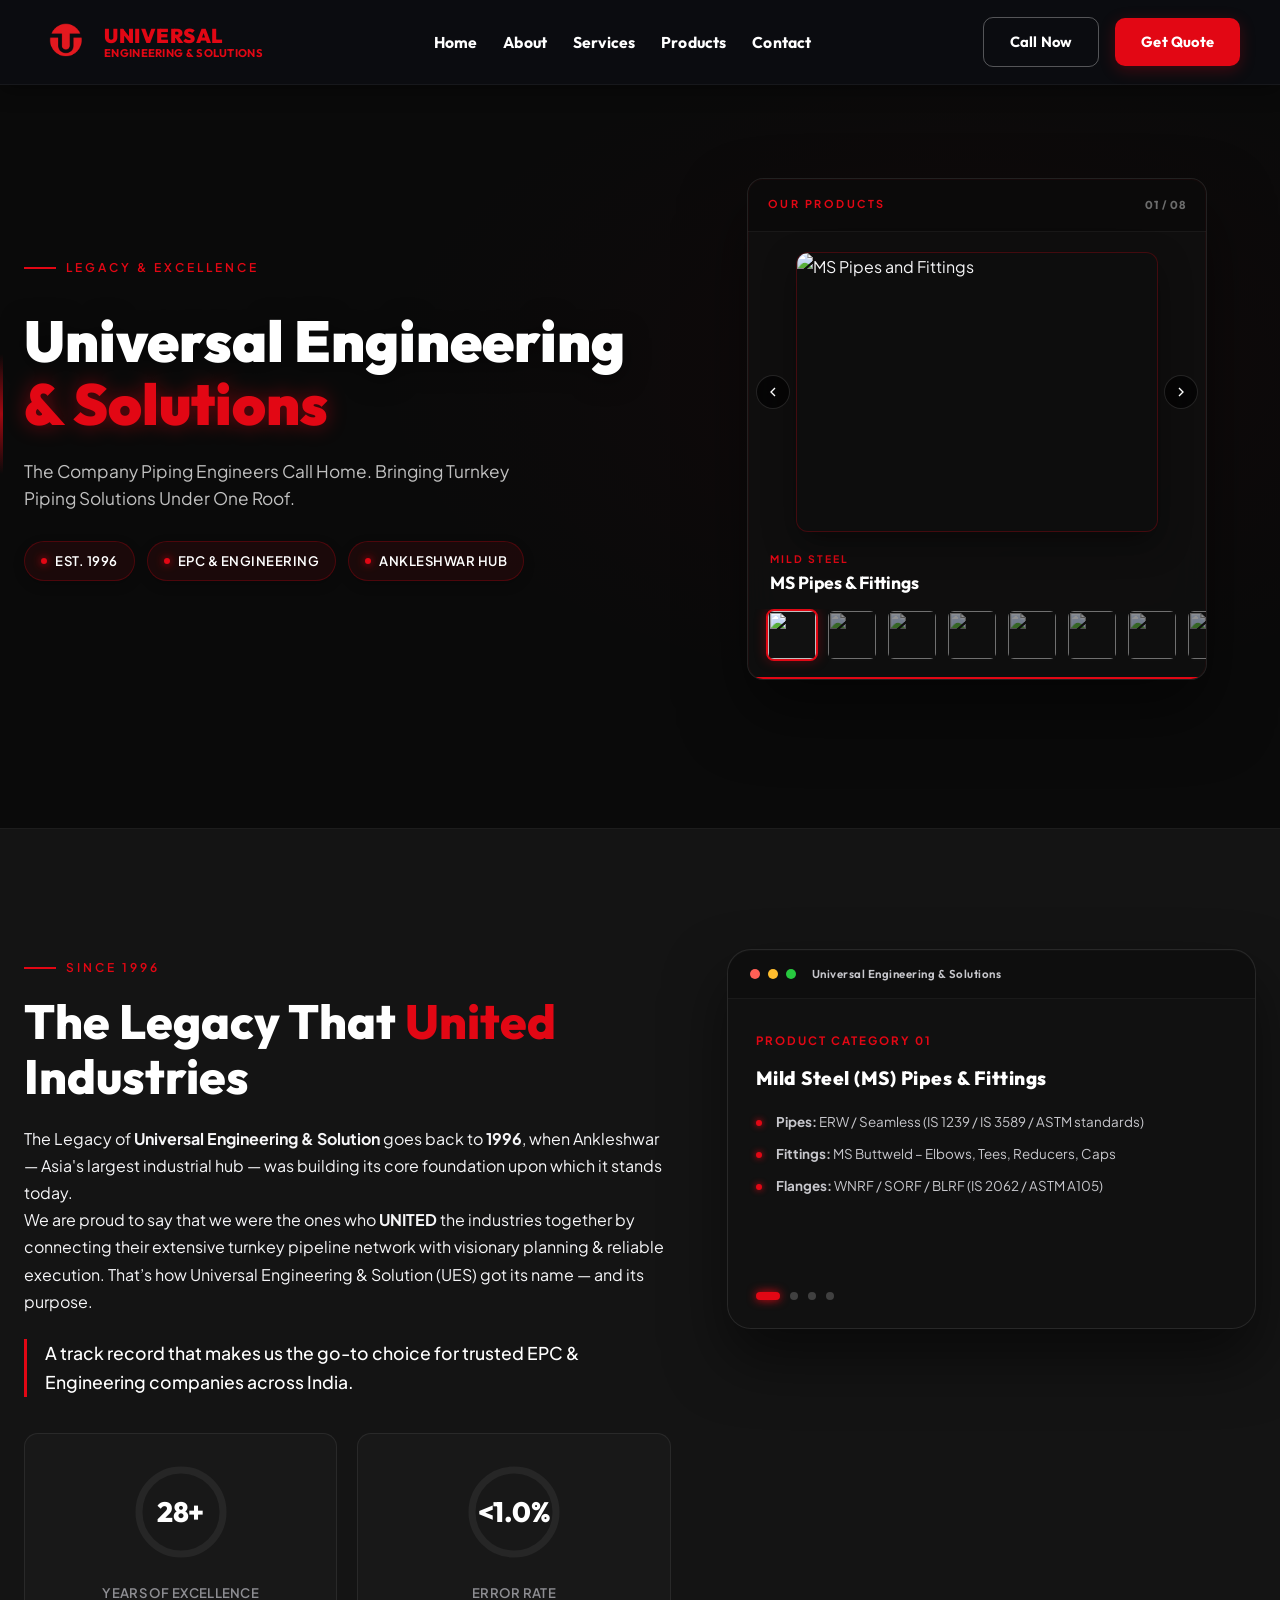
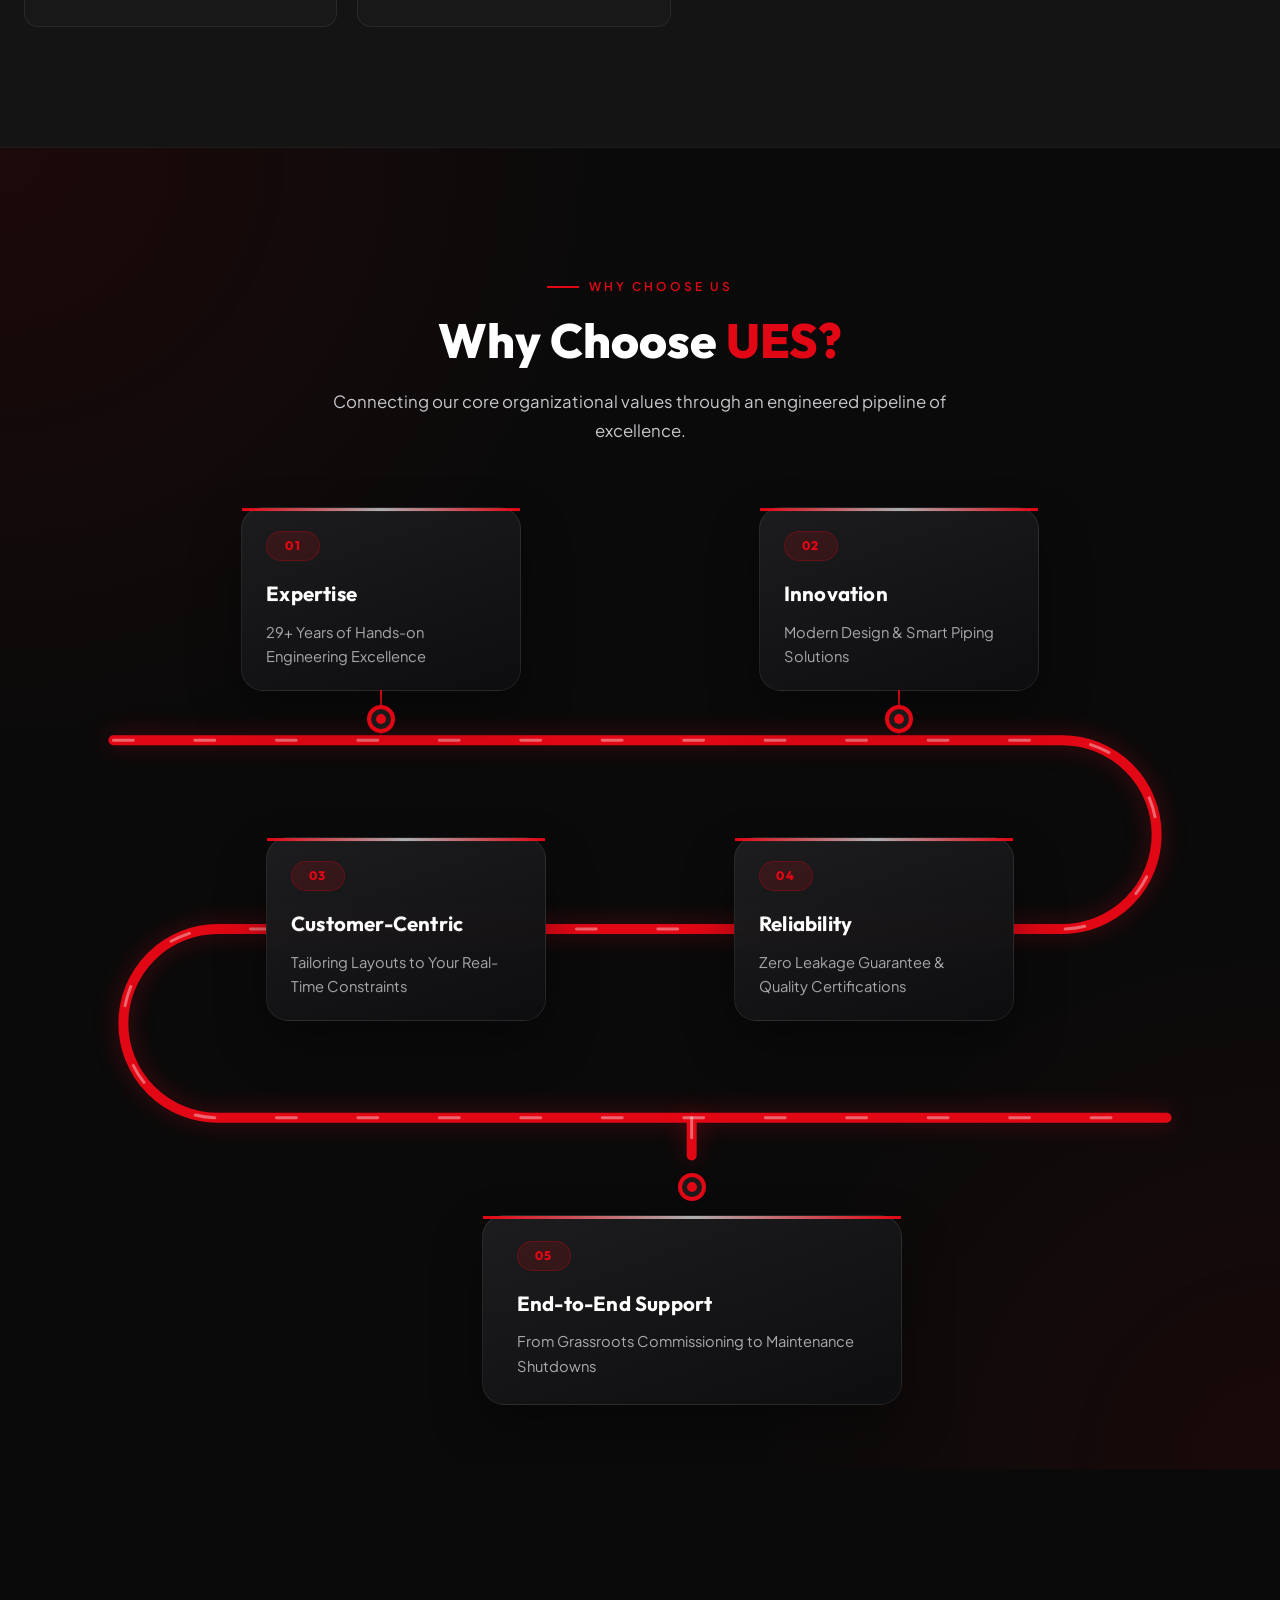
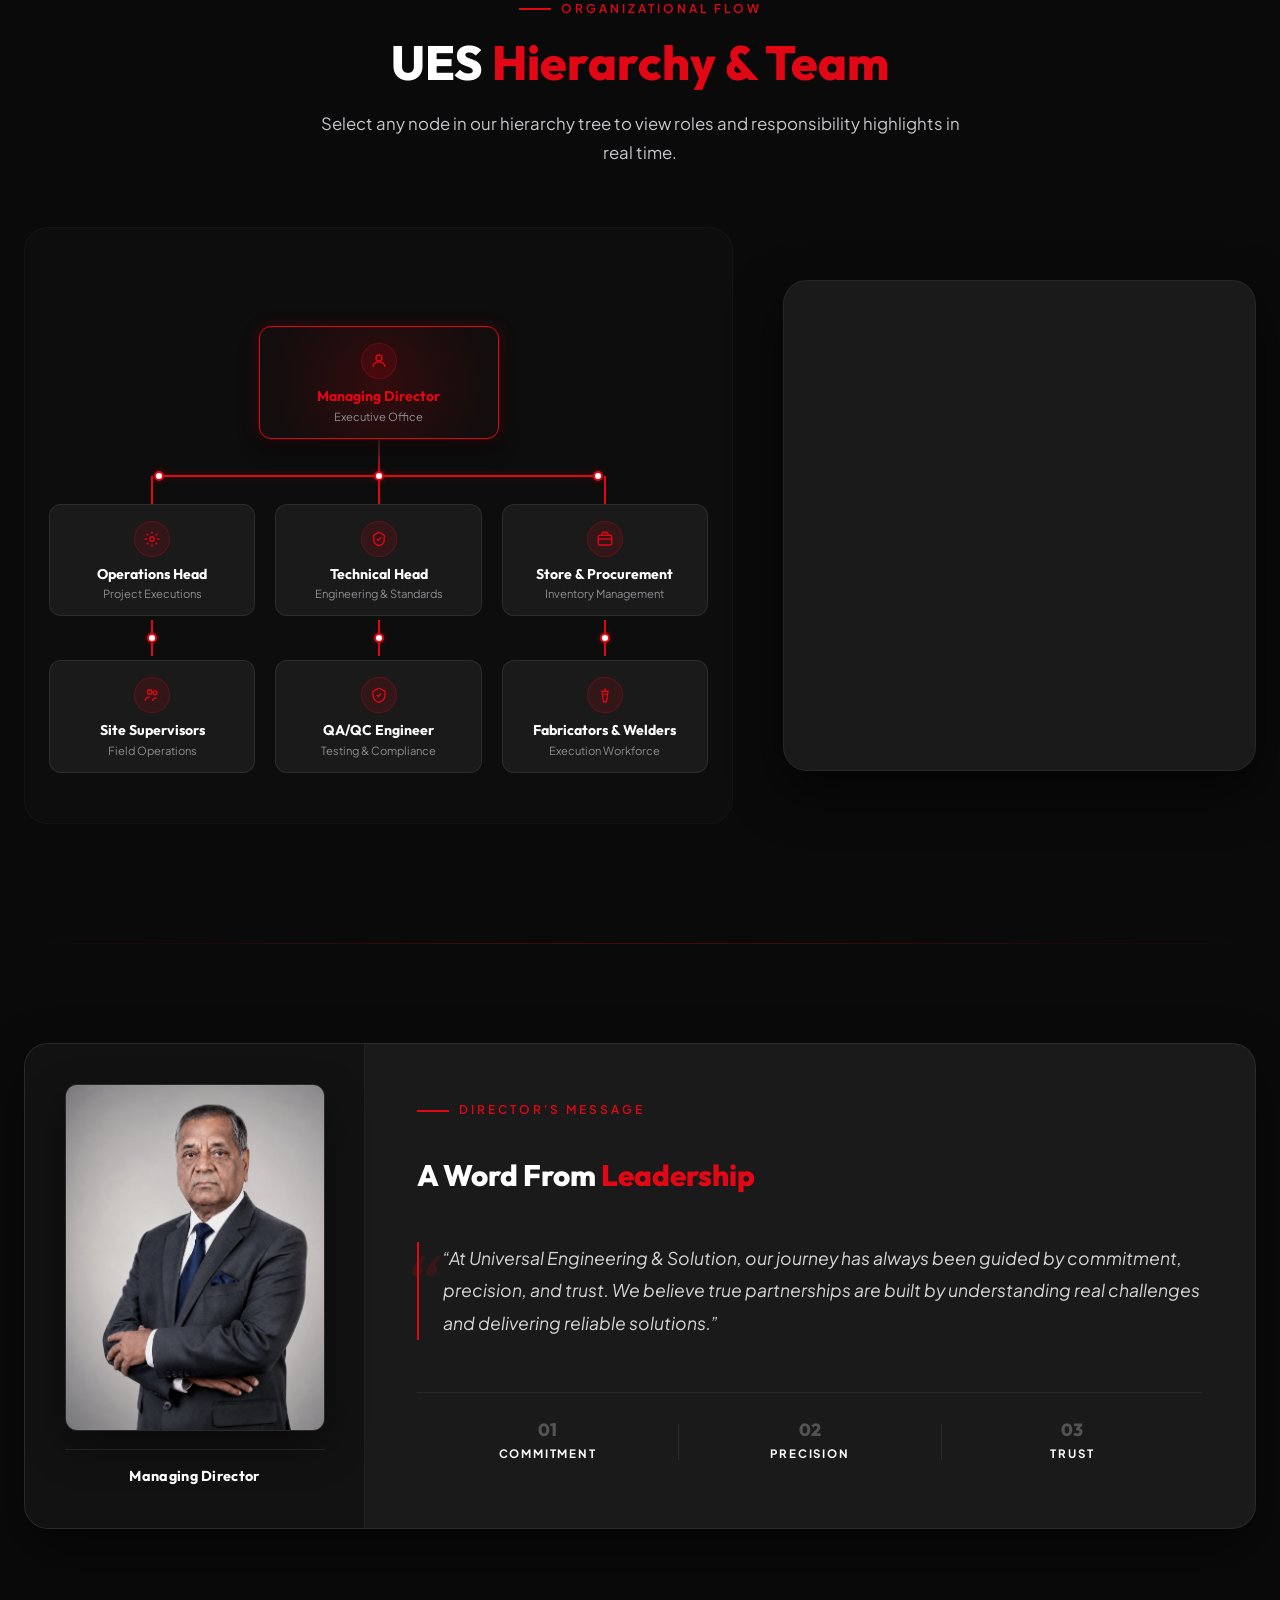
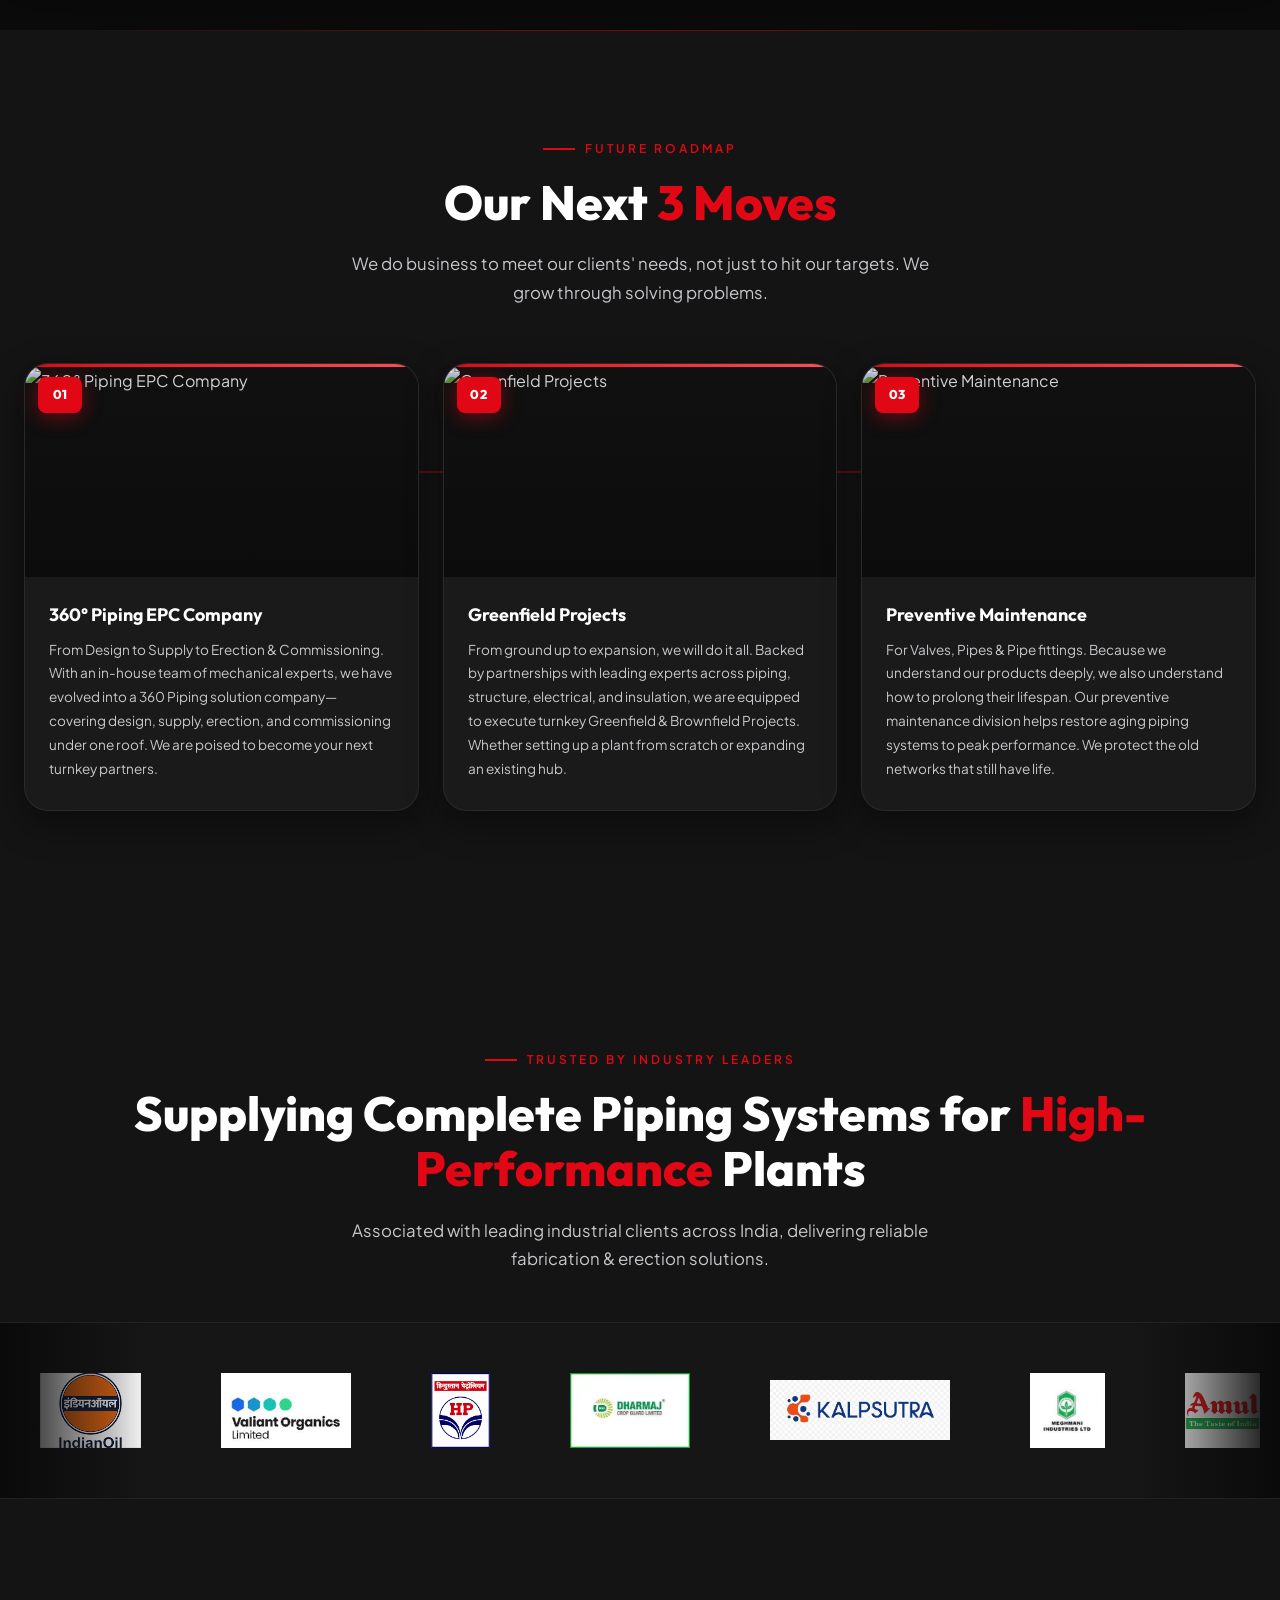
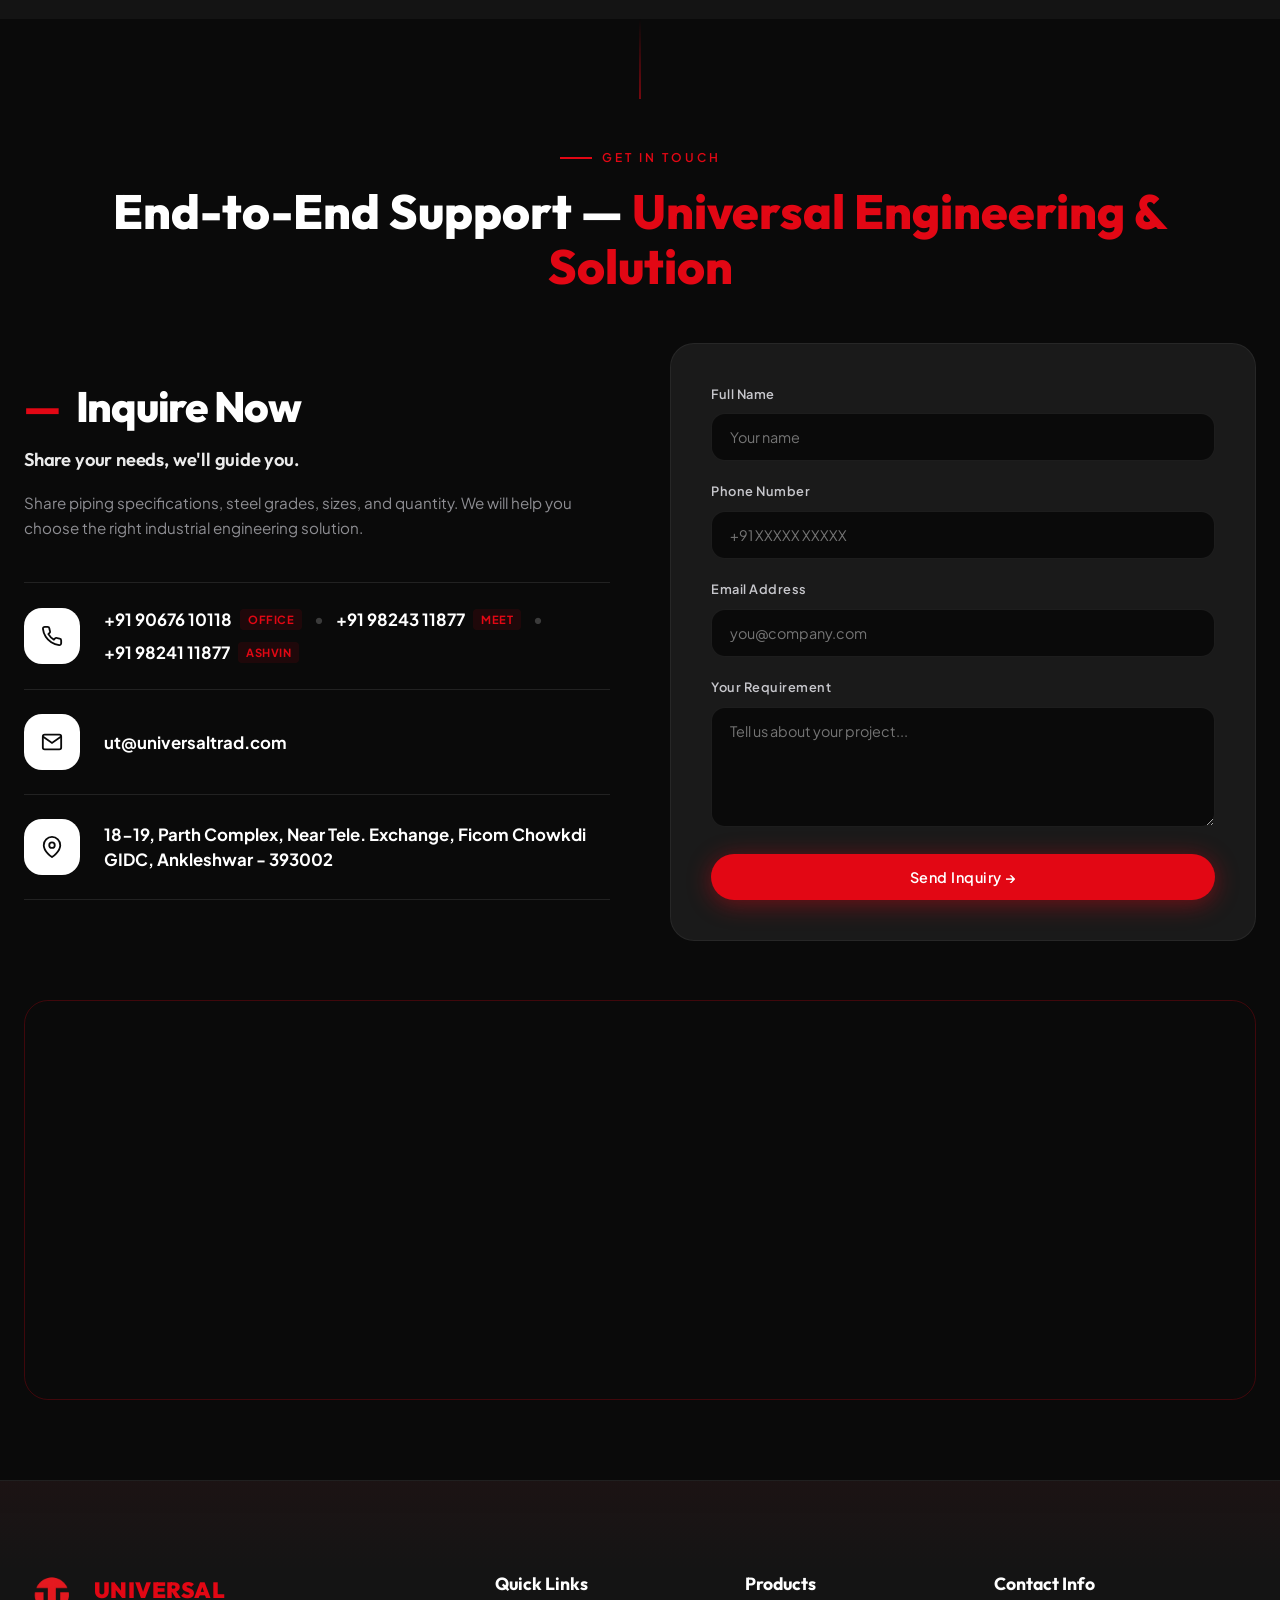
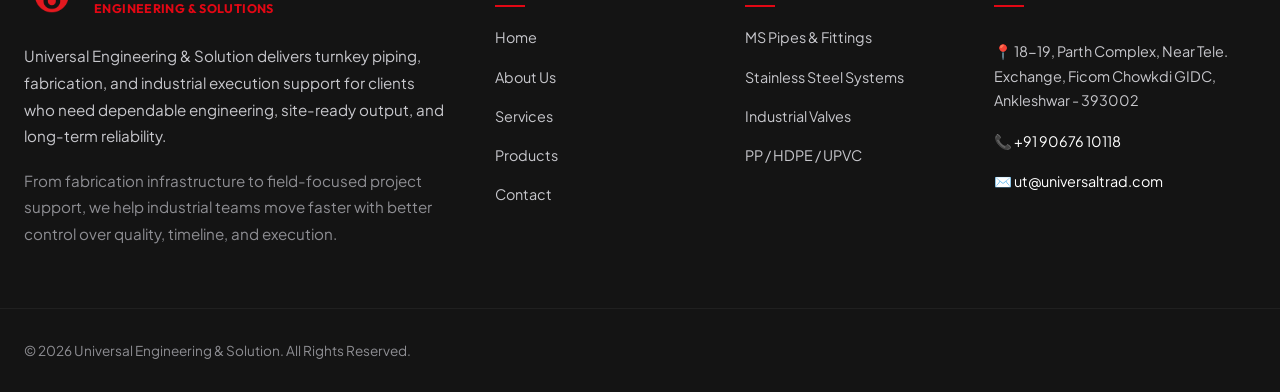
==== commit 7913ff73: "Update website pages and styles" ====
--- a/about.html
+++ b/about.html
@@ -14,7 +14,7 @@
   <link rel="stylesheet" href="css/style.css?v=20260629">
   <link rel="stylesheet" href="css/about-sections.css?v=20260629">
   <link rel="icon" href="image/videp/logo.png" type="image/png">
-  <script src="js/main.js?v=20260629" defer></script>
+  <script src="js/main.js?v=20260714" defer></script>
 </head>
 <body class="about-page-body">
 
@@ -31,15 +31,15 @@
       <ul class="nav-links">
         <li><a href="index.html#home">Home</a></li>
         <li><a href="about.html" class="active">About</a></li>
-        <li><a href="index.html#services">Services</a></li>
+        <li><a href="services.html">Services</a></li>
         <li><a href="index.html#brands">Products</a></li>
-        <li><a href="index.html#contact">Contact</a></li>
+        <li><a href="contact.html">Contact</a></li>
         <li class="mobile-cta-item"><a href="tel:+919067610118" class="btn btn-outline">Call Now</a></li>
-        <li class="mobile-cta-item"><a href="index.html#contact" class="btn btn-primary">Get Quote</a></li>
+        <li class="mobile-cta-item"><a href="contact.html" class="btn btn-primary">Get Quote</a></li>
       </ul>
       <div class="nav-cta">
         <a href="tel:+919067610118" class="btn btn-outline">Call Now</a>
-        <a href="index.html#contact" class="btn btn-primary">Get Quote</a>
+        <a href="contact.html" class="btn btn-primary">Get Quote</a>
       </div>
       <button class="hamburger" aria-label="Menu">
         <span></span><span></span><span></span>
@@ -624,8 +624,7 @@
       </div>
       
       <div class="contact-grid">
-        <div class="reveal-left contact-info-card tilt-card" data-tilt-max="8">
-          <div class="org-card-glow"></div>
+        <div class="reveal-left contact-info-card">
           <h3 class="contact-inquire-title"><span>&mdash;</span> Inquire Now</h3>
           <h4 class="contact-inquire-subtitle">Share your needs, we'll guide you.</h4>
           <p class="contact-inquire-desc">Share piping specifications, steel grades, sizes, and quantity. We will help you choose the right industrial engineering solution.</p>
@@ -728,9 +727,9 @@
         <ul>
           <li><a href="index.html#home">Home</a></li>
           <li><a href="about.html">About Us</a></li>
-          <li><a href="index.html#services">Services</a></li>
+          <li><a href="services.html">Services</a></li>
           <li><a href="index.html#brands">Products</a></li>
-          <li><a href="index.html#contact">Contact</a></li>
+          <li><a href="contact.html">Contact</a></li>
         </ul>
       </div>
       <div class="footer-links-col">
--- a/css/style.css
+++ b/css/style.css
@@ -1766,32 +1766,37 @@
   background: transparent;
   border: none;
   padding: 0;
+  transform: none !important;
 }
 
 .contact-inquire-title {
-  font-family: Georgia, 'Playfair Display', 'Times New Roman', serif;
-  font-size: clamp(2.2rem, 4vw, 2.8rem);
-  font-weight: 700;
+  font-family: var(--font-display);
+  font-size: clamp(2rem, 3.8vw, 2.65rem);
+  font-weight: 800;
   color: var(--white);
   margin-bottom: 12px;
   display: flex;
   align-items: center;
   gap: 12px;
-  letter-spacing: -0.5px;
+  letter-spacing: -0.03em;
+  line-height: 1.15;
+  text-transform: none;
 }
 
 .contact-inquire-title span {
   color: var(--red);
-  font-weight: 700;
+  font-weight: 800;
   margin-right: 4px;
+  font-family: var(--font-display);
 }
 
 .contact-inquire-subtitle {
-  font-family: var(--font-body);
-  font-size: 1.25rem;
-  color: var(--white);
+  font-family: var(--font-display);
+  font-size: 1.15rem;
+  color: rgba(255, 255, 255, 0.92);
   font-weight: 600;
   margin-bottom: 16px;
+  letter-spacing: -0.01em;
 }
 
 .contact-inquire-desc {
